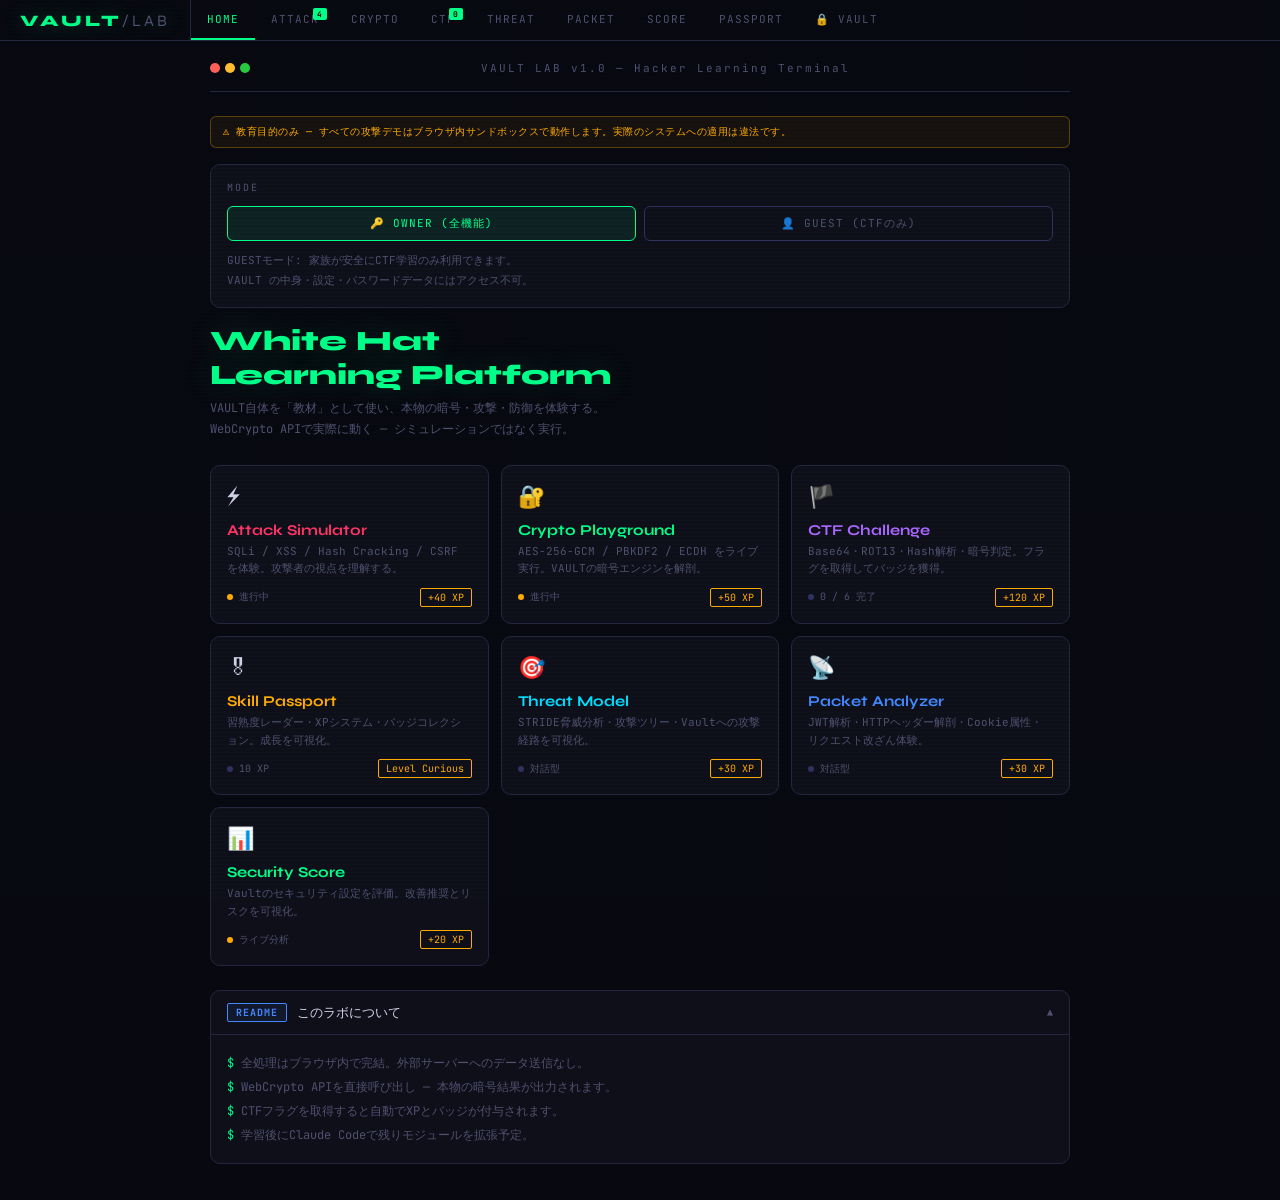
==== lab.html @ e5cbb1d4 "crypto-vault: 金庫(index)と学習(lab)を分離。同期を併合方式に・タイトルのXSS対策・自動ロック・バックアップ Co-Authored-By: Claude Sonnet 5." ====
<!DOCTYPE html>
<html lang="ja">
<head>

<link rel="apple-touch-icon" href="/icons/icon-192.png">
<meta charset="UTF-8">
<meta name="viewport" content="width=device-width,initial-scale=1,user-scalable=no">
<meta name="apple-mobile-web-app-capable" content="yes">
<meta name="apple-mobile-web-app-status-bar-style" content="black-translucent">
<meta name="theme-color" content="#080810">
<link rel="preconnect" href="https://fonts.googleapis.com">
<link href="https://fonts.googleapis.com/css2?family=JetBrains+Mono:wght@300;400;500;700&family=Syne:wght@400;700;800&display=swap" rel="stylesheet">
<title>VAULT LAB（学習）</title>
<style>
/* ── RESET & VARS ── */
:root{
  --bg:#080810;--surface:#0f0f1a;--surface2:#151525;--surface3:#1c1c30;
  --border:#252540;--border2:#303060;
  --green:#00ff88;--green2:#00cc66;--green-dim:rgba(0,255,136,.08);
  --red:#ff3366;--red2:#cc2244;--red-dim:rgba(255,51,102,.08);
  --amber:#ffaa00;--amber-dim:rgba(255,170,0,.08);
  --blue:#4488ff;--blue-dim:rgba(68,136,255,.08);
  --purple:#aa66ff;--purple-dim:rgba(170,102,255,.08);
  --cyan:#00ddff;--cyan-dim:rgba(0,221,255,.08);
  --text:#d0d0e8;--muted:#505070;--dim:#303050;
  --mono:'JetBrains Mono',monospace;--display:'Syne',sans-serif;
  --r:6px;--r2:10px;
}
*{box-sizing:border-box;margin:0;padding:0;-webkit-tap-highlight-color:transparent}
html{scroll-behavior:smooth}
body{background:var(--bg);color:var(--text);font-family:var(--mono);font-size:13px;min-height:100vh;overflow-x:hidden}

/* scanline overlay */
body::after{content:'';position:fixed;inset:0;background:repeating-linear-gradient(0deg,transparent,transparent 3px,rgba(0,255,136,.015) 3px,rgba(0,255,136,.015) 4px);pointer-events:none;z-index:9998}

/* ── NAV ── */
.nav{display:flex;align-items:center;gap:0;padding:0;border-bottom:1px solid var(--border);position:sticky;top:0;background:var(--bg);z-index:100;overflow-x:auto}
.nav-logo{font-family:var(--display);font-size:16px;font-weight:800;color:var(--green);letter-spacing:3px;padding:0 20px;white-space:nowrap;text-shadow:0 0 20px rgba(0,255,136,.3)}
.nav-sep{width:1px;height:40px;background:var(--border);flex-shrink:0}
.nav-tab{padding:12px 16px;font-family:var(--mono);font-size:11px;letter-spacing:1px;color:var(--muted);border:none;background:none;cursor:pointer;white-space:nowrap;border-bottom:2px solid transparent;transition:all .2s;position:relative}
.nav-tab:hover{color:var(--text)}
.nav-tab.active{color:var(--green);border-bottom-color:var(--green)}
.nav-tab .badge{position:absolute;top:8px;right:8px;background:var(--green);color:#000;font-size:8px;padding:1px 4px;border-radius:2px;font-weight:700}

/* ── LAYOUT ── */
.page{display:none;min-height:calc(100vh - 41px);animation:fadeIn .2s ease}
.page.active{display:block}
@keyframes fadeIn{from{opacity:0;transform:translateY(6px)}to{opacity:1;transform:translateY(0)}}
.container{max-width:900px;margin:0 auto;padding:20px}

/* ── TERMINAL HEADER ── */
.term-header{display:flex;align-items:center;gap:10px;margin-bottom:24px;padding-bottom:16px;border-bottom:1px solid var(--border)}
.term-dots{display:flex;gap:5px}.term-dots span{width:10px;height:10px;border-radius:50%}
.term-dots .r{background:#ff5f57}.term-dots .y{background:#febc2e}.term-dots .g{background:#28c840}
.term-title{font-size:11px;color:var(--muted);letter-spacing:2px;flex:1;text-align:center}

/* ── MODULE CARD ── */
.mod-grid{display:grid;grid-template-columns:repeat(auto-fit,minmax(260px,1fr));gap:12px;margin-bottom:24px}
.mod-card{background:var(--surface);border:1px solid var(--border);border-radius:var(--r2);padding:16px;cursor:pointer;transition:all .25s;position:relative;overflow:hidden}
.mod-card::before{content:'';position:absolute;inset:0;opacity:0;transition:opacity .25s}
.mod-card:hover{border-color:var(--border2);transform:translateY(-1px)}
.mod-card:hover::before{opacity:1}
.mod-card.green::before{background:var(--green-dim)}
.mod-card.red::before{background:var(--red-dim)}
.mod-card.amber::before{background:var(--amber-dim)}
.mod-card.blue::before{background:var(--blue-dim)}
.mod-card.purple::before{background:var(--purple-dim)}
.mod-card.cyan::before{background:var(--cyan-dim)}
.mod-card-icon{font-size:22px;margin-bottom:10px}
.mod-card-title{font-family:var(--display);font-size:15px;font-weight:700;margin-bottom:4px}
.mod-card.green .mod-card-title{color:var(--green)}
.mod-card.red .mod-card-title{color:var(--red)}
.mod-card.amber .mod-card-title{color:var(--amber)}
.mod-card.blue .mod-card-title{color:var(--blue)}
.mod-card.purple .mod-card-title{color:var(--purple)}
.mod-card.cyan .mod-card-title{color:var(--cyan)}
.mod-card-sub{font-size:11px;color:var(--muted);line-height:1.6}
.mod-status{display:flex;align-items:center;gap:6px;margin-top:10px;font-size:10px;color:var(--muted)}
.mod-dot{width:6px;height:6px;border-radius:50%;background:var(--border2)}
.mod-dot.done{background:var(--green);box-shadow:0 0 6px var(--green)}
.mod-dot.active{background:var(--amber);animation:blink 1s infinite}
@keyframes blink{0%,100%{opacity:1}50%{opacity:.3}}
.xp-badge{margin-left:auto;font-size:10px;color:var(--amber);border:1px solid var(--amber);padding:2px 7px;border-radius:2px}

/* ── SECTION ── */
.section{background:var(--surface);border:1px solid var(--border);border-radius:var(--r2);margin-bottom:16px;overflow:hidden}
.section-header{padding:12px 16px;border-bottom:1px solid var(--border);display:flex;align-items:center;gap:10px;cursor:pointer;user-select:none}
.section-tag{font-size:10px;padding:2px 8px;border-radius:2px;letter-spacing:1px;font-weight:700}
.tag-attack{background:var(--red-dim);color:var(--red);border:1px solid var(--red)}
.tag-crypto{background:var(--green-dim);color:var(--green);border:1px solid var(--green)}
.tag-ctf{background:var(--purple-dim);color:var(--purple);border:1px solid var(--purple)}
.tag-info{background:var(--blue-dim);color:var(--blue);border:1px solid var(--blue)}
.section-title{font-size:13px;font-weight:500;flex:1}
.section-arrow{color:var(--muted);transition:transform .2s;font-size:10px}
.section-body{padding:16px;display:none}
.section-body.open{display:block}

/* ── INPUTS ── */
.field{margin-bottom:14px}
.field label{display:block;font-size:10px;color:var(--muted);letter-spacing:2px;margin-bottom:6px}
input[type=text],input[type=password],textarea,select{
  width:100%;background:var(--surface2);border:1px solid var(--border);border-radius:var(--r);
  color:var(--text);font-family:var(--mono);font-size:12px;padding:10px 12px;outline:none;
  transition:border-color .2s;-webkit-appearance:none;resize:vertical
}
input:focus,textarea:focus,select:focus{border-color:var(--green)}
input[type=range]{width:100%;-webkit-appearance:none;height:3px;background:var(--border2);border-radius:2px;outline:none;cursor:pointer}
input[type=range]::-webkit-slider-thumb{-webkit-appearance:none;width:14px;height:14px;background:var(--green);border-radius:50%;cursor:pointer;box-shadow:0 0 6px rgba(0,255,136,.4)}

/* ── BUTTONS ── */
.btn{display:inline-flex;align-items:center;gap:7px;padding:9px 16px;border:1px solid;border-radius:var(--r);font-family:var(--mono);font-size:11px;letter-spacing:1px;cursor:pointer;transition:all .2s;white-space:nowrap}
.btn:active{transform:scale(.97)}
.btn-green{background:var(--green-dim);border-color:var(--green);color:var(--green)}
.btn-green:hover{background:var(--green);color:#000}
.btn-red{background:var(--red-dim);border-color:var(--red);color:var(--red)}
.btn-red:hover{background:var(--red);color:#fff}
.btn-amber{background:var(--amber-dim);border-color:var(--amber);color:var(--amber)}
.btn-amber:hover{background:var(--amber);color:#000}
.btn-blue{background:var(--blue-dim);border-color:var(--blue);color:var(--blue)}
.btn-blue:hover{background:var(--blue);color:#fff}
.btn-purple{background:var(--purple-dim);border-color:var(--purple);color:var(--purple)}
.btn-purple:hover{background:var(--purple);color:#fff}
.btn-ghost{background:none;border-color:var(--border2);color:var(--muted)}
.btn-ghost:hover{border-color:var(--text);color:var(--text)}
.btn-row{display:flex;gap:8px;flex-wrap:wrap;margin-top:12px}

/* ── OUTPUT TERMINAL ── */
.term-out{background:var(--bg);border:1px solid var(--border);border-radius:var(--r);padding:14px;font-size:12px;line-height:1.8;min-height:60px;word-break:break-all;white-space:pre-wrap}
.term-out .ok{color:var(--green)}
.term-out .err{color:var(--red)}
.term-out .warn{color:var(--amber)}
.term-out .info{color:var(--blue)}
.term-out .dim{color:var(--muted)}
.term-out .hl{color:var(--cyan)}
.cursor{display:inline-block;width:8px;height:13px;background:var(--green);animation:cur .7s infinite}
@keyframes cur{0%,49%{opacity:1}50%,100%{opacity:0}}

/* ── CODE DISPLAY ── */
.code-block{background:var(--bg);border:1px solid var(--border);border-radius:var(--r);padding:12px;font-size:11px;line-height:1.7;overflow-x:auto;position:relative}
.code-block pre{white-space:pre-wrap;word-break:break-all}
.code-copy{position:absolute;top:8px;right:8px;background:var(--surface2);border:1px solid var(--border);color:var(--muted);font-size:10px;padding:3px 8px;border-radius:3px;cursor:pointer;font-family:var(--mono)}
.code-copy:hover{color:var(--green);border-color:var(--green)}

/* ── COMPARISON ── */
.compare-grid{display:grid;grid-template-columns:1fr 1fr;gap:10px}
.compare-pane{background:var(--bg);border:1px solid var(--border);border-radius:var(--r);padding:12px}
.compare-label{font-size:10px;letter-spacing:2px;margin-bottom:8px;font-weight:700}
.pane-vuln .compare-label{color:var(--red)}
.pane-safe .compare-label{color:var(--green)}

/* ── STRENGTH BARS ── */
.strength-row{display:flex;align-items:center;gap:10px;margin:6px 0}
.strength-name{font-size:10px;color:var(--muted);width:80px;letter-spacing:1px;flex-shrink:0}
.strength-bar-bg{flex:1;height:6px;background:var(--border);border-radius:3px;overflow:hidden}
.strength-bar-fill{height:100%;border-radius:3px;transition:width .5s ease}
.strength-val{font-size:10px;width:50px;text-align:right}

/* ── PROGRESS ── */
.progress-wrap{margin:10px 0}
.progress-bg{height:4px;background:var(--border);border-radius:2px;overflow:hidden}
.progress-fill{height:100%;background:var(--green);border-radius:2px;transition:width .4s ease;box-shadow:0 0 8px rgba(0,255,136,.4)}
.progress-info{display:flex;justify-content:space-between;font-size:10px;color:var(--muted);margin-top:4px}

/* ── FLAG DISPLAY ── */
.flag-box{background:var(--green-dim);border:1px solid var(--green);border-radius:var(--r);padding:12px 16px;margin-top:12px;display:none;animation:flagPop .3s ease}
@keyframes flagPop{from{transform:scale(.95);opacity:0}to{transform:scale(1);opacity:1}}
.flag-box.show{display:flex;align-items:center;gap:10px}
.flag-icon{font-size:20px}
.flag-text{flex:1}
.flag-code{font-size:13px;color:var(--green);font-weight:700;letter-spacing:1px}
.flag-sub{font-size:10px;color:var(--muted);margin-top:2px}
.xp-pop{font-size:12px;color:var(--amber);border:1px solid var(--amber);padding:4px 10px;border-radius:var(--r);white-space:nowrap}

/* ── SKILL PASSPORT ── */
.passport{background:var(--surface);border:1px solid var(--border);border-radius:var(--r2);padding:20px}
.xp-display{display:flex;align-items:center;gap:16px;margin-bottom:20px}
.level-badge{width:56px;height:56px;border-radius:50%;background:var(--surface2);border:2px solid var(--green);display:flex;align-items:center;justify-content:center;font-size:20px;flex-shrink:0;box-shadow:0 0 16px rgba(0,255,136,.2)}
.xp-info{flex:1}
.level-name{font-family:var(--display);font-size:18px;font-weight:700;color:var(--green)}
.xp-num{font-size:11px;color:var(--muted);margin-top:2px}
.radar-container{display:flex;justify-content:center;margin:16px 0}
.badge-grid{display:grid;grid-template-columns:repeat(auto-fill,minmax(70px,1fr));gap:8px;margin-top:16px}
.badge-item{background:var(--surface2);border:1px solid var(--border);border-radius:var(--r);padding:10px 6px;text-align:center;transition:all .2s}
.badge-item.earned{border-color:var(--amber)}
.badge-item.earned:hover{background:var(--amber-dim)}
.badge-icon{font-size:20px;margin-bottom:4px;filter:grayscale(1);transition:filter .2s}
.badge-item.earned .badge-icon{filter:none}
.badge-name{font-size:9px;color:var(--muted);letter-spacing:.5px}
.badge-item.earned .badge-name{color:var(--amber)}

/* ── SLIDER ROW ── */
.slider-row{display:flex;align-items:center;gap:10px;margin:10px 0}
.slider-lbl{font-size:11px;color:var(--muted);white-space:nowrap;width:100px}
.slider-val{font-size:12px;color:var(--green);width:60px;text-align:right}

/* ── SPLIT DEMO ── */
.split-demo{display:grid;grid-template-columns:1fr 1fr;gap:10px;margin:10px 0}
.demo-pane{background:var(--bg);border:1px solid;border-radius:var(--r);padding:14px}
.demo-pane.evil{border-color:var(--red)}
.demo-pane.safe{border-color:var(--green)}
.demo-pane-title{font-size:10px;letter-spacing:2px;margin-bottom:10px;font-weight:700}
.demo-pane.evil .demo-pane-title{color:var(--red)}
.demo-pane.safe .demo-pane-title{color:var(--green)}

/* ── TABS INSIDE PAGE ── */
.inner-tabs{display:flex;gap:4px;margin-bottom:16px;border-bottom:1px solid var(--border);overflow-x:auto}
.inner-tab{padding:8px 14px;font-size:11px;letter-spacing:1px;color:var(--muted);border:none;background:none;cursor:pointer;border-bottom:2px solid transparent;white-space:nowrap}
.inner-tab.active{color:var(--green);border-bottom-color:var(--green)}
.inner-panel{display:none}
.inner-panel.active{display:block;animation:fadeIn .15s ease}

/* ── MISC ── */
.warn-banner{background:rgba(255,170,0,.06);border:1px solid rgba(255,170,0,.3);border-radius:var(--r);padding:8px 12px;font-size:10px;color:var(--amber);letter-spacing:.5px;margin-bottom:16px}
.divider{height:1px;background:var(--border);margin:16px 0}
.mono-val{font-family:var(--mono);font-size:11px;color:var(--cyan);background:var(--surface2);border:1px solid var(--border);padding:4px 8px;border-radius:3px;word-break:break-all;line-height:1.6}
.label-row{display:flex;align-items:baseline;gap:8px;margin:6px 0}
.label-key{font-size:10px;color:var(--muted);width:100px;flex-shrink:0;letter-spacing:1px}
.label-val{flex:1}
@media(max-width:600px){
  .compare-grid,.split-demo{grid-template-columns:1fr}
  .mod-grid{grid-template-columns:1fr}
  .nav-logo{font-size:14px;padding:0 12px}
  .nav-tab{padding:12px 10px;font-size:10px}
}


/* ── BOTTOM NAV (Mobile-first, TASK 2) ── */
:root{
  --nav-h: 56px;
  --bottom-nav-h: calc(56px + env(safe-area-inset-bottom));
}
body { padding-bottom: var(--bottom-nav-h); }

/* Top nav: hidden on mobile, shown on desktop */
.top-nav{
  display:none;
}
@media(min-width:700px){
  .top-nav{
    display:flex;align-items:center;gap:0;padding:0;
    border-bottom:1px solid var(--border);
    position:sticky;top:0;background:var(--bg);z-index:100;overflow-x:auto;
  }
  body { padding-bottom: 0; }
  .bottom-nav { display:none !important; }
}

/* Bottom nav: always visible on mobile */
.bottom-nav{
  position:fixed;bottom:0;left:0;right:0;
  background:var(--surface);
  border-top:1px solid var(--border);
  display:flex;align-items:stretch;
  height:var(--bottom-nav-h);
  padding-bottom:env(safe-area-inset-bottom);
  z-index:200;
  -webkit-backdrop-filter:blur(12px);
  backdrop-filter:blur(12px);
}
.bottom-nav-item{
  flex:1;display:flex;flex-direction:column;align-items:center;
  justify-content:center;gap:2px;
  border:none;background:none;cursor:pointer;
  color:var(--muted);font-family:var(--mono);font-size:8.5px;
  letter-spacing:.5px;padding:6px 2px;
  transition:color .18s;position:relative;
  -webkit-tap-highlight-color:transparent;
  min-width:0;
}
.bottom-nav-item .bni-icon{font-size:18px;line-height:1;transition:transform .18s}
.bottom-nav-item.active{color:var(--green)}
.bottom-nav-item.active .bni-icon{transform:scale(1.15)}
.bottom-nav-item .bni-badge{
  position:absolute;top:4px;right:calc(50% - 14px);
  background:var(--green);color:#000;font-size:7px;font-weight:700;
  padding:1px 3px;border-radius:2px;display:none;
}
.bottom-nav-item .bni-badge.show{display:block}
/* Active indicator bar on top of item */
.bottom-nav-item::before{
  content:'';position:absolute;top:0;left:20%;right:20%;
  height:2px;background:var(--green);border-radius:0 0 2px 2px;
  transform:scaleX(0);transition:transform .18s;
}
.bottom-nav-item.active::before{transform:scaleX(1)}

/* page needs top padding adjustment */
.page{min-height:calc(100vh - var(--bottom-nav-h));}
@media(min-width:700px){
  .page{min-height:calc(100vh - 41px);}
}

/* Swipe hint shimmer on first load */
@keyframes swipeHint{
  0%{transform:translateX(0);opacity:.7}
  50%{transform:translateX(-6px);opacity:1}
  100%{transform:translateX(0);opacity:.7}
}
</style>
</head>

<body>

<!-- TOP NAV (desktop) -->
<nav class="top-nav" id="top-nav">
  <div class="nav-logo">VAULT<span style="color:var(--muted);font-weight:400">/LAB</span></div>
  <div class="nav-sep" style="width:1px;height:40px;background:var(--border);flex-shrink:0"></div>
  <button class="nav-tab active" onclick="gotoPage('home',this)">HOME</button>
  <button class="nav-tab" onclick="gotoPage('attack',this)">ATTACK<span class="badge">4</span></button>
  <button class="nav-tab" onclick="gotoPage('crypto',this)">CRYPTO</button>
  <button class="nav-tab" onclick="gotoPage('ctf',this)">CTF<span class="badge" id="ctf-badge-count-top">0</span></button>
  <button class="nav-tab" onclick="gotoPage('threat',this)">THREAT</button>
  <button class="nav-tab" onclick="gotoPage('packet',this)">PACKET</button>
  <button class="nav-tab" onclick="gotoPage('dashboard',this)">SCORE</button>
  <button class="nav-tab" onclick="gotoPage('passport',this)">PASSPORT</button>
  <button class="nav-tab" onclick="gotoPage('vault',this)">🔒 VAULT</button>
</nav>

<!-- PAGES (all lab pages) -->

<!-- ═══════════ HOME ═══════════ -->
<div class="page active" id="page-home">
<div class="container">
  <div class="term-header"><div class="term-dots"><span class="r"></span><span class="y"></span><span class="g"></span></div><span class="term-title">VAULT LAB v1.0 — Hacker Learning Terminal</span></div>
  <div class="warn-banner">⚠ 教育目的のみ — すべての攻撃デモはブラウザ内サンドボックスで動作します。実際のシステムへの適用は違法です。</div>

  <div style="margin-bottom:24px">
    <div style="font-family:var(--display);font-size:28px;font-weight:800;color:var(--green);margin-bottom:6px;text-shadow:0 0 30px rgba(0,255,136,.2)">White Hat<br>Learning Platform</div>
    <div style="font-size:12px;color:var(--muted);line-height:1.8">VAULT自体を「教材」として使い、本物の暗号・攻撃・防御を体験する。<br>WebCrypto APIで実際に動く — シミュレーションではなく実行。</div>
  </div>

  <div class="mod-grid">
    <div class="mod-card red" onclick="showPage('attack',document.querySelector('[onclick*=attack]'))">
      <div class="mod-card-icon">⚡</div>
      <div class="mod-card-title">Attack Simulator</div>
      <div class="mod-card-sub">SQLi / XSS / Hash Cracking / CSRF を体験。攻撃者の視点を理解する。</div>
      <div class="mod-status"><div class="mod-dot active"></div>進行中 <div class="xp-badge">+40 XP</div></div>
    </div>
    <div class="mod-card green" onclick="showPage('crypto',document.querySelector('[onclick*=crypto]'))">
      <div class="mod-card-icon">🔐</div>
      <div class="mod-card-title">Crypto Playground</div>
      <div class="mod-card-sub">AES-256-GCM / PBKDF2 / ECDH をライブ実行。VAULTの暗号エンジンを解剖。</div>
      <div class="mod-status"><div class="mod-dot active"></div>進行中 <div class="xp-badge">+50 XP</div></div>
    </div>
    <div class="mod-card purple" onclick="showPage('ctf',document.querySelector('[onclick*=ctf]'))">
      <div class="mod-card-icon">🏴</div>
      <div class="mod-card-title">CTF Challenge</div>
      <div class="mod-card-sub">Base64・ROT13・Hash解析・暗号判定。フラグを取得してバッジを獲得。</div>
      <div class="mod-status"><div class="mod-dot"></div><span id="home-ctf-status">0 / 6 完了</span><div class="xp-badge">+120 XP</div></div>
    </div>
    <div class="mod-card amber" onclick="showPage('passport',document.querySelector('[onclick*=passport]'))">
      <div class="mod-card-icon">🎖</div>
      <div class="mod-card-title">Skill Passport</div>
      <div class="mod-card-sub">習熟度レーダー・XPシステム・バッジコレクション。成長を可視化。</div>
      <div class="mod-status"><div class="mod-dot"></div><span id="home-xp">0 XP</span><div class="xp-badge">Level <span id="home-level">1</span></div></div>
    </div>
    <div class="mod-card cyan" onclick="showPage('threat',document.querySelector('[onclick*=threat]'))">
      <div class="mod-card-icon">🎯</div>
      <div class="mod-card-title">Threat Model</div>
      <div class="mod-card-sub">STRIDE脅威分析・攻撃ツリー・Vaultへの攻撃経路を可視化。</div>
      <div class="mod-status"><div class="mod-dot"></div>対話型<div class="xp-badge">+30 XP</div></div>
    </div>
    <div class="mod-card blue" onclick="showPage('packet',document.querySelector('[onclick*=packet]'))">
      <div class="mod-card-icon">📡</div>
      <div class="mod-card-title">Packet Analyzer</div>
      <div class="mod-card-sub">JWT解析・HTTPヘッダー解剖・Cookie属性・リクエスト改ざん体験。</div>
      <div class="mod-status"><div class="mod-dot"></div>対話型<div class="xp-badge">+30 XP</div></div>
    </div>
    <div class="mod-card green" onclick="showPage('dashboard',document.querySelector('[onclick*=dashboard]'))">
      <div class="mod-card-icon">📊</div>
      <div class="mod-card-title">Security Score</div>
      <div class="mod-card-sub">Vaultのセキュリティ設定を評価。改善推奨とリスクを可視化。</div>
      <div class="mod-status"><div class="mod-dot active"></div>ライブ分析<div class="xp-badge">+20 XP</div></div>
    </div>
  </div>

  <div class="section">
    <div class="section-header" onclick="toggleSection(this)">
      <span class="section-tag tag-info">README</span>
      <span class="section-title">このラボについて</span>
      <span class="section-arrow">▼</span>
    </div>
    <div class="section-body open" style="display:block">
      <div style="font-size:12px;color:var(--muted);line-height:2">
        <span style="color:var(--green)">$</span> 全処理はブラウザ内で完結。外部サーバーへのデータ送信なし。<br>
        <span style="color:var(--green)">$</span> WebCrypto APIを直接呼び出し — 本物の暗号結果が出力されます。<br>
        <span style="color:var(--green)">$</span> CTFフラグを取得すると自動でXPとバッジが付与されます。<br>
        <span style="color:var(--green)">$</span> 学習後にClaude Codeで残りモジュールを拡張予定。
      </div>
    </div>
  </div>
</div>
</div>

<!-- ═══════════ ATTACK SIMULATOR ═══════════ -->
<div class="page" id="page-attack">
<div class="container">
  <div class="term-header"><div class="term-dots"><span class="r"></span><span class="y"></span><span class="g"></span></div><span class="term-title">Attack Simulator — 攻撃者の視点を体験する</span></div>
  <div class="warn-banner">⚠ 教育目的のみ。ブラウザ内サンドボックスで動作。実際のシステムへの適用は違法です。</div>

  <div class="inner-tabs">
    <button class="inner-tab active" onclick="switchInner('attack','sqli',this)">① SQLi</button>
    <button class="inner-tab" onclick="switchInner('attack','xss',this)">② XSS</button>
    <button class="inner-tab" onclick="switchInner('attack','hash',this)">③ Hash Crack</button>
    <button class="inner-tab" onclick="switchInner('attack','csrf',this)">④ CSRF</button>
  </div>

  <!-- SQLi -->
  <div class="inner-panel active" id="attack-sqli">
    <div class="section">
      <div class="section-header" onclick="toggleSection(this)">
        <span class="section-tag tag-attack">SQLi</span>
        <span class="section-title">SQL インジェクション体験</span>
        <span class="section-arrow">▼</span>
      </div>
      <div class="section-body open" style="display:block">
        <div style="font-size:11px;color:var(--muted);margin-bottom:14px;line-height:1.8">
          脆弱なログインフォーム。ユーザー名に特殊な文字列を入力するとSQLクエリを操作できます。<br>
          試してみる: <code style="color:var(--red)">admin' --</code> または <code style="color:var(--red)">' OR '1'='1</code>
        </div>
        <div class="compare-grid">
          <div>
            <div class="field"><label>USERNAME</label><input type="text" id="sqli-user" placeholder="admin" oninput="updateSqliQuery()"></div>
            <div class="field"><label>PASSWORD</label><input type="password" id="sqli-pass" placeholder="password" oninput="updateSqliQuery()"></div>
            <div class="btn-row">
              <button class="btn btn-red" onclick="sqliLogin()">→ ログイン試行</button>
              <button class="btn btn-ghost" onclick="sqliReset()">RESET</button>
            </div>
          </div>
          <div>
            <div class="field"><label>生成されるSQLクエリ（リアルタイム）</label>
            <div class="code-block"><pre id="sqli-query-display" style="color:var(--text)">SELECT * FROM users WHERE<br>  username = '<span id="sqli-q-user" style="color:var(--amber)">admin</span>'<br>  AND password = '<span id="sqli-q-pass" style="color:var(--muted)">*****</span>'</pre></div>
            </div>
          </div>
        </div>
        <div class="term-out" id="sqli-out"><span class="dim">// ログイン試行を待っています...</span></div>
        <div id="sqli-flag" class="flag-box">
          <div class="flag-icon">🏴</div>
          <div class="flag-text"><div class="flag-code">FLAG-SQLI-001</div><div class="flag-sub">SQL インジェクション基礎を習得</div></div>
          <div class="xp-pop">+20 XP</div>
        </div>
        <div class="divider"></div>
        <div style="font-size:11px;color:var(--muted);margin-bottom:10px">⬇ 防御版: プリペアドステートメント</div>
        <div class="code-block">
          <pre><span style="color:var(--blue)">// ❌ 脆弱なコード</span>
query = <span style="color:var(--red)">"SELECT * FROM users WHERE username = '" + input + "'"</span>

<span style="color:var(--green)">// ✅ 安全なコード (プリペアドステートメント)</span>
stmt = db.prepare(<span style="color:var(--green)">"SELECT * FROM users WHERE username = ?"</span>)
stmt.execute([input])  <span style="color:var(--muted)">// inputはデータとして扱われる</span></pre>
          <button class="code-copy" onclick="copyCode(this)">COPY</button>
        </div>
      </div>
    </div>
  </div>

  <!-- XSS -->
  <div class="inner-panel" id="attack-xss">
    <div class="section">
      <div class="section-header" onclick="toggleSection(this)">
        <span class="section-tag tag-attack">XSS</span>
        <span class="section-title">クロスサイトスクリプティング体験</span>
        <span class="section-arrow">▼</span>
      </div>
      <div class="section-body open" style="display:block">
        <div style="font-size:11px;color:var(--muted);margin-bottom:14px;line-height:1.8">
          コメント欄にHTMLタグやJavaScriptを入力してみましょう。<br>
          試してみる: <code style="color:var(--red)">&lt;script&gt;alert('XSS')&lt;/script&gt;</code> または <code style="color:var(--red)">&lt;img src=x onerror="alert(1)"&gt;</code>
        </div>
        <div class="compare-grid">
          <div class="compare-pane pane-vuln">
            <div class="compare-label">❌ 脆弱 (innerHTML)</div>
            <textarea id="xss-input" rows="3" placeholder="コメントを入力..." oninput="updateXss()" style="margin-bottom:8px"></textarea>
            <div style="font-size:10px;color:var(--muted);margin-bottom:6px">レンダリング結果:</div>
            <div id="xss-vuln-out" style="background:var(--bg);border:1px solid var(--red);border-radius:var(--r);padding:10px;min-height:40px;font-size:12px"></div>
          </div>
          <div class="compare-pane pane-safe">
            <div class="compare-label">✅ 安全 (textContent)</div>
            <div style="height:80px;display:flex;align-items:center;justify-content:center;color:var(--muted);font-size:11px">← 同じ入力を使用</div>
            <div style="font-size:10px;color:var(--muted);margin-bottom:6px">レンダリング結果:</div>
            <div id="xss-safe-out" style="background:var(--bg);border:1px solid var(--green);border-radius:var(--r);padding:10px;min-height:40px;font-size:12px;word-break:break-all"></div>
          </div>
        </div>
        <div class="term-out" id="xss-out" style="margin-top:12px"><span class="dim">// 入力を待っています...</span></div>
        <div id="xss-flag" class="flag-box">
          <div class="flag-icon">🏴</div>
          <div class="flag-text"><div class="flag-code">FLAG-XSS-001</div><div class="flag-sub">XSS攻撃と防御の違いを理解</div></div>
          <div class="xp-pop">+20 XP</div>
        </div>
        <div class="divider"></div>
        <div class="code-block">
          <pre><span style="color:var(--red)">// ❌ 脆弱: ユーザー入力をそのままHTMLに挿入</span>
element.innerHTML = userInput

<span style="color:var(--green)">// ✅ 安全: テキストとして扱う</span>
element.textContent = userInput

<span style="color:var(--green)">// ✅ または DOMPurify でサニタイズ</span>
element.innerHTML = DOMPurify.sanitize(userInput)</pre>
          <button class="code-copy" onclick="copyCode(this)">COPY</button>
        </div>
      </div>
    </div>
  </div>

  <!-- Hash Crack -->
  <div class="inner-panel" id="attack-hash">
    <div class="section">
      <div class="section-header" onclick="toggleSection(this)">
        <span class="section-tag tag-attack">HASH</span>
        <span class="section-title">パスワードハッシュ強度比較</span>
        <span class="section-arrow">▼</span>
      </div>
      <div class="section-body open" style="display:block">
        <div style="font-size:11px;color:var(--muted);margin-bottom:14px;line-height:1.8">
          同じパスワードを異なるアルゴリズムでハッシュ化。攻撃者が解析するのにかかる時間を比較します。
        </div>
        <div class="field"><label>テスト用パスワード</label><input type="text" id="hash-pw" value="password123" oninput="hashAll()"></div>
        <div id="hash-results">
          <div class="strength-row"><div class="strength-name">MD5</div><div class="strength-bar-bg"><div class="strength-bar-fill" id="bar-md5" style="width:2%;background:var(--red)"></div></div><div class="strength-val" id="time-md5" style="color:var(--red)">即座</div></div>
          <div class="strength-row"><div class="strength-name">SHA-1</div><div class="strength-bar-bg"><div class="strength-bar-fill" id="bar-sha1" style="width:4%;background:var(--red)"></div></div><div class="strength-val" id="time-sha1" style="color:var(--red)">即座</div></div>
          <div class="strength-row"><div class="strength-name">SHA-256</div><div class="strength-bar-bg"><div class="strength-bar-fill" id="bar-sha256" style="width:8%;background:var(--amber)"></div></div><div class="strength-val" id="time-sha256" style="color:var(--amber)">数秒</div></div>
          <div class="strength-row"><div class="strength-name">PBKDF2×1K</div><div class="strength-bar-bg"><div class="strength-bar-fill" id="bar-pbkdf2low" style="width:25%;background:var(--amber)"></div></div><div class="strength-val" id="time-pbkdf2low" style="color:var(--amber)">分</div></div>
          <div class="strength-row"><div class="strength-name">PBKDF2×200K</div><div class="strength-bar-bg"><div class="strength-bar-fill" id="bar-pbkdf2" style="width:85%;background:var(--green)"></div></div><div class="strength-val" id="time-pbkdf2" style="color:var(--green)">年単位</div></div>
        </div>
        <div class="btn-row"><button class="btn btn-amber" onclick="hashAll()">▶ ハッシュを生成・計測</button></div>
        <div class="term-out" id="hash-out" style="margin-top:12px"><span class="dim">// 「ハッシュを生成」をクリック...</span></div>
        <div id="hash-flag" class="flag-box">
          <div class="flag-icon">🏴</div>
          <div class="flag-text"><div class="flag-code">FLAG-HASH-001</div><div class="flag-sub">ハッシュアルゴリズムの強度を理解</div></div>
          <div class="xp-pop">+20 XP</div>
        </div>
      </div>
    </div>
  </div>

  <!-- CSRF -->
  <div class="inner-panel" id="attack-csrf">
    <div class="section">
      <div class="section-header" onclick="toggleSection(this)">
        <span class="section-tag tag-attack">CSRF</span>
        <span class="section-title">クロスサイトリクエストフォージェリ</span>
        <span class="section-arrow">▼</span>
      </div>
      <div class="section-body open" style="display:block">
        <div style="font-size:11px;color:var(--muted);margin-bottom:14px;line-height:1.8">
          CSRFトークンなし: 悪意あるサイトからのリクエストがそのまま処理される。<br>
          CSRFトークンあり: 正規のリクエストのみを受け付ける。
        </div>
        <div style="display:flex;align-items:center;gap:10px;margin-bottom:14px;flex-wrap:wrap">
          <span style="font-size:11px;color:var(--muted)">CSRFトークン保護:</span>
          <div style="display:flex;gap:8px">
            <button class="btn btn-ghost" id="csrf-toggle-off" onclick="setCsrf(false)" style="border-color:var(--red);color:var(--red)">❌ OFF</button>
            <button class="btn btn-ghost" id="csrf-toggle-on" onclick="setCsrf(true)">✅ ON</button>
          </div>
          <div id="csrf-token-display" style="font-size:10px;color:var(--muted)"></div>
        </div>
        <div class="split-demo">
          <div class="demo-pane safe">
            <div class="demo-pane-title">✅ 正規サイト (vault.app)</div>
            <div style="font-size:11px;color:var(--muted);margin-bottom:10px">ログイン済みユーザーとして送金リクエスト</div>
            <input type="text" id="csrf-amount" value="1000" style="margin-bottom:8px">
            <button class="btn btn-green" onclick="csrfLegit()" style="width:100%">送金 ¥<span id="csrf-amt-label">1000</span></button>
          </div>
          <div class="demo-pane evil">
            <div class="demo-pane-title">⚡ 攻撃者サイト (evil.com)</div>
            <div style="font-size:11px;color:var(--muted);margin-bottom:10px">あなたを騙して送金させようとする</div>
            <div class="code-block" style="margin-bottom:8px"><pre style="font-size:10px">&lt;form action="vault.app/transfer"
      method="POST"&gt;
  &lt;input name="amount" value="99999"&gt;
  &lt;!-- 自動送信スクリプト --&gt;
&lt;/form&gt;</pre></div>
            <button class="btn btn-red" onclick="csrfAttack()" style="width:100%">攻撃を実行</button>
          </div>
        </div>
        <div class="term-out" id="csrf-out" style="margin-top:12px"><span class="dim">// アクションを待っています...</span></div>
        <div id="csrf-flag" class="flag-box">
          <div class="flag-icon">🏴</div>
          <div class="flag-text"><div class="flag-code">FLAG-CSRF-001</div><div class="flag-sub">CSRF攻撃と防御メカニズムを理解</div></div>
          <div class="xp-pop">+20 XP</div>
        </div>
      </div>
    </div>
  </div>

</div><!-- /container -->
</div><!-- /page-attack -->

<!-- ═══════════ CRYPTO PLAYGROUND ═══════════ -->
<div class="page" id="page-crypto">
<div class="container">
  <div class="term-header"><div class="term-dots"><span class="r"></span><span class="y"></span><span class="g"></span></div><span class="term-title">Crypto Playground — WebCrypto API ライブ実行</span></div>

  <div class="inner-tabs">
    <button class="inner-tab active" onclick="switchInner('crypto','aes',this)">AES-256-GCM</button>
    <button class="inner-tab" onclick="switchInner('crypto','pbkdf2',this)">PBKDF2</button>
    <button class="inner-tab" onclick="switchInner('crypto','ecdh',this)">ECDH</button>
    <button class="inner-tab" onclick="switchInner('crypto','random',this)">乱数品質</button>
    <button class="inner-tab" onclick="switchInner('crypto','lab',this)">暗号ラボ</button>
  </div>

  <!-- AES -->
  <div class="inner-panel active" id="crypto-aes">
    <div class="section">
      <div class="section-header" onclick="toggleSection(this)">
        <span class="section-tag tag-crypto">AES-256-GCM</span>
        <span class="section-title">暗号化・復号をライブ実行</span>
        <span class="section-arrow">▼</span>
      </div>
      <div class="section-body open" style="display:block">
        <div style="font-size:11px;color:var(--muted);margin-bottom:14px;line-height:1.8">
          VAULTがパスワードデータを保護するのと同じアルゴリズム。ブラウザ内で実際に暗号化が走ります。
        </div>
        <div class="field"><label>平文テキスト</label><input type="text" id="aes-plain" value="my-secret-password-123"></div>
        <div class="field"><label>暗号化キー (パスワード)</label><input type="text" id="aes-key" value="my-master-password"></div>
        <div class="btn-row">
          <button class="btn btn-green" onclick="aesEncrypt()">🔒 暗号化</button>
          <button class="btn btn-blue" onclick="aesDecrypt()">🔓 復号</button>
          <button class="btn btn-red" onclick="aesTamper()">⚡ 改ざん攻撃</button>
        </div>
        <div style="margin-top:14px">
          <div class="label-row"><div class="label-key">SALT (16B)</div><div class="label-val mono-val" id="aes-salt">—</div></div>
          <div class="label-row"><div class="label-key">IV (12B)</div><div class="label-val mono-val" id="aes-iv">—</div></div>
          <div class="label-row"><div class="label-key">CIPHERTEXT</div><div class="label-val mono-val" id="aes-ct">—</div></div>
          <div class="label-row"><div class="label-key">AUTH TAG</div><div class="label-val mono-val" id="aes-tag">—</div></div>
        </div>
        <div class="term-out" id="aes-out" style="margin-top:12px"><span class="dim">// 「暗号化」をクリックして実行...</span></div>
      </div>
    </div>
    <div class="section">
      <div class="section-header" onclick="toggleSection(this)">
        <span class="section-tag tag-info">原理</span>
        <span class="section-title">なぜ改ざんが検知できるのか</span>
        <span class="section-arrow">▼</span>
      </div>
      <div class="section-body open" style="display:block">
        <div style="font-size:12px;color:var(--muted);line-height:2">
          <span style="color:var(--green)">GCM</span> (Galois/Counter Mode) は暗号化と同時に<span style="color:var(--cyan)">認証タグ</span>を生成します。<br>
          暗号文の1ビットでも変わると、タグが一致しなくなり復号が失敗します。<br>
          これにより<span style="color:var(--green)">機密性</span>と<span style="color:var(--green)">完全性</span>を同時に保証します。
        </div>
        <div style="display:grid;grid-template-columns:repeat(3,1fr);gap:8px;margin-top:12px">
          <div style="background:var(--bg);border:1px solid var(--border);border-radius:var(--r);padding:10px;text-align:center">
            <div style="font-size:18px;margin-bottom:4px">🔑</div>
            <div style="font-size:10px;color:var(--green);font-weight:700">Key</div>
            <div style="font-size:9px;color:var(--muted);margin-top:2px">PBKDF2で<br>マスターPWから生成</div>
          </div>
          <div style="background:var(--bg);border:1px solid var(--border);border-radius:var(--r);padding:10px;text-align:center">
            <div style="font-size:18px;margin-bottom:4px">🎲</div>
            <div style="font-size:10px;color:var(--cyan);font-weight:700">IV (nonce)</div>
            <div style="font-size:9px;color:var(--muted);margin-top:2px">毎回ランダム<br>再利用禁止</div>
          </div>
          <div style="background:var(--bg);border:1px solid var(--border);border-radius:var(--r);padding:10px;text-align:center">
            <div style="font-size:18px;margin-bottom:4px">🏷</div>
            <div style="font-size:10px;color:var(--amber);font-weight:700">Auth Tag</div>
            <div style="font-size:9px;color:var(--muted);margin-top:2px">改ざん検知<br>128bit</div>
          </div>
        </div>
      </div>
    </div>
  </div>

  <!-- PBKDF2 -->
  <div class="inner-panel" id="crypto-pbkdf2">
    <div class="section">
      <div class="section-header" onclick="toggleSection(this)">
        <span class="section-tag tag-crypto">PBKDF2</span>
        <span class="section-title">鍵導出関数 — 反復回数と処理時間</span>
        <span class="section-arrow">▼</span>
      </div>
      <div class="section-body open" style="display:block">
        <div style="font-size:11px;color:var(--muted);margin-bottom:14px;line-height:1.8">
          反復回数を増やすと処理時間が線形に増加。ブルートフォース攻撃のコストも同様に増加します。
        </div>
        <div class="field"><label>パスワード</label><input type="text" id="pbkdf2-pw" value="my-password"></div>
        <div class="slider-row">
          <div class="slider-lbl">反復回数</div>
          <input type="range" id="pbkdf2-iter" min="1000" max="500000" step="1000" value="200000" oninput="updatePbkdf2Slider()">
          <div class="slider-val" id="pbkdf2-iter-val">200,000</div>
        </div>
        <div class="btn-row"><button class="btn btn-green" onclick="runPbkdf2()">▶ 実行して計測</button></div>
        <div class="term-out" id="pbkdf2-out" style="margin-top:12px"><span class="dim">// 反復回数を選択して実行...</span></div>
        <div class="divider"></div>
        <div style="font-size:11px;color:var(--muted);margin-bottom:10px">攻撃者のGPU（RTX 4090換算）での解析時間推定</div>
        <div id="gpu-estimate" style="font-size:12px;line-height:2;color:var(--muted)">// 実行後に表示</div>
      </div>
    </div>
  </div>

  <!-- ECDH -->
  <div class="inner-panel" id="crypto-ecdh">
    <div class="section">
      <div class="section-header" onclick="toggleSection(this)">
        <span class="section-tag tag-crypto">ECDH</span>
        <span class="section-title">楕円曲線ディフィーヘルマン鍵交換</span>
        <span class="section-arrow">▼</span>
      </div>
      <div class="section-body open" style="display:block">
        <div style="font-size:11px;color:var(--muted);margin-bottom:14px;line-height:1.8">
          アリスとボブがそれぞれ鍵ペアを生成し、公開鍵を交換するだけで同じ共有秘密を得られます。
        </div>
        <div class="split-demo">
          <div class="demo-pane safe" style="border-color:var(--blue)">
            <div class="demo-pane-title" style="color:var(--blue)">👩 ALICE</div>
            <div class="label-row"><div class="label-key" style="width:70px">公開鍵</div><div class="mono-val" id="alice-pub" style="font-size:9px">未生成</div></div>
            <div class="label-row"><div class="label-key" style="width:70px">共有秘密</div><div class="mono-val" id="alice-shared" style="font-size:9px;color:var(--green)">—</div></div>
          </div>
          <div class="demo-pane evil" style="border-color:var(--purple)">
            <div class="demo-pane-title" style="color:var(--purple)">👨 BOB</div>
            <div class="label-row"><div class="label-key" style="width:70px">公開鍵</div><div class="mono-val" id="bob-pub" style="font-size:9px">未生成</div></div>
            <div class="label-row"><div class="label-key" style="width:70px">共有秘密</div><div class="mono-val" id="bob-shared" style="font-size:9px;color:var(--green)">—</div></div>
          </div>
        </div>
        <div class="btn-row">
          <button class="btn btn-blue" onclick="generateEcdh()">① 鍵ペア生成</button>
          <button class="btn btn-purple" onclick="deriveEcdh()">② 共有秘密を導出</button>
        </div>
        <div class="term-out" id="ecdh-out" style="margin-top:12px"><span class="dim">// 「鍵ペア生成」から開始...</span></div>
      </div>
    </div>
  </div>

  <!-- RANDOM -->
  <div class="inner-panel" id="crypto-random">
    <div class="section">
      <div class="section-header" onclick="toggleSection(this)">
        <span class="section-tag tag-crypto">RNG</span>
        <span class="section-title">乱数品質 — Math.random() vs crypto.getRandomValues()</span>
        <span class="section-arrow">▼</span>
      </div>
      <div class="section-body open" style="display:block">
        <div style="font-size:11px;color:var(--muted);margin-bottom:14px;line-height:1.8">
          Math.random()は予測可能な疑似乱数。パスワード生成には絶対に使ってはいけません。
        </div>
        <div class="btn-row"><button class="btn btn-green" onclick="rngTest()">▶ 1000個生成して比較</button></div>
        <div class="compare-grid" style="margin-top:14px">
          <div class="compare-pane pane-vuln">
            <div class="compare-label">❌ Math.random()</div>
            <canvas id="canvas-bad" width="200" height="150" style="width:100%;height:auto;background:var(--bg);border-radius:3px"></canvas>
            <div style="font-size:10px;color:var(--muted);margin-top:6px" id="rng-bad-score">分布スコア: —</div>
          </div>
          <div class="compare-pane pane-safe">
            <div class="compare-label">✅ crypto.getRandomValues()</div>
            <canvas id="canvas-good" width="200" height="150" style="width:100%;height:auto;background:var(--bg);border-radius:3px"></canvas>
            <div style="font-size:10px;color:var(--muted);margin-top:6px" id="rng-good-score">分布スコア: —</div>
          </div>
        </div>
        <div class="term-out" id="rng-out" style="margin-top:12px"><span class="dim">// ボタンをクリックして比較...</span></div>
      </div>
    </div>
  </div>

  <!-- 暗号ラボ -->
  <div class="inner-panel" id="crypto-lab">
    <div class="section">
      <div class="section-header" onclick="toggleSection(this)">
        <span class="section-tag tag-crypto">暗号ラボ</span>
        <span class="section-title">遊んで学ぶ暗号の仕組み — 5つのミニゲーム</span>
        <span class="section-arrow">▼</span>
      </div>
      <div class="section-body open" style="display:block">
        <div style="font-size:11px;color:var(--muted);margin-bottom:14px;line-height:1.8">
          上のAES/PBKDF2/ECDH/乱数品質が「実際に動くAPI」を見るデモなら、こちらは「なぜそう動くのか」を手を動かして体で理解するための別ページ集です。
        </div>
        <div style="display:grid;grid-template-columns:repeat(auto-fill,minmax(150px,1fr));gap:8px">
          <a href="crypto-vault-games/caesar.html" style="background:var(--bg);border:1px solid var(--border);border-radius:var(--r);padding:10px;text-align:center;text-decoration:none;color:inherit;display:block">
            <div style="font-size:18px;margin-bottom:4px">🔤</div>
            <div style="font-size:10px;color:var(--green);font-weight:700">シーザー暗号</div>
            <div style="font-size:9px;color:var(--muted);margin-top:2px">スライドで解読</div>
          </a>
          <a href="crypto-vault-games/xor.html" style="background:var(--bg);border:1px solid var(--border);border-radius:var(--r);padding:10px;text-align:center;text-decoration:none;color:inherit;display:block">
            <div style="font-size:18px;margin-bottom:4px">⊕</div>
            <div style="font-size:10px;color:var(--cyan);font-weight:700">XOR暗号</div>
            <div style="font-size:9px;color:var(--muted);margin-top:2px">ビットの可視化</div>
          </a>
          <a href="crypto-vault-games/rsa-lock.html" style="background:var(--bg);border:1px solid var(--border);border-radius:var(--r);padding:10px;text-align:center;text-decoration:none;color:inherit;display:block">
            <div style="font-size:18px;margin-bottom:4px">🔒</div>
            <div style="font-size:10px;color:var(--blue);font-weight:700">南京錠パズル</div>
            <div style="font-size:9px;color:var(--muted);margin-top:2px">公開鍵暗号の直感</div>
          </a>
          <a href="crypto-vault-games/hash-avalanche.html" style="background:var(--bg);border:1px solid var(--border);border-radius:var(--r);padding:10px;text-align:center;text-decoration:none;color:inherit;display:block">
            <div style="font-size:18px;margin-bottom:4px">🏔</div>
            <div style="font-size:10px;color:var(--amber);font-weight:700">なだれ効果</div>
            <div style="font-size:9px;color:var(--muted);margin-top:2px">ハッシュ関数</div>
          </a>
          <a href="crypto-vault-games/bruteforce.html" style="background:var(--bg);border:1px solid var(--border);border-radius:var(--r);padding:10px;text-align:center;text-decoration:none;color:inherit;display:block">
            <div style="font-size:18px;margin-bottom:4px">🎯</div>
            <div style="font-size:10px;color:var(--purple);font-weight:700">総当たり攻撃</div>
            <div style="font-size:9px;color:var(--muted);margin-top:2px">文字数と時間</div>
          </a>
        </div>
        <div class="btn-row" style="margin-top:14px">
          <a class="btn btn-green" href="crypto-vault-games/hub.html" style="text-decoration:none;display:inline-block">▶ 暗号ラボを開く</a>
        </div>
      </div>
    </div>
  </div>

</div>
</div>

<!-- ═══════════ CTF ═══════════ -->
<div class="page" id="page-ctf">
<div class="container">
  <div class="term-header"><div class="term-dots"><span class="r"></span><span class="y"></span><span class="g"></span></div><span class="term-title">CTF Challenge — フラグを取得してバッジを獲得</span></div>

  <div style="display:flex;align-items:center;gap:12px;margin-bottom:20px;flex-wrap:wrap">
    <div style="font-size:12px;color:var(--muted)">進捗:</div>
    <div class="progress-wrap" style="flex:1;min-width:200px;margin:0">
      <div class="progress-bg"><div class="progress-fill" id="ctf-progress-fill" style="width:0%"></div></div>
      <div class="progress-info"><span id="ctf-progress-text">0 / 6 クリア</span><span id="ctf-total-xp">0 XP</span></div>
    </div>
  </div>

  <!-- C1: Base64 -->
  <div class="section" id="ctf-s1">
    <div class="section-header" onclick="toggleSection(this)">
      <span class="section-tag tag-ctf">BEGINNER #1</span>
      <span class="section-title">Base64 デコード</span>
      <span class="section-arrow">▼</span>
      <span id="ctf-s1-done" style="font-size:10px;color:var(--green);display:none">✓ DONE</span>
    </div>
    <div class="section-body open" style="display:block">
      <div style="font-size:11px;color:var(--muted);margin-bottom:14px;line-height:1.8">
        以下のBase64文字列をデコードしてフラグを見つけてください。<br>
        ヒント: <code style="color:var(--cyan)">atob()</code> または <code style="color:var(--cyan)">Buffer.from(str, 'base64').toString()</code>
      </div>
      <div class="mono-val" style="margin-bottom:12px;font-size:13px">RkxBRy1CNjRERUMtMDAx</div>
      <div class="btn-row" style="margin-bottom:12px">
        <button class="btn btn-purple" onclick="ctfReveal('c1')">🔍 ブラウザコンソールで実行</button>
        <button class="btn btn-ghost" onclick="ctfHint('c1')">? ヒント</button>
      </div>
      <div class="code-block" id="ctf-c1-hint" style="display:none"><pre>// ブラウザのConsoleで試してみよう:
atob("RkxBRy1CNjRERUMtMDAx")</pre></div>
      <div class="field" style="margin-top:10px"><label>フラグを入力 (FLAG-XXXXXX-001 形式)</label>
        <div style="display:flex;gap:8px"><input type="text" id="ctf-c1-input" placeholder="FLAG-..."><button class="btn btn-purple" onclick="ctfSubmit('c1','FLAG-B64DEC-001')">SUBMIT</button></div>
      </div>
      <div class="term-out" id="ctf-c1-out"><span class="dim">// フラグを入力してSUBMIT...</span></div>
      <div id="ctf-c1-flag" class="flag-box">
        <div class="flag-icon">🏴</div>
        <div class="flag-text"><div class="flag-code">FLAG-B64DEC-001</div><div class="flag-sub">Base64エンコーディングをマスター</div></div>
        <div class="xp-pop">+15 XP</div>
      </div>
    </div>
  </div>

  <!-- C2: ROT13 -->
  <div class="section" id="ctf-s2">
    <div class="section-header" onclick="toggleSection(this)">
      <span class="section-tag tag-ctf">BEGINNER #2</span>
      <span class="section-title">ROT13 解読</span>
      <span class="section-arrow">▼</span>
      <span id="ctf-s2-done" style="font-size:10px;color:var(--green);display:none">✓ DONE</span>
    </div>
    <div class="section-body" style="display:none">
      <div style="font-size:11px;color:var(--muted);margin-bottom:14px;line-height:1.8">
        以下のROT13エンコードされた文字列を解読してください。
      </div>
      <div class="mono-val" style="margin-bottom:12px;font-size:13px">SYNt-EBG13-002</div>
      <div class="field">
        <label>ROT13デコーダー (入力するとライブ変換)</label>
        <input type="text" id="rot13-input" placeholder="文字列を入力..." oninput="liveRot13()">
        <div class="mono-val" id="rot13-output" style="margin-top:6px;color:var(--cyan)">—</div>
      </div>
      <div class="field" style="margin-top:10px"><label>フラグを入力</label>
        <div style="display:flex;gap:8px"><input type="text" id="ctf-c2-input" placeholder="FLAG-..."><button class="btn btn-purple" onclick="ctfSubmit('c2','FLAG-ROT13-002')">SUBMIT</button></div>
      </div>
      <div class="term-out" id="ctf-c2-out"><span class="dim">// ROT13を解読してフラグを入力...</span></div>
      <div id="ctf-c2-flag" class="flag-box">
        <div class="flag-icon">🏴</div>
        <div class="flag-text"><div class="flag-code">FLAG-ROT13-002</div><div class="flag-sub">古典暗号の弱点を理解</div></div>
        <div class="xp-pop">+15 XP</div>
      </div>
    </div>
  </div>

  <!-- C3: Hash識別 -->
  <div class="section" id="ctf-s3">
    <div class="section-header" onclick="toggleSection(this)">
      <span class="section-tag tag-ctf">INTERMEDIATE #3</span>
      <span class="section-title">ハッシュアルゴリズム識別</span>
      <span class="section-arrow">▼</span>
      <span id="ctf-s3-done" style="font-size:10px;color:var(--green);display:none">✓ DONE</span>
    </div>
    <div class="section-body" style="display:none">
      <div style="font-size:11px;color:var(--muted);margin-bottom:14px;line-height:1.8">
        以下のハッシュ値のアルゴリズムを特定してください。長さとフォーマットがヒントです。
      </div>
      <div id="hash-quiz-display" style="margin-bottom:14px"></div>
      <button class="btn btn-amber" onclick="generateHashQuiz()" style="margin-bottom:14px">🎲 新しい問題を生成</button>
      <div class="field"><label>アルゴリズムを選択</label>
        <select id="hash-quiz-answer">
          <option value="">-- 選択 --</option>
          <option value="MD5">MD5 (128bit / 32文字)</option>
          <option value="SHA-1">SHA-1 (160bit / 40文字)</option>
          <option value="SHA-256">SHA-256 (256bit / 64文字)</option>
          <option value="SHA-512">SHA-512 (512bit / 128文字)</option>
        </select>
      </div>
      <div class="btn-row"><button class="btn btn-purple" onclick="checkHashQuiz()">回答する</button></div>
      <div class="term-out" id="ctf-c3-out"><span class="dim">// 問題を生成して回答...</span></div>
      <div id="ctf-c3-flag" class="flag-box">
        <div class="flag-icon">🏴</div>
        <div class="flag-text"><div class="flag-code">FLAG-HASH-ID-003</div><div class="flag-sub">ハッシュアルゴリズム識別をマスター</div></div>
        <div class="xp-pop">+20 XP</div>
      </div>
    </div>
  </div>

  <!-- C4: JWT -->
  <div class="section" id="ctf-s4">
    <div class="section-header" onclick="toggleSection(this)">
      <span class="section-tag tag-ctf">INTERMEDIATE #4</span>
      <span class="section-title">JWT トークン解析</span>
      <span class="section-arrow">▼</span>
      <span id="ctf-s4-done" style="font-size:10px;color:var(--green);display:none">✓ DONE</span>
    </div>
    <div class="section-body" style="display:none">
      <div style="font-size:11px;color:var(--muted);margin-bottom:14px;line-height:1.8">
        以下のJWTトークンを解析し、隠されたフラグを見つけてください。
      </div>
      <div class="mono-val" style="margin-bottom:12px;font-size:11px;word-break:break-all" id="jwt-token-display"></div>
      <div class="btn-row" style="margin-bottom:12px">
        <button class="btn btn-amber" onclick="decodeJwt()">🔍 JWTをデコード</button>
        <button class="btn btn-red" onclick="jwtNoneAttack()">⚡ alg:none 攻撃</button>
      </div>
      <div id="jwt-decoded" style="display:none;margin-bottom:12px">
        <div class="label-row"><div class="label-key">HEADER</div><div class="mono-val" id="jwt-header-out" style="font-size:11px"></div></div>
        <div class="label-row"><div class="label-key">PAYLOAD</div><div class="mono-val" id="jwt-payload-out" style="font-size:11px;color:var(--cyan)"></div></div>
        <div class="label-row"><div class="label-key">SIGNATURE</div><div class="mono-val" id="jwt-sig-out" style="font-size:11px;color:var(--muted)"></div></div>
      </div>
      <div class="term-out" id="ctf-c4-out"><span class="dim">// JWTをデコードしてフラグを探す...</span></div>
      <div class="field" style="margin-top:10px"><label>フラグを入力</label>
        <div style="display:flex;gap:8px"><input type="text" id="ctf-c4-input" placeholder="FLAG-..."><button class="btn btn-purple" onclick="ctfSubmit('c4','FLAG-JWT-DEC-004')">SUBMIT</button></div>
      </div>
      <div id="ctf-c4-flag" class="flag-box">
        <div class="flag-icon">🏴</div>
        <div class="flag-text"><div class="flag-code">FLAG-JWT-DEC-004</div><div class="flag-sub">JWT構造と脆弱性を理解</div></div>
        <div class="xp-pop">+25 XP</div>
      </div>
    </div>
  </div>

  <!-- C5: AES解析 -->
  <div class="section" id="ctf-s5">
    <div class="section-header" onclick="toggleSection(this)">
      <span class="section-tag tag-ctf">EXPERT #5</span>
      <span class="section-title">暗号文の雪崩効果を観察</span>
      <span class="section-arrow">▼</span>
      <span id="ctf-s5-done" style="font-size:10px;color:var(--green);display:none">✓ DONE</span>
    </div>
    <div class="section-body" style="display:none">
      <div style="font-size:11px;color:var(--muted);margin-bottom:14px;line-height:1.8">
        平文の1文字を変えると暗号文がどれほど変化するか（雪崩効果）を観察してください。<br>
        2つの暗号文のビット差異率が50%以上ならフラグが取得できます。
      </div>
      <div class="compare-grid">
        <div class="field"><label>平文A</label><input type="text" id="avalanche-a" value="Hello World!" oninput="avalancheTest()"></div>
        <div class="field"><label>平文B (1文字だけ変える)</label><input type="text" id="avalanche-b" value="Hello World?" oninput="avalancheTest()"></div>
      </div>
      <div class="btn-row"><button class="btn btn-green" onclick="avalancheTest()">▶ 暗号化して比較</button></div>
      <div style="margin-top:14px">
        <div class="label-row"><div class="label-key">暗号文A</div><div class="mono-val" id="aval-ct-a" style="font-size:10px">—</div></div>
        <div class="label-row"><div class="label-key">暗号文B</div><div class="mono-val" id="aval-ct-b" style="font-size:10px">—</div></div>
        <div class="label-row"><div class="label-key">ビット差異</div><div class="mono-val" id="aval-diff" style="font-size:13px;color:var(--amber)">—</div></div>
      </div>
      <div class="term-out" id="ctf-c5-out"><span class="dim">// 平文を入力して比較実行...</span></div>
      <div id="ctf-c5-flag" class="flag-box">
        <div class="flag-icon">🏴</div>
        <div class="flag-text"><div class="flag-code">FLAG-AVALANCHE-005</div><div class="flag-sub">雪崩効果と暗号強度の関係を理解</div></div>
        <div class="xp-pop">+25 XP</div>
      </div>
    </div>
  </div>

  <!-- C6: HIBP k-Anonymity -->
  <div class="section" id="ctf-s6">
    <div class="section-header" onclick="toggleSection(this)">
      <span class="section-tag tag-ctf">EXPERT #6</span>
      <span class="section-title">k-Anonymity の実装を理解する</span>
      <span class="section-arrow">▼</span>
      <span id="ctf-s6-done" style="font-size:10px;color:var(--green);display:none">✓ DONE</span>
    </div>
    <div class="section-body" style="display:none">
      <div style="font-size:11px;color:var(--muted);margin-bottom:14px;line-height:1.8">
        HIBP (Have I Been Pwned) はパスワードの先頭5文字のSHA-1ハッシュだけを送信します。<br>
        サーバーは全体のハッシュを知らない — これが k-Anonymity です。<br>
        以下の実装を完成させ、プライバシーを守りながら漏洩チェックしてください。
      </div>
      <div class="field"><label>チェックするパスワード</label><input type="text" id="hibp-pw" value="password123"></div>
      <div class="btn-row"><button class="btn btn-green" onclick="hibpDemo()">▶ k-Anonymityデモ実行</button></div>
      <div style="margin-top:12px">
        <div class="label-row"><div class="label-key">SHA-1 全体</div><div class="mono-val" id="hibp-full-hash" style="font-size:10px">—</div></div>
        <div class="label-row"><div class="label-key">送信する部分</div><div class="mono-val" id="hibp-prefix" style="font-size:13px;color:var(--red)">—</div></div>
        <div class="label-row"><div class="label-key">端末内で照合</div><div class="mono-val" id="hibp-suffix" style="font-size:13px;color:var(--green)">—</div></div>
      </div>
      <div class="term-out" id="ctf-c6-out"><span class="dim">// デモを実行してk-Anonymityを体験...</span></div>
      <div id="ctf-c6-flag" class="flag-box">
        <div class="flag-icon">🏴</div>
        <div class="flag-text"><div class="flag-code">FLAG-KANON-006</div><div class="flag-sub">プライバシー保護プロトコルを理解</div></div>
        <div class="xp-pop">+20 XP</div>
      </div>
    </div>
  </div>

</div>
</div>

<!-- ═══════════ THREAT MODEL ═══════════ -->
<div class="page" id="page-threat">
<div class="container">
  <div class="term-header"><div class="term-dots"><span class="r"></span><span class="y"></span><span class="g"></span></div><span class="term-title">Threat Model — Vaultへの攻撃経路を可視化</span></div>
  <div class="warn-banner">⚠ 教育目的。実際のVaultはこれらの脅威に対して対策済みです。</div>

  <div class="inner-tabs">
    <button class="inner-tab active" onclick="switchInner('threat','stride',this)">STRIDE分析</button>
    <button class="inner-tab" onclick="switchInner('threat','tree',this)">攻撃ツリー</button>
    <button class="inner-tab" onclick="switchInner('threat','checker',this)">設定チェック</button>
  </div>

  <!-- STRIDE -->
  <div class="inner-panel active" id="threat-stride">
    <div class="section">
      <div class="section-header" onclick="toggleSection(this)">
        <span class="section-tag" style="background:var(--cyan-dim);color:var(--cyan);border:1px solid var(--cyan)">STRIDE</span>
        <span class="section-title">脅威カテゴリ別リスク分析</span>
        <span class="section-arrow">▼</span>
      </div>
      <div class="section-body open" style="display:block">
        <div style="font-size:11px;color:var(--muted);margin-bottom:16px;line-height:1.8">
          MicrosoftのSTRIDEモデルでVaultの各コンポーネントを分析。<br>各カードをクリックすると詳細と対策が表示されます。
        </div>
        <div id="stride-grid" style="display:grid;grid-template-columns:repeat(auto-fit,minmax(200px,1fr));gap:10px;margin-bottom:16px"></div>
        <div id="stride-detail" class="term-out"><span class="dim">// 上のカードをクリックして詳細を表示...</span></div>
      </div>
    </div>
  </div>

  <!-- ATTACK TREE -->
  <div class="inner-panel" id="threat-tree">
    <div class="section">
      <div class="section-header" onclick="toggleSection(this)">
        <span class="section-tag" style="background:var(--red-dim);color:var(--red);border:1px solid var(--red)">TREE</span>
        <span class="section-title">攻撃ツリー — マスターパスワード奪取経路</span>
        <span class="section-arrow">▼</span>
      </div>
      <div class="section-body open" style="display:block">
        <div style="font-size:11px;color:var(--muted);margin-bottom:14px;line-height:1.8">
          攻撃者がVaultのマスターパスワードを入手しようとする場合の経路ツリー。<br>ノードをクリックすると対策と難易度が表示されます。
        </div>
        <div style="overflow-x:auto">
          <svg id="attack-tree-svg" width="800" height="440" viewBox="0 0 800 440" style="min-width:600px;width:100%;height:auto;font-family:var(--mono)"></svg>
        </div>
        <div id="tree-detail" class="term-out" style="margin-top:12px"><span class="dim">// ノードをクリックして攻撃手法の詳細を確認...</span></div>
      </div>
    </div>
  </div>

  <!-- CHECKER -->
  <div class="inner-panel" id="threat-checker">
    <div class="section">
      <div class="section-header" onclick="toggleSection(this)">
        <span class="section-tag" style="background:var(--green-dim);color:var(--green);border:1px solid var(--green)">CHECK</span>
        <span class="section-title">セキュリティ設定チェッカー</span>
        <span class="section-arrow">▼</span>
      </div>
      <div class="section-body open" style="display:block">
        <div style="font-size:11px;color:var(--muted);margin-bottom:16px;line-height:1.8">
          各設定をON/OFFすることで、防御できる攻撃ベクターが変化します。
        </div>
        <div id="checker-settings" style="margin-bottom:16px"></div>
        <div style="font-size:10px;color:var(--muted);letter-spacing:2px;margin-bottom:10px">防御されている攻撃ベクター</div>
        <div id="checker-vectors"></div>
        <div id="checker-score-row" style="margin-top:14px;padding:12px;background:var(--bg);border:1px solid var(--border);border-radius:var(--r);display:flex;align-items:center;gap:14px">
          <div style="font-size:32px;font-weight:700;font-family:var(--display)" id="checker-score-num">0</div>
          <div>
            <div style="font-size:11px;color:var(--muted)">セキュリティスコア</div>
            <div style="font-size:10px" id="checker-score-label">設定を調整してください</div>
          </div>
          <div style="margin-left:auto">
            <div class="progress-wrap" style="width:120px;margin:0">
              <div class="progress-bg"><div class="progress-fill" id="checker-score-bar" style="width:0%"></div></div>
            </div>
          </div>
        </div>
      </div>
    </div>
  </div>

</div>
</div>

<!-- ═══════════ PACKET ANALYZER ═══════════ -->
<div class="page" id="page-packet">
<div class="container">
  <div class="term-header"><div class="term-dots"><span class="r"></span><span class="y"></span><span class="g"></span></div><span class="term-title">Packet Analyzer — HTTPリクエストを解剖する</span></div>

  <div class="inner-tabs">
    <button class="inner-tab active" onclick="switchInner('packet','jwt',this)">JWT解析</button>
    <button class="inner-tab" onclick="switchInner('packet','headers',this)">HTTPヘッダー</button>
    <button class="inner-tab" onclick="switchInner('packet','cookie',this)">Cookie解析</button>
    <button class="inner-tab" onclick="switchInner('packet','request',this)">リクエスト改ざん</button>
  </div>

  <!-- JWT -->
  <div class="inner-panel active" id="packet-jwt">
    <div class="section">
      <div class="section-header" onclick="toggleSection(this)">
        <span class="section-tag tag-info">JWT</span>
        <span class="section-title">JWTトークン完全解析 + 脆弱性デモ</span>
        <span class="section-arrow">▼</span>
      </div>
      <div class="section-body open" style="display:block">
        <div style="font-size:11px;color:var(--muted);margin-bottom:14px">JWTをペーストまたはサンプルを使用</div>
        <div class="field">
          <label>JWT TOKEN</label>
          <textarea id="pa-jwt-input" rows="3" placeholder="eyJhbGciOiJIUzI1NiIsInR5cCI6IkpXVCJ9..."></textarea>
        </div>
        <div class="btn-row">
          <button class="btn btn-blue" onclick="paJwtDecode()">🔍 デコード</button>
          <button class="btn btn-ghost" onclick="paJwtLoadSample()">サンプルを読込</button>
          <button class="btn btn-red" onclick="paJwtNoneAtk()">⚡ alg:none攻撃</button>
          <button class="btn btn-amber" onclick="paJwtExpCheck()">⏰ 期限チェック</button>
        </div>
        <div id="pa-jwt-parts" style="display:none;margin-top:14px">
          <div style="display:grid;grid-template-columns:1fr 1fr 1fr;gap:8px;margin-bottom:10px">
            <div>
              <div style="font-size:9px;letter-spacing:2px;color:var(--red);margin-bottom:4px">HEADER</div>
              <div class="mono-val" id="pa-jwt-h" style="font-size:10px;min-height:50px"></div>
            </div>
            <div>
              <div style="font-size:9px;letter-spacing:2px;color:var(--cyan);margin-bottom:4px">PAYLOAD</div>
              <div class="mono-val" id="pa-jwt-p" style="font-size:10px;min-height:50px;color:var(--cyan)"></div>
            </div>
            <div>
              <div style="font-size:9px;letter-spacing:2px;color:var(--muted);margin-bottom:4px">SIGNATURE</div>
              <div class="mono-val" id="pa-jwt-s" style="font-size:10px;min-height:50px;color:var(--muted)"></div>
            </div>
          </div>
          <div id="pa-jwt-claims" style="margin-bottom:10px"></div>
        </div>
        <div class="term-out" id="pa-jwt-out"><span class="dim">// JWTを入力してデコード...</span></div>
        <div class="divider"></div>
        <div style="font-size:11px;color:var(--muted);line-height:2">
          <span style="color:var(--amber)">⚠ JWTは暗号化されていない</span> — Base64エンコードのみ。<br>
          誰でもペイロードを読める。秘密情報はペイロードに入れてはいけない。<br>
          <span style="color:var(--green)">保護されているのは改ざん検知のみ</span>（正しい署名鍵があれば）。
        </div>
      </div>
    </div>
  </div>

  <!-- HEADERS -->
  <div class="inner-panel" id="packet-headers">
    <div class="section">
      <div class="section-header" onclick="toggleSection(this)">
        <span class="section-tag tag-info">HEADERS</span>
        <span class="section-title">セキュリティHTTPヘッダー解析</span>
        <span class="section-arrow">▼</span>
      </div>
      <div class="section-body open" style="display:block">
        <div style="font-size:11px;color:var(--muted);margin-bottom:14px;line-height:1.8">
          セキュリティ関連HTTPヘッダーの役割と、設定漏れによる攻撃リスクを確認します。
        </div>
        <div id="headers-grid" style="margin-bottom:14px"></div>
        <div class="field">
          <label>カスタムヘッダーを解析</label>
          <textarea id="pa-headers-input" rows="5" placeholder="Content-Security-Policy: default-src 'self'
X-Frame-Options: DENY
Strict-Transport-Security: max-age=31536000
X-Content-Type-Options: nosniff"></textarea>
        </div>
        <div class="btn-row">
          <button class="btn btn-blue" onclick="analyzeHeaders()">🔍 解析</button>
          <button class="btn btn-ghost" onclick="paHeadersSample()">サンプル（安全）</button>
          <button class="btn btn-red" onclick="paHeadersVulnSample()">サンプル（危険）</button>
        </div>
        <div class="term-out" id="pa-headers-out" style="margin-top:12px"><span class="dim">// ヘッダーを入力して解析...</span></div>
      </div>
    </div>
  </div>

  <!-- COOKIE -->
  <div class="inner-panel" id="packet-cookie">
    <div class="section">
      <div class="section-header" onclick="toggleSection(this)">
        <span class="section-tag tag-info">COOKIE</span>
        <span class="section-title">Cookie属性セキュリティマトリクス</span>
        <span class="section-arrow">▼</span>
      </div>
      <div class="section-body open" style="display:block">
        <div style="font-size:11px;color:var(--muted);margin-bottom:16px;line-height:1.8">
          Cookie属性のON/OFFが防ぐ攻撃・通す攻撃を対話的に確認します。
        </div>
        <div style="display:flex;gap:12px;flex-wrap:wrap;margin-bottom:16px" id="cookie-flags"></div>
        <div id="cookie-matrix-table" style="overflow-x:auto"></div>
        <div class="term-out" id="pa-cookie-out" style="margin-top:12px"><span class="dim">// フラグを切り替えて攻撃への影響を確認...</span></div>
      </div>
    </div>
  </div>

  <!-- REQUEST TAMPERING -->
  <div class="inner-panel" id="packet-request">
    <div class="section">
      <div class="section-header" onclick="toggleSection(this)">
        <span class="section-tag tag-info">TAMPER</span>
        <span class="section-title">HTTPリクエスト改ざん体験</span>
        <span class="section-arrow">▼</span>
      </div>
      <div class="section-body open" style="display:block">
        <div style="font-size:11px;color:var(--muted);margin-bottom:14px;line-height:1.8">
          擬似的なAPIリクエストを編集して、サーバーがどう反応するか体験します。
        </div>
        <div class="compare-grid">
          <div>
            <div class="field"><label>METHOD</label>
              <select id="tamper-method"><option>GET</option><option selected>POST</option><option>PUT</option><option>DELETE</option></select>
            </div>
            <div class="field"><label>ENDPOINT</label>
              <input type="text" id="tamper-endpoint" value="/api/vault/entries">
            </div>
            <div class="field"><label>AUTHORIZATION HEADER</label>
              <input type="text" id="tamper-auth" value="Bearer eyJhbGciOiJIUzI1NiJ9...">
            </div>
            <div class="field"><label>REQUEST BODY (JSON)</label>
              <textarea id="tamper-body" rows="5">{"action": "read", "userId": "user-001", "role": "user"}</textarea>
            </div>
          </div>
          <div>
            <div style="font-size:10px;color:var(--muted);letter-spacing:2px;margin-bottom:8px">ATTACK VECTORS DETECTED</div>
            <div id="tamper-vectors" style="font-size:12px;line-height:2;color:var(--muted)">リクエストを解析中...</div>
            <div style="font-size:10px;color:var(--muted);letter-spacing:2px;margin:10px 0 6px">SERVER RESPONSE (simulated)</div>
            <div class="term-out" id="tamper-response" style="font-size:11px"><span class="dim">→ 送信ボタンで擬似レスポンスを表示</span></div>
          </div>
        </div>
        <div class="btn-row">
          <button class="btn btn-red" onclick="tamperSend()">→ 改ざんリクエスト送信</button>
          <button class="btn btn-ghost" onclick="tamperReset()">RESET</button>
          <button class="btn btn-amber" onclick="tamperPrivEsc()">⚡ 権限昇格を試みる</button>
        </div>
      </div>
    </div>
  </div>

</div>
</div>

<!-- ═══════════ SECURITY DASHBOARD ═══════════ -->
<div class="page" id="page-dashboard">
<div class="container">
  <div class="term-header"><div class="term-dots"><span class="r"></span><span class="y"></span><span class="g"></span></div><span class="term-title">Security Score — リアルタイムセキュリティ評価</span></div>

  <div style="display:grid;grid-template-columns:repeat(auto-fit,minmax(140px,1fr));gap:10px;margin-bottom:20px" id="score-cards"></div>

  <div class="section">
    <div class="section-header" onclick="toggleSection(this)">
      <span class="section-tag tag-crypto">SCORE</span>
      <span class="section-title">セキュリティスコア詳細</span>
      <span class="section-arrow">▼</span>
    </div>
    <div class="section-body open" style="display:block">
      <div style="display:flex;align-items:center;gap:20px;margin-bottom:20px;flex-wrap:wrap">
        <div style="position:relative;width:120px;height:120px;flex-shrink:0">
          <svg width="120" height="120" viewBox="0 0 120 120">
            <circle cx="60" cy="60" r="52" fill="none" stroke="var(--border)" stroke-width="8"/>
            <circle id="score-ring" cx="60" cy="60" r="52" fill="none" stroke="var(--green)" stroke-width="8"
              stroke-dasharray="326.7" stroke-dashoffset="326.7" stroke-linecap="round"
              transform="rotate(-90 60 60)" style="transition:stroke-dashoffset 1s ease"/>
            <text x="60" y="56" text-anchor="middle" fill="var(--text)" font-size="28" font-family="var(--display)" font-weight="700" id="score-number">0</text>
            <text x="60" y="72" text-anchor="middle" fill="var(--muted)" font-size="10" font-family="var(--mono)">/100</text>
          </svg>
        </div>
        <div style="flex:1">
          <div id="score-checklist" style="font-size:12px;line-height:2.2"></div>
        </div>
      </div>
      <div style="font-size:10px;color:var(--muted);letter-spacing:2px;margin-bottom:10px">改善推奨 (優先順位順)</div>
      <div id="score-recommendations"></div>
    </div>
  </div>

  <div class="section">
    <div class="section-header" onclick="toggleSection(this)">
      <span class="section-tag tag-info">HISTORY</span>
      <span class="section-title">30日間のセキュリティスコア推移</span>
      <span class="section-arrow">▼</span>
    </div>
    <div class="section-body open" style="display:block">
      <canvas id="score-chart" width="800" height="180" style="width:100%;height:auto"></canvas>
      <div id="score-events" style="margin-top:12px;font-size:12px;line-height:2"></div>
    </div>
  </div>

  <div class="section">
    <div class="section-header" onclick="toggleSection(this)">
      <span class="section-tag tag-crypto">COACH</span>
      <span class="section-title">Security Coach — リアルタイムパスワード強度分析</span>
      <span class="section-arrow">▼</span>
    </div>
    <div class="section-body open" style="display:block">
      <div class="field"><label>パスワードを入力（実際のPWは使わない）</label>
        <input type="text" id="coach-pw" placeholder="テスト用パスワード..." oninput="coachAnalyze()" autocomplete="off">
      </div>
      <div id="coach-strength-bars" style="margin:12px 0"></div>
      <div id="coach-analysis" class="term-out"><span class="dim">// パスワードを入力して解析...</span></div>
      <div id="coach-hibp-result" style="margin-top:10px;font-size:12px"></div>
      <div class="btn-row"><button class="btn btn-green" onclick="coachHibpCheck()">🔍 漏洩データベースで確認 (HIBP)</button></div>
    </div>
  </div>

  <!-- TASK 4: Security Timeline -->
  <div class="section" id="timeline-section">
    <div class="section-header" onclick="toggleSection(this)">
      <span class="section-tag tag-info">TIMELINE</span>
      <span class="section-title">Security Timeline — セキュリティアクション履歴</span>
      <span class="section-arrow">▼</span>
    </div>
    <div class="section-body open" style="display:block">
      <div style="display:flex;align-items:center;gap:10px;margin-bottom:14px;flex-wrap:wrap">
        <div style="font-size:11px;color:var(--muted)">期間:</div>
        <div style="display:flex;gap:4px">
          <button class="btn btn-ghost" style="padding:4px 10px;font-size:10px" onclick="tlFilter(7,this)">7日</button>
          <button class="btn btn-ghost" style="padding:4px 10px;font-size:10px;border-color:var(--green);color:var(--green)" onclick="tlFilter(30,this)" id="tl-active-filter">30日</button>
          <button class="btn btn-ghost" style="padding:4px 10px;font-size:10px" onclick="tlFilter(90,this)">90日</button>
          <button class="btn btn-ghost" style="padding:4px 10px;font-size:10px" onclick="tlFilter(0,this)">全期間</button>
        </div>
        <button class="btn btn-green" style="padding:4px 12px;font-size:10px;margin-left:auto" onclick="tlAddEvent()">＋ イベント追加</button>
      </div>
      <div id="timeline-list" style="position:relative;padding-left:20px"></div>
      <div id="timeline-empty" style="display:none;text-align:center;padding:30px;font-size:12px;color:var(--muted)">
        イベントがありません。セキュリティアクションを記録しましょう。
      </div>
      <!-- Add event form -->
      <div id="tl-add-form" style="display:none;margin-top:14px;background:var(--bg);border:1px solid var(--border);border-radius:var(--r);padding:14px">
        <div style="font-size:10px;color:var(--muted);letter-spacing:2px;margin-bottom:10px">NEW EVENT</div>
        <div style="display:grid;grid-template-columns:1fr 1fr;gap:8px;margin-bottom:8px">
          <div class="field" style="margin:0"><label>タイプ</label>
            <select id="tl-type">
              <option value="security_up">🟢 セキュリティ向上</option>
              <option value="warning">🟡 警告・注意</option>
              <option value="breach">🔴 漏洩・インシデント</option>
              <option value="config">🔵 設定変更</option>
              <option value="lab">🟣 LAB完了</option>
            </select>
          </div>
          <div class="field" style="margin:0"><label>スコア変化</label>
            <input type="number" id="tl-score-delta" value="5" min="-50" max="50">
          </div>
        </div>
        <div class="field" style="margin-bottom:8px"><label>説明</label>
          <input type="text" id="tl-desc" placeholder="生体認証を登録、パスワードを変更、など">
        </div>
        <div class="btn-row">
          <button class="btn btn-green" onclick="tlSaveEvent()">保存</button>
          <button class="btn btn-ghost" onclick="document.getElementById('tl-add-form').style.display='none'">キャンセル</button>
        </div>
      </div>
    </div>
  </div>

</div>
</div>

<!-- ═══════════ PASSPORT ═══════════ -->
<div class="page" id="page-passport">
<div class="container">
  <div class="term-header"><div class="term-dots"><span class="r"></span><span class="y"></span><span class="g"></span></div><span class="term-title">Skill Passport — あなたのホワイトハッカースキル</span></div>

  <div class="passport">
    <div class="xp-display">
      <div class="level-badge" id="pp-level-icon">🔰</div>
      <div class="xp-info">
        <div class="level-name" id="pp-level-name">Curious</div>
        <div class="xp-num" id="pp-xp-detail">0 XP — 次のレベルまで 200 XP</div>
        <div class="progress-wrap" style="margin-top:6px">
          <div class="progress-bg"><div class="progress-fill" id="pp-xp-bar" style="width:0%"></div></div>
        </div>
      </div>
    </div>

    <div class="radar-container">
      <svg id="radar-svg" width="280" height="260" viewBox="0 0 280 260">
        <g transform="translate(140,130)">
          <polygon id="radar-bg-5" points="" fill="none" stroke="rgba(255,255,255,.05)" stroke-width="0.5"/>
          <polygon id="radar-bg-4" points="" fill="none" stroke="rgba(255,255,255,.05)" stroke-width="0.5"/>
          <polygon id="radar-bg-3" points="" fill="none" stroke="rgba(255,255,255,.05)" stroke-width="0.5"/>
          <polygon id="radar-bg-2" points="" fill="none" stroke="rgba(255,255,255,.05)" stroke-width="0.5"/>
          <polygon id="radar-bg-1" points="" fill="none" stroke="rgba(255,255,255,.05)" stroke-width="0.5"/>
          <line id="rl0" x1="0" y1="0" x2="0" y2="-90" stroke="rgba(255,255,255,.08)" stroke-width="0.5"/>
          <line id="rl1" x1="0" y1="0" stroke="rgba(255,255,255,.08)" stroke-width="0.5"/>
          <line id="rl2" x1="0" y1="0" stroke="rgba(255,255,255,.08)" stroke-width="0.5"/>
          <line id="rl3" x1="0" y1="0" stroke="rgba(255,255,255,.08)" stroke-width="0.5"/>
          <line id="rl4" x1="0" y1="0" stroke="rgba(255,255,255,.08)" stroke-width="0.5"/>
          <polygon id="radar-fill" points="" fill="rgba(0,255,136,.12)" stroke="var(--green)" stroke-width="1.5"/>
          <text id="rt0" fill="var(--muted)" font-size="10" text-anchor="middle" dy="-95">暗号</text>
          <text id="rt1" fill="var(--muted)" font-size="10" text-anchor="start" dx="4">Web攻撃</text>
          <text id="rt2" fill="var(--muted)" font-size="10" text-anchor="start" dx="4">ツール</text>
          <text id="rt3" fill="var(--muted)" font-size="10" text-anchor="end" dx="-4">脅威分析</text>
          <text id="rt4" fill="var(--muted)" font-size="10" text-anchor="end" dx="-4">認証</text>
        </g>
      </svg>
    </div>

    <div style="font-size:10px;color:var(--muted);letter-spacing:2px;margin-bottom:10px">BADGES</div>
    <div class="badge-grid" id="badge-grid"></div>
  </div>

  <div style="margin-top:20px">
    <div style="font-size:10px;color:var(--muted);letter-spacing:2px;margin-bottom:12px">NEXT STEPS — 次に学ぶべきこと</div>
    <div id="roadmap-items"></div>
  </div>
</div>
</div>

<!-- ═══════════ VAULT (実用金庫) ═══════════ -->
<div class="page" id="page-vault">
<div class="container">
  <div class="term-header"><div class="term-dots"><span class="r"></span><span class="y"></span><span class="g"></span></div><span class="term-title">Vault — 実際に使える暗号金庫</span></div>
  <div class="warn-banner">🔒 ここは学習デモではなく、実際にパスワードやメモを暗号化して保存する本物の金庫です。マスターパスワードはどこにも保存されません — 忘れると復元できません。</div>

  <div id="vault-locked-area">
    <div class="section" style="margin-bottom:12px">
      <div class="section-body open" style="display:block">
        <label style="font-size:11px;color:var(--muted);display:block;margin-bottom:6px">クラウド同期 エンドポイント（端末をまたいで使う場合のみ）</label>
        <input type="text" id="vault-sync-endpoint" placeholder="https://sync-worker.xxxx.workers.dev" style="width:100%;padding:10px;background:var(--bg);border:1px solid var(--border);border-radius:8px;color:var(--text);font-family:var(--mono);margin-bottom:10px">
        <label style="font-size:11px;color:var(--muted);display:block;margin-bottom:6px">クラウド同期 トークン</label>
        <input type="password" id="vault-sync-token" placeholder="同期トークン" style="width:100%;padding:10px;background:var(--bg);border:1px solid var(--border);border-radius:8px;color:var(--text);font-family:var(--mono);margin-bottom:10px">
        <button class="btn btn-ghost" onclick="saveVaultSyncConfig()" style="width:100%;justify-content:center">同期設定を保存</button>
        <div id="vault-sync-msg" style="margin-top:8px;font-size:11px;color:var(--muted)"></div>
      </div>
    </div>
    <div class="section">
      <div class="section-body open" style="display:block">
        <label style="font-size:11px;color:var(--muted);display:block;margin-bottom:6px">マスターパスワード</label>
        <input type="password" id="vault-master-pw" placeholder="マスターパスワードを入力" style="width:100%;padding:10px;background:var(--bg);border:1px solid var(--border);border-radius:8px;color:var(--text);font-family:var(--mono);margin-bottom:10px">
        <button class="btn btn-green" onclick="unlockVault()" style="width:100%;justify-content:center">🔓 アンロック</button>
        <div id="vault-unlock-msg" style="margin-top:10px;font-size:12px"></div>
      </div>
    </div>
  </div>

  <div id="vault-unlocked-area" style="display:none">
    <div style="display:flex;justify-content:flex-end;margin-bottom:12px">
      <button class="btn btn-ghost" onclick="lockVault()">🔒 ロック</button>
    </div>

    <div class="section">
      <div class="section-body open" style="display:block">
        <label style="font-size:11px;color:var(--muted);display:block;margin-bottom:6px">タイトル</label>
        <input type="text" id="vault-item-title" placeholder="例: quick-refのWi-Fiパスワード" style="width:100%;padding:10px;background:var(--bg);border:1px solid var(--border);border-radius:8px;color:var(--text);margin-bottom:10px">
        <label style="font-size:11px;color:var(--muted);display:block;margin-bottom:6px">秘密の値</label>
        <textarea id="vault-item-secret" placeholder="パスワードやメモの中身" style="width:100%;min-height:70px;padding:10px;background:var(--bg);border:1px solid var(--border);border-radius:8px;color:var(--text);font-family:var(--mono);margin-bottom:10px"></textarea>
        <button class="btn btn-green" onclick="addVaultItem()" style="width:100%;justify-content:center">＋ 暗号化して保存</button>
      </div>
    </div>

    <div style="margin-top:16px" id="vault-item-list"></div>
  </div>
</div>
</div>

<!-- ═══════════ SCRIPT ═══════════ -->


<!-- BOTTOM NAV (mobile, TASK 2) -->
<nav class="bottom-nav" id="bottom-nav" aria-label="メインナビゲーション">
  <button class="bottom-nav-item active" data-page="home" onclick="gotoPage('home',this)">
    <span class="bni-icon">🏠</span><span>HOME</span>
  </button>
  <button class="bottom-nav-item" data-page="attack" onclick="gotoPage('attack',this)">
    <span class="bni-icon">⚡</span><span>ATTACK</span>
    <span class="bni-badge" id="ctf-badge-count">0</span>
  </button>
  <button class="bottom-nav-item" data-page="crypto" onclick="gotoPage('crypto',this)">
    <span class="bni-icon">🔐</span><span>CRYPTO</span>
  </button>
  <button class="bottom-nav-item" data-page="ctf" onclick="gotoPage('ctf',this)">
    <span class="bni-icon">🏴</span><span>CTF</span>
    <span class="bni-badge" id="ctf-badge-count-bot">0</span>
  </button>
  <button class="bottom-nav-item" data-page="threat" onclick="gotoPage('threat',this)">
    <span class="bni-icon">🎯</span><span>THREAT</span>
  </button>
  <button class="bottom-nav-item" data-page="packet" onclick="gotoPage('packet',this)">
    <span class="bni-icon">📡</span><span>PACKET</span>
  </button>
  <button class="bottom-nav-item" data-page="dashboard" onclick="gotoPage('dashboard',this)">
    <span class="bni-icon">📊</span><span>SCORE</span>
  </button>
  <button class="bottom-nav-item" data-page="passport" onclick="gotoPage('passport',this)">
    <span class="bni-icon">🎖</span><span>PASS</span>
  </button>
  <button class="bottom-nav-item" data-page="vault" onclick="gotoPage('vault',this)">
    <span class="bni-icon">🔒</span><span>VAULT</span>
  </button>
</nav>

<script>
// ── UNIFIED NAV (replaces showPage, syncs top+bottom) ──────────────
function gotoPage(id, el) {
  if (id === 'vault') { location.href = './'; return; }  // 実用金庫は専用ページ（index.html）に分離
  // Hide all pages
  document.querySelectorAll('.page').forEach(p => p.classList.remove('active'));
  // Show target
  const pg = document.getElementById('page-' + id);
  if (pg) pg.classList.add('active');

  // Sync TOP nav
  document.querySelectorAll('.top-nav .nav-tab').forEach(t => t.classList.remove('active'));
  const topBtn = document.querySelector(`.top-nav .nav-tab[onclick*="'${id}'"]`);
  if (topBtn) topBtn.classList.add('active');

  // Sync BOTTOM nav
  document.querySelectorAll('.bottom-nav-item').forEach(t => t.classList.remove('active'));
  const botBtn = document.querySelector(`.bottom-nav-item[data-page="${id}"]`);
  if (botBtn) botBtn.classList.add('active');

  // Module callbacks
  if (id === 'passport') updatePassport();
  if (id === 'dashboard') initDashboard();
  if (id === 'vault') pullVaultFromCloud();

  // Scroll to top smoothly
  window.scrollTo({top: 0, behavior: 'smooth'});
}

// Keep old showPage working (called from onclick in pages)
function showPage(id, el) { gotoPage(id, el); }

// ── CTF BADGE COUNT SYNC ───────────────────────────────────────────
function updateCtfBadge() {
  const done = Object.keys(state.flags).filter(k => k.startsWith('c')).length;
  ['ctf-badge-count','ctf-badge-count-top','ctf-badge-count-bot'].forEach(id => {
    const el = document.getElementById(id);
    if (el) {
      el.textContent = done;
      if (el.classList.contains('bni-badge')) {
        el.classList.toggle('show', done > 0);
      }
    }
  });
}

// ── TOUCH SWIPE (left/right between pages, TASK 2) ────────────────
(function(){
  const ORDER = ['home','attack','crypto','ctf','threat','packet','dashboard','passport'];
  let startX = 0, startY = 0, moved = false;
  document.addEventListener('touchstart', e => {
    startX = e.touches[0].clientX;
    startY = e.touches[0].clientY;
    moved = false;
  }, {passive:true});
  document.addEventListener('touchend', e => {
    if (moved) return;
    const dx = e.changedTouches[0].clientX - startX;
    const dy = e.changedTouches[0].clientY - startY;
    if (Math.abs(dx) < 60 || Math.abs(dy) > Math.abs(dx) * 0.8) return;
    const cur = document.querySelector('.page.active');
    if (!cur) return;
    const curId = cur.id.replace('page-','');
    const idx = ORDER.indexOf(curId);
    if (idx < 0) return;
    if (dx < 0 && idx < ORDER.length - 1) gotoPage(ORDER[idx + 1]);
    if (dx > 0 && idx > 0) gotoPage(ORDER[idx - 1]);
  }, {passive:true});
  document.addEventListener('touchmove', e => {
    const dx = Math.abs(e.touches[0].clientX - startX);
    const dy = Math.abs(e.touches[0].clientY - startY);
    if (dx > 10 && dx > dy) moved = false; // allow swipe detection
  }, {passive:true});
})();

// ═══════════════════════════════════════════
// CTF EXPERT 3問追加 (TASK 3)
// ═══════════════════════════════════════════

// Expert #7: タイミング攻撃
async function timingAttackDemo() {
  const out = document.getElementById('timing-out');
  const canvas = document.getElementById('timing-canvas');
  if (!out || !canvas) return;
  out.innerHTML = '<span class="dim">計測中 (各比較 × 20回)...</span>';

  const SECRET = 'vault-secret-key';
  const GUESSES = [
    { label: '完全一致', val: 'vault-secret-key' },
    { label: '1文字違い', val: 'vault-secret-kex' },
    { label: '先頭一致', val: 'vault-xxxxxxxxxxxxx' },
    { label: '全不一致', val: 'AAAAAAAAAAAAAAAA' },
  ];

  // Unsafe compare: short-circuits on first mismatch
  function unsafeCompare(a, b) {
    if (a.length !== b.length) return false;
    for (let i = 0; i < a.length; i++) {
      if (a[i] !== b[i]) return false; // ← early exit = timing leak
    }
    return true;
  }

  // Safe compare: always checks all bytes
  function safeCompare(a, b) {
    if (a.length !== b.length) return false;
    let diff = 0;
    for (let i = 0; i < a.length; i++) diff |= a.charCodeAt(i) ^ b.charCodeAt(i);
    return diff === 0;
  }

  const RUNS = 50;
  const results = [];
  for (const g of GUESSES) {
    let unsafeTotal = 0, safeTotal = 0;
    for (let r = 0; r < RUNS; r++) {
      let t0 = performance.now();
      for (let j = 0; j < 10000; j++) unsafeCompare(SECRET, g.val);
      unsafeTotal += performance.now() - t0;
      t0 = performance.now();
      for (let j = 0; j < 10000; j++) safeCompare(SECRET, g.val);
      safeTotal += performance.now() - t0;
    }
    results.push({
      label: g.label,
      unsafe: (unsafeTotal / RUNS).toFixed(2),
      safe: (safeTotal / RUNS).toFixed(2),
    });
    await new Promise(r => setTimeout(r, 0));
  }

  // Draw bar chart
  const ctx = canvas.getContext('2d');
  const W = canvas.width, H = canvas.height, pad = 50;
  ctx.clearRect(0, 0, W, H);
  const maxVal = Math.max(...results.map(r => parseFloat(r.unsafe))) * 1.3;
  const bw = (W - pad * 2) / (results.length * 2 + results.length - 1);
  results.forEach((r, i) => {
    const x0 = pad + i * (bw * 3);
    const uh = (parseFloat(r.unsafe) / maxVal) * (H - pad - 20);
    const sh = (parseFloat(r.safe) / maxVal) * (H - pad - 20);
    // Unsafe bar
    ctx.fillStyle = 'rgba(255,51,102,0.7)';
    ctx.fillRect(x0, H - pad - uh, bw, uh);
    // Safe bar
    ctx.fillStyle = 'rgba(0,255,136,0.7)';
    ctx.fillRect(x0 + bw + 2, H - pad - sh, bw, sh);
    // Label
    ctx.fillStyle = 'rgba(180,180,200,0.8)';
    ctx.font = '9px JetBrains Mono';
    ctx.textAlign = 'center';
    ctx.fillText(r.label, x0 + bw, H - pad + 12);
    ctx.fillStyle = 'rgba(255,51,102,0.9)';
    ctx.fillText(r.unsafe + 'ms', x0 + bw / 2, H - pad - uh - 3);
    ctx.fillStyle = 'rgba(0,255,136,0.9)';
    ctx.fillText(r.safe + 'ms', x0 + bw * 1.5 + 2, H - pad - sh - 3);
  });
  // Legend
  ctx.fillStyle = 'rgba(255,51,102,0.8)'; ctx.fillRect(W - 120, 8, 10, 10);
  ctx.fillStyle = 'rgba(180,180,200,0.7)'; ctx.font = '9px JetBrains Mono';
  ctx.textAlign = 'left'; ctx.fillText('unsafe compare', W - 106, 17);
  ctx.fillStyle = 'rgba(0,255,136,0.8)'; ctx.fillRect(W - 120, 22, 10, 10);
  ctx.fillStyle = 'rgba(180,180,200,0.7)';
  ctx.fillText('safe compare', W - 106, 31);

  const leaked = (parseFloat(results[0].unsafe) - parseFloat(results[3].unsafe)).toFixed(2);
  out.innerHTML = `<span class="ok">✓ 計測完了</span>
<span class="dim">unsafe compare: 一致文字数が増えると処理時間が長くなる</span>
<span class="dim">safe compare:   常に全文字チェック → 時間差なし</span>
<span class="${Math.abs(parseFloat(leaked)) > 0.1 ? 'err' : 'warn'}">タイミング差: 約${Math.abs(leaked)}ms → ${Math.abs(parseFloat(leaked)) > 0.1 ? '情報漏洩あり!' : '誤差範囲'}</span>
<span class="ok">対策: safe compare (XOR全文字) で時間差を消す</span>`;

  showFlag('ctf-c7-flag');
  grantFlag('c7', 30, 'crypto');
  const doneEl = document.getElementById('ctf-s7-done');
  if (doneEl) doneEl.style.display = '';
  // unlock next
  const s8 = document.querySelector('#ctf-s8 .section-body');
  if (s8) setTimeout(() => { s8.style.display = 'block'; }, 700);
}

// Expert #8: Padding Oracle 概念デモ
async function paddingOracleDemo() {
  const out = document.getElementById('oracle-out');
  const vis = document.getElementById('oracle-vis');
  if (!out || !vis) return;

  const blocks = [
    { label: 'IV', bytes: Array.from({length:8}, () => Math.floor(Math.random()*256)), color: 'var(--blue)' },
    { label: 'Block 1', bytes: Array.from({length:8}, () => Math.floor(Math.random()*256)), color: 'var(--amber)' },
    { label: 'Block 2', bytes: Array.from({length:8}, () => Math.floor(Math.random()*256)), color: 'var(--purple)' },
  ];

  vis.innerHTML = blocks.map((b, bi) => `
    <div style="margin-bottom:12px">
      <div style="font-size:9px;color:${b.color};letter-spacing:2px;margin-bottom:4px">${b.label}</div>
      <div style="display:flex;gap:2px;flex-wrap:wrap">
        ${b.bytes.map((byte, i) => `
          <div id="ob${bi}-${i}" style="width:28px;height:28px;background:var(--surface2);border:1px solid var(--border);
            border-radius:3px;display:flex;align-items:center;justify-content:center;
            font-size:9px;color:var(--muted);cursor:pointer;transition:all .3s;font-family:var(--mono)"
            title="Byte ${i}: 0x${byte.toString(16).padStart(2,'0')}"
            onclick="oracleFlipByte(${bi},${i})"
          >${byte.toString(16).padStart(2,'0')}</div>`).join('')}
      </div>
    </div>`).join('');

  out.innerHTML = `<span class="ok">CBC暗号文を生成しました</span>
<span class="dim">各ブロックのバイトをクリックして改ざんしてみてください</span>
<span class="warn">CBC: 前のブロックの暗号文が次のブロックの復号に影響する</span>
<span class="dim">→ Padding Oracle: サーバーの「padding error」応答を使って1バイトずつ復号</span>
<span class="hl">Block 2の最後のバイトを改ざん → padding errorで情報が漏れる</span>`;

  grantFlag('c8oracle', 5, 'crypto');
}

let oracleFlipCount = 0;
function oracleFlipByte(bi, i) {
  const el = document.getElementById(`ob${bi}-${i}`);
  if (!el) return;
  const old = parseInt(el.textContent, 16);
  const newVal = (old ^ 0xff) & 0xff;
  el.textContent = newVal.toString(16).padStart(2, '0');
  el.style.background = 'rgba(255,51,102,0.2)';
  el.style.borderColor = 'var(--red)';
  el.style.color = 'var(--red)';
  oracleFlipCount++;
  const out = document.getElementById('oracle-out');
  if (out) {
    const isLastByte = (bi === 2 && i === 7);
    out.innerHTML = `<span class="err">⚡ Byte [${bi}][${i}] を改ざん: 0x${old.toString(16).padStart(2,'0')} → 0x${newVal.toString(16).padStart(2,'0')}</span>
<span class="dim">サーバーへ改ざん済み暗号文を送信...</span>
<span class="${isLastByte ? 'err' : 'warn'}">${isLastByte ? 'Padding Error! → サーバーが応答を変えた → 情報漏洩' : '復号に影響あり (garbled plaintext)'}</span>
<span class="ok">攻撃者はこのエラー差分を使って1バイトずつ平文を復元できる</span>`;
    if (oracleFlipCount >= 3 && !state.flags['c8']) {
      showFlag('ctf-c8-flag');
      grantFlag('c8', 30, 'crypto');
      const doneEl = document.getElementById('ctf-s8-done');
      if (doneEl) doneEl.style.display = '';
      const s9 = document.querySelector('#ctf-s9 .section-body');
      if (s9) setTimeout(() => { s9.style.display = 'block'; }, 700);
    }
  }
}

// Expert #9: ステガノグラフィー
function stegoInit() {
  const canvas = document.getElementById('stego-canvas');
  if (!canvas) return;
  const ctx = canvas.getContext('2d');
  const W = canvas.width, H = canvas.height;
  // Draw a gradient "innocent" image
  const grad = ctx.createLinearGradient(0, 0, W, H);
  grad.addColorStop(0, '#1a1a2e'); grad.addColorStop(0.5, '#16213e'); grad.addColorStop(1, '#0f3460');
  ctx.fillStyle = grad; ctx.fillRect(0, 0, W, H);
  // Add some noise-like pixels
  for (let i = 0; i < 500; i++) {
    ctx.fillStyle = `rgba(${Math.random()*100+100},${Math.random()*50},${Math.random()*150+100},0.3)`;
    ctx.fillRect(Math.random()*W, Math.random()*H, 2, 2);
  }
  // Stars
  for (let i = 0; i < 80; i++) {
    ctx.fillStyle = `rgba(255,255,255,${Math.random()*0.6+0.1})`;
    ctx.fillRect(Math.random()*W, Math.random()*H, 1, 1);
  }
}

function stegoHide() {
  const canvas = document.getElementById('stego-canvas');
  const msg = document.getElementById('stego-msg').value || 'FLAG-STEGO-009';
  const out = document.getElementById('stego-out');
  if (!canvas) return;
  const ctx = canvas.getContext('2d');
  const imgData = ctx.getImageData(0, 0, canvas.width, canvas.height);
  const data = imgData.data;

  // Encode message as bits into LSB of red channel
  const binary = (msg + '\0').split('').map(c =>
    c.charCodeAt(0).toString(2).padStart(8, '0')).join('');

  let bitIdx = 0;
  for (let i = 0; i < data.length && bitIdx < binary.length; i += 4) {
    data[i] = (data[i] & 0xFE) | parseInt(binary[bitIdx++]);
  }
  ctx.putImageData(imgData, 0, 0);
  out.innerHTML = `<span class="ok">✓ "${msg}" を画像のLSBに隠しました</span>
<span class="dim">変化したピクセル数: ${binary.length}px (人間の目では判別不能)</span>
<span class="dim">各ピクセルの赤チャンネルの最下位ビットに1文字ずつ埋め込み</span>
<span class="hl">→ 「抽出」ボタンでフラグを取り出してみてください</span>`;
}

function stegoExtract() {
  const canvas = document.getElementById('stego-canvas');
  const out = document.getElementById('stego-out');
  if (!canvas) return;
  const ctx = canvas.getContext('2d');
  const imgData = ctx.getImageData(0, 0, canvas.width, canvas.height);
  const data = imgData.data;

  let bits = '';
  let result = '';
  for (let i = 0; i < data.length; i += 4) {
    bits += (data[i] & 1).toString();
    if (bits.length === 8) {
      const charCode = parseInt(bits, 2);
      if (charCode === 0) break;
      result += String.fromCharCode(charCode);
      bits = '';
    }
  }

  if (result) {
    out.innerHTML = `<span class="ok">✓ 抽出成功!</span>
<span class="hl">隠されたメッセージ: "${result}"</span>
<span class="dim">LSBステガノグラフィー: 画像に見た目の変化なし → 検出困難</span>
<span class="dim">対策: ステガノグラフィー検出ツール (stegdetect 等) を使用</span>`;
    if (result.includes('FLAG-STEGO-009') || result.length > 5) {
      showFlag('ctf-c9-flag');
      grantFlag('c9', 30, 'crypto');
      const doneEl = document.getElementById('ctf-s9-done');
      if (doneEl) doneEl.style.display = '';
    }
  } else {
    out.innerHTML = '<span class="warn">メッセージが見つかりません。先に「隠す」を実行してください</span>';
  }
}

// ── STATE ──────────────────────────────────────
const state={xp:0,flags:{},skills:{crypto:0,webAttack:0,tools:0,threat:0,auth:0}};
// Persist state in localStorage
function saveState(){try{localStorage.setItem('vaultlab_state',JSON.stringify(state));}catch(e){}}
function loadState(){try{const s=localStorage.getItem('vaultlab_state');if(s){const d=JSON.parse(s);Object.assign(state.flags,d.flags||{});Object.assign(state.skills,d.skills||{});state.xp=d.xp||0;}}catch(e){}}

const LEVELS=[{name:'Curious',icon:'🔰',min:0},{name:'Analyst',icon:'🔍',min:200},{name:'Pentester',icon:'⚡',min:500},{name:'Expert',icon:'🎯',min:1000},{name:'Elite',icon:'💀',min:2000}];
const BADGES=[
  {id:'sqli',icon:'💉',name:'SQL Injector',xpReq:'sqli'},
  {id:'xss',icon:'🕸',name:'XSS Hunter',xpReq:'xss'},
  {id:'hash',icon:'#️⃣',name:'Hash Cracker',xpReq:'hash'},
  {id:'csrf',icon:'🎭',name:'CSRF Pro',xpReq:'csrf'},
  {id:'b64',icon:'📦',name:'Base64',xpReq:'c1'},
  {id:'rot',icon:'🔄',name:'ROT13',xpReq:'c2'},
  {id:'hashid',icon:'🔎',name:'Hash Spotter',xpReq:'c3'},
  {id:'jwt',icon:'🎟',name:'JWT Ninja',xpReq:'c4'},
  {id:'aval',icon:'🌊',name:'Avalanche',xpReq:'c5'},
  {id:'kanon',icon:'🕶',name:'k-Anon',xpReq:'c6'},
  {id:'crypto',icon:'🔐',name:'Crypto Lab',xpReq:'aes'},
  {id:'ecdh',icon:'🤝',name:'ECDH',xpReq:'ecdh'},
  {id:'stride',icon:'🎯',name:'STRIDE',xpReq:'stride'},
  {id:'tree',icon:'🌲',name:'Attack Tree',xpReq:'tree'},
  {id:'pjwt',icon:'📡',name:'Packet JWT',xpReq:'pjwt'},
  {id:'dashboard',icon:'📊',name:'Security Score',xpReq:'dashboard'},
];

// ── NAV ──────────────────────────────────────
function showPage(id,el){
  document.querySelectorAll('.page').forEach(p=>p.classList.remove('active'));
  document.querySelectorAll('.nav-tab').forEach(t=>t.classList.remove('active'));
  document.getElementById('page-'+id).classList.add('active');
  if(el) el.classList.add('active');
  if(id==='passport') updatePassport();
  if(id==='dashboard') initDashboard();
}
function switchInner(page,id,el){
  const pfx=page+'-';
  document.querySelectorAll('#page-'+page+' .inner-panel').forEach(p=>p.classList.remove('active'));
  document.querySelectorAll('#page-'+page+' .inner-tab').forEach(t=>t.classList.remove('active'));
  document.getElementById(pfx+id).classList.add('active');
  if(el) el.classList.add('active');
}
function toggleSection(header){
  const body=header.nextElementSibling;
  const arr=header.querySelector('.section-arrow');
  const open=body.style.display==='block';
  body.style.display=open?'none':'block';
  if(arr) arr.style.transform=open?'':'rotate(180deg)';
}

// ── UTILS ──────────────────────────────────────
const buf2hex=b=>Array.from(new Uint8Array(b)).map(x=>x.toString(16).padStart(2,'0')).join('');
const hex2buf=h=>new Uint8Array(h.match(/.{2}/g).map(b=>parseInt(b,16)));
const str2buf=s=>new TextEncoder().encode(s);
const buf2str=b=>new TextDecoder().decode(b);
function sleep(ms){return new Promise(r=>setTimeout(r,ms))}
function addXp(amount,skillKey){
  state.xp+=amount;
  if(skillKey&&state.skills[skillKey]!==undefined)state.skills[skillKey]=Math.min(100,state.skills[skillKey]+amount*2);
  document.getElementById('home-xp').textContent=state.xp+' XP';
  const lv=getCurrentLevel();
  document.getElementById('home-level').textContent=lv.name.split(' ')[0];
  updateCtfBadge();
}
function getCurrentLevel(){
  for(let i=LEVELS.length-1;i>=0;i--){if(state.xp>=LEVELS[i].min)return LEVELS[i];}
  return LEVELS[0];
}
function _baseGrantFlag(id,xp,skillKey){
  if(state.flags[id]) return;
  state.flags[id]=true;
  addXp(xp,skillKey);
  updateCtfProgress();
  updatePassport();
  saveState();
  // Auto-unlock next CTF section
  const ctfOrder=['c1','c2','c3','c4','c5','c6'];
  const idx=ctfOrder.indexOf(id);
  if(idx>=0&&idx<ctfOrder.length-1){
    const nextId=ctfOrder[idx+1];
    const nextBody=document.querySelector('#ctf-s'+(idx+2)+' .section-body');
    if(nextBody&&nextBody.style.display==='none'){
      setTimeout(()=>{
        nextBody.style.display='block';
        const arr=nextBody.previousElementSibling&&nextBody.previousElementSibling.querySelector('.section-arrow');
        if(arr)arr.style.transform='rotate(180deg)';
      },600);
    }
  }
}
function showFlag(id){document.getElementById(id).classList.add('show')}
function updateCtfProgress(){
  const ctf=['c1','c2','c3','c4','c5','c6'];
  const done=ctf.filter(id=>state.flags[id]).length;
  document.getElementById('ctf-progress-fill').style.width=(done/6*100)+'%';
  document.getElementById('ctf-progress-text').textContent=done+' / 6 クリア';
  document.getElementById('ctf-total-xp').textContent=state.xp+' XP';
  document.getElementById('home-ctf-status').textContent=done+' / 6 完了';
  updateCtfBadge();
}
function updateCtfBadge(){
  const done=Object.keys(state.flags).filter(k=>k.startsWith('c')).length;
  document.getElementById('ctf-badge-count').textContent=done;
}

// ── COPY CODE ──────────────────────────────────
function copyCode(btn){
  const pre=btn.parentElement.querySelector('pre');
  navigator.clipboard.writeText(pre.textContent).then(()=>{
    btn.textContent='✓';setTimeout(()=>btn.textContent='COPY',2000);
  });
}

// ══════════════════════════════════════════════
// ATTACK SIMULATOR
// ══════════════════════════════════════════════

// ── SQLi ──────────────────────────────────────
function updateSqliQuery(){
  const u=document.getElementById('sqli-user').value||'';
  const p=document.getElementById('sqli-pass').value||'';
  document.getElementById('sqli-q-user').textContent=u;
  document.getElementById('sqli-q-pass').textContent=p?'*'.repeat(p.length):'';
  const isAttack=u.includes("'");
  document.getElementById('sqli-q-user').style.color=isAttack?'var(--red)':'var(--amber)';
}
function sqliLogin(){
  const u=document.getElementById('sqli-user').value;
  const p=document.getElementById('sqli-pass').value;
  const out=document.getElementById('sqli-out');
  const query=`SELECT * FROM users WHERE username = '${u}' AND password = '${p}'`;
  const isInjection=u.includes("'--")||u.includes("OR '1'='1")||u.toLowerCase().includes("' or '1'='1")||u.includes("'OR")||p.includes("'");
  const isAdmin=u==='admin'&&p==='secret123';
  setTimeout(()=>{
    if(isInjection){
      out.innerHTML=`<span class="err">⚡ SQLインジェクション検出!</span>\n<span class="warn">実行クエリ: ${escHtml(query)}</span>\n\n<span class="ok">✓ ログイン成功 (admin権限で侵入)</span>\n<span class="dim">→ ' -- でパスワードチェックをコメントアウト</span>\n<span class="dim">→ OR '1'='1 で条件を常にTRUEに</span>`;
      showFlag('sqli-flag');
      grantFlag('sqli',20,'webAttack');
      document.getElementById('ctf-s1-done');
    }else if(isAdmin){
      out.innerHTML=`<span class="ok">✓ 正常ログイン成功</span>\n<span class="dim">クエリ: ${escHtml(query)}</span>`;
    }else{
      out.innerHTML=`<span class="err">✗ ログイン失敗</span>\n<span class="dim">クエリ: ${escHtml(query)}</span>\n<span class="dim">→ ' OR '1'='1 などを試してみてください</span>`;
    }
  },400);
}
function sqliReset(){
  document.getElementById('sqli-user').value='';
  document.getElementById('sqli-pass').value='';
  document.getElementById('sqli-out').innerHTML='<span class="dim">// リセット完了</span>';
  updateSqliQuery();
}
function escHtml(s){return s.replace(/&/g,'&amp;').replace(/</g,'&lt;').replace(/>/g,'&gt;').replace(/"/g,'&quot;')}

// ── XSS ──────────────────────────────────────
let xssTriggered=false;
function updateXss(){
  const v=document.getElementById('xss-input').value;
  const vOut=document.getElementById('xss-vuln-out');
  const sOut=document.getElementById('xss-safe-out');
  const tOut=document.getElementById('xss-out');
  sOut.textContent=v;
  const hasScript=/<script/i.test(v)||/onerror=/i.test(v)||/javascript:/i.test(v)||/onload=/i.test(v);
  if(hasScript){
    vOut.innerHTML='<div style="background:rgba(255,51,102,.15);border:1px solid var(--red);border-radius:4px;padding:8px;font-size:11px;color:var(--red)">🚨 スクリプトが実行されました！<br><span style="font-size:10px;color:var(--muted)">実際のブラウザではアラートや情報漏洩が発生します</span></div>';
    tOut.innerHTML=`<span class="err">⚡ XSS 攻撃成功!</span>\n<span class="warn">入力: ${escHtml(v)}</span>\n<span class="dim">→ innerHTML で直接レンダリング → スクリプト実行</span>\n<span class="ok">→ textContent なら: "${escHtml(v)}" と文字列表示されるだけ</span>`;
    if(!xssTriggered){xssTriggered=true;showFlag('xss-flag');grantFlag('xss',20,'webAttack');}
  }else{
    vOut.innerHTML=v||'<span style="color:var(--muted);font-size:11px">ここに表示されます...</span>';
    tOut.innerHTML='<span class="dim">// &lt;script&gt; や onerror= を含む入力を試してみてください</span>';
  }
}

// ── HASH ──────────────────────────────────────
let hashDone=false;
async function sha1(str){
  const buf=await crypto.subtle.digest('SHA-1',str2buf(str));
  return buf2hex(buf);
}
async function sha256(str){
  const buf=await crypto.subtle.digest('SHA-256',str2buf(str));
  return buf2hex(buf);
}
async function hashAll(){
  const pw=document.getElementById('hash-pw').value||'password123';
  const out=document.getElementById('hash-out');
  out.innerHTML='<span class="dim">計測中...</span>';
  const h256=await sha256(pw);
  const h1=await sha1(pw);
  // PBKDF2 実際に計測
  const salt=crypto.getRandomValues(new Uint8Array(16));
  const km=await crypto.subtle.importKey('raw',str2buf(pw),'PBKDF2',false,['deriveKey']);
  const t0=performance.now();
  await crypto.subtle.deriveKey({name:'PBKDF2',salt,iterations:200000,hash:'SHA-256'},km,{name:'AES-GCM',length:256},false,['encrypt']);
  const t1=performance.now();
  const real200k=((t1-t0)/1000).toFixed(2);
  const t2=performance.now();
  await crypto.subtle.deriveKey({name:'PBKDF2',salt,iterations:1000,hash:'SHA-256'},km,{name:'AES-GCM',length:256},false,['encrypt']);
  const t3=performance.now();
  const real1k=((t3-t2)*1000).toFixed(1);
  const pwLen=pw.length;
  const charset=(/[A-Z]/.test(pw)?26:0)+(/[a-z]/.test(pw)?26:0)+(/[0-9]/.test(pw)?10:0)+(/[^a-zA-Z0-9]/.test(pw)?32:0);
  const entropy=Math.pow(charset||62,pwLen);
  const md5Seconds=entropy/1e10;
  const sha256Seconds=entropy/1e9;
  const formatTime=s=>{if(s<60)return s.toFixed(1)+'秒';if(s<3600)return(s/60).toFixed(1)+'分';if(s<86400)return(s/3600).toFixed(1)+'時間';if(s<31536000)return(s/86400).toFixed(1)+'日';return(s/31536000).toFixed(0)+'年以上'};
  out.innerHTML=`<span class="hl">SHA-256:</span> <span class="ok">${h256}</span>
<span class="hl">SHA-1  :</span> <span class="warn">${h1}</span>

<span class="dim">── GPU (RTX 4090) ブルートフォース推定 ──</span>
MD5     : 10B hash/s  → <span class="err">${formatTime(md5Seconds)}</span>
SHA-256 : 1B hash/s   → <span class="warn">${formatTime(sha256Seconds)}</span>
PBKDF2×1K : 実測 ${real1k}μs → RTX4090換算 <span class="warn">数分〜数時間</span>
PBKDF2×200K: 実測 <span class="ok">${real200k}秒</span> → RTX4090換算 <span class="ok">年単位</span>`;
  if(!hashDone){hashDone=true;showFlag('hash-flag');grantFlag('hash',20,'crypto');}
}

// ── CSRF ──────────────────────────────────────
let csrfEnabled=false;
let csrfToken='';
function setCsrf(on){
  csrfEnabled=on;
  csrfToken=on?buf2hex(crypto.getRandomValues(new Uint8Array(8))):'';
  document.getElementById('csrf-toggle-off').style.borderColor=on?'var(--border2)':'var(--red)';
  document.getElementById('csrf-toggle-off').style.color=on?'var(--muted)':'var(--red)';
  document.getElementById('csrf-toggle-on').style.borderColor=on?'var(--green)':'var(--border2)';
  document.getElementById('csrf-toggle-on').style.color=on?'var(--green)':'var(--muted)';
  document.getElementById('csrf-token-display').textContent=on?'Token: '+csrfToken:'保護なし';
  document.getElementById('csrf-amount').addEventListener('input',()=>{document.getElementById('csrf-amt-label').textContent=document.getElementById('csrf-amount').value});
}
function csrfLegit(){
  const out=document.getElementById('csrf-out');
  const amt=document.getElementById('csrf-amount').value;
  const t=csrfEnabled?`\n<span class="dim">CSRFトークン: ${csrfToken} → ✓ 検証成功</span>`:'';
  out.innerHTML=`<span class="ok">✓ 送金成功 ¥${amt}</span>${t}\n<span class="dim">正規リクエスト: vault.app/transfer から送信</span>`;
}
let csrfAttackDone=false;
function csrfAttack(){
  const out=document.getElementById('csrf-out');
  if(csrfEnabled){
    out.innerHTML=`<span class="ok">✓ 攻撃を防御!</span>\n<span class="dim">evil.com からのリクエスト → CSRFトークン不一致</span>\n<span class="dim">期待: ${csrfToken} / 受信: (なし)</span>\n<span class="ok">→ 送金リクエストを拒否しました</span>`;
    if(!csrfAttackDone){csrfAttackDone=true;showFlag('csrf-flag');grantFlag('csrf',20,'webAttack');}
  }else{
    out.innerHTML=`<span class="err">⚡ CSRF攻撃成功!</span>\n<span class="warn">evil.com → vault.app/transfer?amount=99999</span>\n<span class="dim">→ Cookieが自動送信されたため認証を通過</span>\n<span class="dim">→ CSRFトークンONで防御できます</span>`;
  }
}

// ══════════════════════════════════════════════
// CRYPTO PLAYGROUND
// ══════════════════════════════════════════════

// ── AES ──────────────────────────────────────
let aesBlob=null;
async function deriveAesKey(pw,salt){
  const km=await crypto.subtle.importKey('raw',str2buf(pw),'PBKDF2',false,['deriveKey']);
  return crypto.subtle.deriveKey({name:'PBKDF2',salt,iterations:200000,hash:'SHA-256'},km,{name:'AES-GCM',length:256},true,['encrypt','decrypt']);
}
async function aesEncrypt(){
  const plain=document.getElementById('aes-plain').value;
  const pw=document.getElementById('aes-key').value;
  const out=document.getElementById('aes-out');
  out.innerHTML='<span class="dim">暗号化中...</span>';
  try{
    const salt=crypto.getRandomValues(new Uint8Array(16));
    const iv=crypto.getRandomValues(new Uint8Array(12));
    const key=await deriveAesKey(pw,salt);
    const ct=await crypto.subtle.encrypt({name:'AES-GCM',iv},key,str2buf(plain));
    const ctArr=new Uint8Array(ct);
    const data=ctArr.slice(0,-16);
    const tag=ctArr.slice(-16);
    aesBlob={salt,iv,ct:ctArr,key,plain};
    document.getElementById('aes-salt').textContent=buf2hex(salt);
    document.getElementById('aes-iv').textContent=buf2hex(iv);
    document.getElementById('aes-ct').textContent=buf2hex(data);
    document.getElementById('aes-tag').textContent=buf2hex(tag);
    out.innerHTML=`<span class="ok">✓ 暗号化完了</span>\n<span class="dim">平文 "${plain}" → ${ctArr.length}バイトの暗号文</span>\n<span class="dim">同じ平文でも毎回異なる暗号文になります（IVがランダム）</span>`;
    grantFlag('aes',10,'crypto');
  }catch(e){out.innerHTML=`<span class="err">エラー: ${e.message}</span>`;}
}
async function aesDecrypt(){
  if(!aesBlob){document.getElementById('aes-out').innerHTML='<span class="warn">先に暗号化してください</span>';return;}
  const out=document.getElementById('aes-out');
  try{
    const pt=await crypto.subtle.decrypt({name:'AES-GCM',iv:aesBlob.iv},aesBlob.key,aesBlob.ct);
    out.innerHTML=`<span class="ok">✓ 復号成功</span>\n<span class="hl">復元された平文: "${buf2str(pt)}"</span>\n<span class="dim">→ 認証タグが一致したため復号できました</span>`;
  }catch(e){out.innerHTML=`<span class="err">✗ 復号失敗 — ${e.message}</span>`;}
}
async function aesTamper(){
  if(!aesBlob){document.getElementById('aes-out').innerHTML='<span class="warn">先に暗号化してください</span>';return;}
  const out=document.getElementById('aes-out');
  const tampered=new Uint8Array(aesBlob.ct);
  tampered[0]^=0xff;
  try{
    await crypto.subtle.decrypt({name:'AES-GCM',iv:aesBlob.iv},aesBlob.key,tampered);
    out.innerHTML='<span class="warn">復号成功（予期しない）</span>';
  }catch(e){
    out.innerHTML=`<span class="err">✗ 改ざん検知! 復号失敗</span>\n<span class="ok">→ GCM認証タグが不一致を検出</span>\n<span class="dim">→ 暗号文の1バイトを反転しただけで復号不可能に</span>\n<span class="dim">→ これが「認証付き暗号化」の力</span>`;
  }
}

// ══════════════════════════════════════════════
// REAL VAULT (実用金庫) — quick-refの保護メモ等を暗号化保存
// ══════════════════════════════════════════════
const REALVAULT_ITEMS_KEY = 'cryptovault_real_items';
const REALVAULT_SALT_KEY  = 'cryptovault_real_salt';
let vaultKey = null; // 復号済みCryptoKey（メモリ上のみ、保存しない）

function getVaultSalt() {
  let saltHex = localStorage.getItem(REALVAULT_SALT_KEY);
  if (!saltHex) {
    const salt = crypto.getRandomValues(new Uint8Array(16));
    saltHex = buf2hex(salt);
    localStorage.setItem(REALVAULT_SALT_KEY, saltHex);
  }
  return hex2buf(saltHex);
}

function loadVaultItems() {
  try { return JSON.parse(localStorage.getItem(REALVAULT_ITEMS_KEY) || '[]'); }
  catch (e) { return []; }
}
function saveVaultItems(items) {
  localStorage.setItem(REALVAULT_ITEMS_KEY, JSON.stringify(items));
}

async function unlockVault() {
  const pw = document.getElementById('vault-master-pw').value;
  const msg = document.getElementById('vault-unlock-msg');
  if (!pw) { msg.innerHTML = '<span class="warn">パスワードを入力してください</span>'; return; }
  try {
    const salt = getVaultSalt();
    const key = await deriveAesKey(pw, salt);
    const items = loadVaultItems();
    if (items.length > 0) {
      await crypto.subtle.decrypt({ name: 'AES-GCM', iv: hex2buf(items[0].iv) }, key, hex2buf(items[0].ct));
    }
    vaultKey = key;
    document.getElementById('vault-master-pw').value = '';
    document.getElementById('vault-locked-area').style.display = 'none';
    document.getElementById('vault-unlocked-area').style.display = 'block';
    renderVaultList();
  } catch (e) {
    msg.innerHTML = '<span class="err">✗ パスワードが違うか、データが壊れています</span>';
  }
}

function lockVault() {
  vaultKey = null;
  document.getElementById('vault-locked-area').style.display = 'block';
  document.getElementById('vault-unlocked-area').style.display = 'none';
  document.getElementById('vault-unlock-msg').innerHTML = '';
}

async function addVaultItem() {
  if (!vaultKey) return;
  const title = document.getElementById('vault-item-title').value.trim();
  const secret = document.getElementById('vault-item-secret').value;
  if (!title || !secret) return;
  const iv = crypto.getRandomValues(new Uint8Array(12));
  const ct = await crypto.subtle.encrypt({ name: 'AES-GCM', iv }, vaultKey, str2buf(secret));
  const items = loadVaultItems();
  items.push({ id: Date.now().toString(36) + Math.random().toString(36).slice(2, 6), title, iv: buf2hex(iv), ct: buf2hex(new Uint8Array(ct)), createdAt: Date.now() });
  saveVaultItems(items);
  void pushVaultToCloud();
  document.getElementById('vault-item-title').value = '';
  document.getElementById('vault-item-secret').value = '';
  renderVaultList();
  if (typeof grantFlag === 'function') grantFlag('vault-first-item', 15, 'tools');
}

async function revealVaultItem(id) {
  if (!vaultKey) return;
  const items = loadVaultItems();
  const item = items.find(i => i.id === id);
  if (!item) return;
  try {
    const pt = await crypto.subtle.decrypt({ name: 'AES-GCM', iv: hex2buf(item.iv) }, vaultKey, hex2buf(item.ct));
    const val = buf2str(pt);
    const box = document.getElementById('vault-secret-' + id);
    if (box) {
      box.textContent = val;
      box.style.display = 'block';
    }
  } catch (e) {
    alert('復号に失敗しました');
  }
}

function deleteVaultItem(id) {
  if (!confirm('このアイテムを削除しますか？')) return;
  const items = loadVaultItems().filter(i => i.id !== id);
  saveVaultItems(items);
  void pushVaultToCloud();
  renderVaultList();
}

// ── VAULT クラウド同期 ──────────────────────────
const VAULT_SYNC_ENDPOINT_KEY = 'cryptovault_sync_endpoint';
const VAULT_SYNC_TOKEN_KEY    = 'cryptovault_sync_token';

function getVaultSyncConfig() {
  return {
    endpoint: (localStorage.getItem(VAULT_SYNC_ENDPOINT_KEY) || '').trim().replace(/\/$/, ''),
    token: (localStorage.getItem(VAULT_SYNC_TOKEN_KEY) || '').trim(),
  };
}

function saveVaultSyncConfig() {
  const endpoint = document.getElementById('vault-sync-endpoint').value.trim().replace(/\/$/, '');
  const token = document.getElementById('vault-sync-token').value.trim();
  localStorage.setItem(VAULT_SYNC_ENDPOINT_KEY, endpoint);
  localStorage.setItem(VAULT_SYNC_TOKEN_KEY, token);
  const msg = document.getElementById('vault-sync-msg');
  if (msg) msg.textContent = '保存しました';
}

function loadVaultSyncInputs() {
  const epInput = document.getElementById('vault-sync-endpoint');
  const tkInput = document.getElementById('vault-sync-token');
  if (epInput) epInput.value = localStorage.getItem(VAULT_SYNC_ENDPOINT_KEY) || '';
  if (tkInput) tkInput.value = localStorage.getItem(VAULT_SYNC_TOKEN_KEY) || '';
}

async function pushVaultToCloud() {
  const { endpoint, token } = getVaultSyncConfig();
  if (!endpoint || !token) return;
  try {
    const payload = {
      salt: localStorage.getItem(REALVAULT_SALT_KEY) || '',
      items: loadVaultItems(),
      updatedAt: Date.now(),
    };
    await fetch(`${endpoint}/sync/crypto-vault-items`, {
      method: 'PUT',
      headers: { 'Content-Type': 'application/json', Authorization: `Bearer ${token}` },
      body: JSON.stringify({ data: payload }),
    });
  } catch (e) {
    console.error('vault cloud push failed', e);
  }
}

async function pullVaultFromCloud() {
  loadVaultSyncInputs();
  const { endpoint, token } = getVaultSyncConfig();
  if (!endpoint || !token) return;
  // 既にこの端末でVaultを使ったことがある（ソルト済み）場合は、
  // 誤って別のパスワード履歴で上書きしないよう、ここでは自動上書きしない。
  const localSalt = localStorage.getItem(REALVAULT_SALT_KEY);
  if (localSalt) return;
  try {
    const res = await fetch(`${endpoint}/sync/crypto-vault-items`, {
      headers: { Authorization: `Bearer ${token}` },
    });
    if (!res.ok) return;
    const remote = await res.json();
    if (remote && remote.data && remote.data.salt) {
      localStorage.setItem(REALVAULT_SALT_KEY, remote.data.salt);
      saveVaultItems(remote.data.items || []);
      const msg = document.getElementById('vault-unlock-msg');
      if (msg) msg.innerHTML = '<span class="ok">クラウドから設定を取得しました。同じマスターパスワードでアンロックしてください</span>';
    }
  } catch (e) {
    console.error('vault cloud pull failed', e);
  }
}

function renderVaultList() {
  const list = document.getElementById('vault-item-list');
  if (!list) return;
  const items = loadVaultItems();
  if (!items.length) {
    list.innerHTML = '<div style="text-align:center;color:var(--muted);font-size:12px;padding:20px">まだ何も保存されていません</div>';
    return;
  }
  list.innerHTML = items.slice().reverse().map(item => `
    <div class="section" style="margin-bottom:10px">
      <div class="section-body open" style="display:block">
        <div style="display:flex;justify-content:space-between;align-items:center;gap:8px">
          <div style="font-weight:600">${item.title}</div>
          <div style="display:flex;gap:6px">
            <button class="btn btn-ghost" onclick="revealVaultItem('${item.id}')" style="padding:6px 10px;font-size:11px">👁 表示</button>
            <button class="btn btn-ghost" onclick="deleteVaultItem('${item.id}')" style="padding:6px 10px;font-size:11px;color:var(--red)">削除</button>
          </div>
        </div>
        <div id="vault-secret-${item.id}" style="display:none;margin-top:10px;padding:10px;background:var(--bg);border-radius:8px;font-family:var(--mono);font-size:12px;word-break:break-all"></div>
      </div>
    </div>
  `).join('');
}

// ── PBKDF2 ──────────────────────────────────
function updatePbkdf2Slider(){
  const v=parseInt(document.getElementById('pbkdf2-iter').value);
  document.getElementById('pbkdf2-iter-val').textContent=v.toLocaleString();
}
async function runPbkdf2(){
  const pw=document.getElementById('pbkdf2-pw').value||'test';
  const iter=parseInt(document.getElementById('pbkdf2-iter').value);
  const out=document.getElementById('pbkdf2-out');
  out.innerHTML='<span class="dim">実行中...</span>';
  const salt=crypto.getRandomValues(new Uint8Array(16));
  const km=await crypto.subtle.importKey('raw',str2buf(pw),'PBKDF2',false,['deriveKey']);
  const t0=performance.now();
  const key=await crypto.subtle.deriveKey({name:'PBKDF2',salt,iterations:iter,hash:'SHA-256'},km,{name:'AES-GCM',length:256},true,['encrypt']);
  const t1=performance.now();
  const elapsed=(t1-t0).toFixed(1);
  const keyHex=buf2hex(await crypto.subtle.exportKey('raw',key));
  // GPU推定 (RTX4090: 約10億 PBKDF2-SHA256/秒 at iter=1)
  const gpuRate=1e9;
  const gpuTime=iter*1000/gpuRate;
  const gpuTimeStr=gpuTime<1?gpuTime.toFixed(3)+'ms':gpuTime<60?gpuTime.toFixed(1)+'秒':gpuTime<3600?(gpuTime/60).toFixed(1)+'分':(gpuTime/3600).toFixed(1)+'時間';
  out.innerHTML=`<span class="ok">✓ 導出完了</span>
<span class="hl">導出鍵:</span> ${keyHex.slice(0,32)}...
<span class="dim">反復回数: ${iter.toLocaleString()} 回</span>
<span class="hl">実測時間: ${elapsed}ms</span> (このデバイス)
<span class="warn">攻撃者GPU推定: ${gpuTimeStr}/試行</span>`;
  document.getElementById('gpu-estimate').innerHTML=
    `<span style="color:var(--muted)">反復×${iter.toLocaleString()} の場合:</span>
<span style="color:var(--red)">RTX4090: 約${gpuTimeStr}/試行</span> → 辞書攻撃 (1M語): <span style="color:var(--amber)">${(gpuTime*1e6/3600).toFixed(1)}時間</span>
<span style="color:var(--green)">→ PBKDF2×200K + 強いパスワードで実質的に解読不可能</span>`;
}

// ── ECDH ──────────────────────────────────────
let alicePair=null,bobPair=null;
async function generateEcdh(){
  const out=document.getElementById('ecdh-out');
  out.innerHTML='<span class="dim">鍵ペア生成中...</span>';
  alicePair=await crypto.subtle.generateKey({name:'ECDH',namedCurve:'P-256'},true,['deriveKey']);
  bobPair=await crypto.subtle.generateKey({name:'ECDH',namedCurve:'P-256'},true,['deriveKey']);
  const aPub=buf2hex(await crypto.subtle.exportKey('raw',alicePair.publicKey));
  const bPub=buf2hex(await crypto.subtle.exportKey('raw',bobPair.publicKey));
  document.getElementById('alice-pub').textContent=aPub.slice(0,40)+'...';
  document.getElementById('bob-pub').textContent=bPub.slice(0,40)+'...';
  out.innerHTML=`<span class="ok">✓ 鍵ペア生成完了</span>
<span class="dim">Alice公開鍵: ${aPub.slice(0,32)}...</span>
<span class="dim">Bob公開鍵:   ${bPub.slice(0,32)}...</span>
<span class="dim">→ 公開鍵はネットワークで交換できます（盗聴されても安全）</span>
<span class="warn">→ 次: 「共有秘密を導出」をクリック</span>`;
}
async function deriveEcdh(){
  if(!alicePair||!bobPair){document.getElementById('ecdh-out').innerHTML='<span class="warn">先に「鍵ペア生成」してください</span>';return;}
  const out=document.getElementById('ecdh-out');
  const aShared=await crypto.subtle.deriveKey({name:'ECDH',public:bobPair.publicKey},alicePair.privateKey,{name:'AES-GCM',length:256},true,['encrypt']);
  const bShared=await crypto.subtle.deriveKey({name:'ECDH',public:alicePair.publicKey},bobPair.privateKey,{name:'AES-GCM',length:256},true,['encrypt']);
  const aKey=buf2hex(await crypto.subtle.exportKey('raw',aShared));
  const bKey=buf2hex(await crypto.subtle.exportKey('raw',bShared));
  document.getElementById('alice-shared').textContent=aKey.slice(0,32)+'...';
  document.getElementById('bob-shared').textContent=bKey.slice(0,32)+'...';
  const match=aKey===bKey;
  out.innerHTML=`<span class="${match?'ok':'err'}">${match?'✓ 共有秘密が一致!':'✗ 不一致'}
</span><span class="hl">Alice導出: ${aKey.slice(0,32)}...</span>
<span class="hl">Bob導出:   ${bKey.slice(0,32)}...</span>
<span class="${match?'ok':'err'}">${match?'2つの秘密鍵と相手の公開鍵だけで同じ値を得られた':'エラー'}</span>
<span class="dim">→ 通信経路には秘密鍵を流していない</span>
<span class="dim">→ 傍受者は公開鍵しか知らないため共有秘密を計算できない</span>`;
  if(match){grantFlag('ecdh',10,'crypto');}
}

// ── RNG ──────────────────────────────────────
function rngTest(){
  const n=1000;
  const badArr=[],goodArr=[];
  for(let i=0;i<n;i++){badArr.push(Math.random());};
  const rndBuf=new Uint8Array(n);
  crypto.getRandomValues(rndBuf);
  for(let i=0;i<n;i++){goodArr.push(rndBuf[i]/255);}
  drawDots('canvas-bad',badArr,'#ff3366');
  drawDots('canvas-good',goodArr,'#00ff88');
  const badScore=chiScore(badArr);
  const goodScore=chiScore(goodArr);
  document.getElementById('rng-bad-score').textContent=`χ²スコア: ${badScore.toFixed(1)} (低いほど均一)`;
  document.getElementById('rng-good-score').textContent=`χ²スコア: ${goodScore.toFixed(1)} (低いほど均一)`;
  document.getElementById('rng-out').innerHTML=`<span class="err">Math.random():</span> χ²=${badScore.toFixed(1)} — 予測可能なパターンあり
<span class="ok">crypto.getRandomValues():</span> χ²=${goodScore.toFixed(1)} — より均一な分布
<span class="dim">→ パスワード生成には必ず crypto.getRandomValues() を使用</span>`;
}
function chiScore(arr){
  const bins=new Array(10).fill(0);
  arr.forEach(v=>bins[Math.min(9,Math.floor(v*10))]++);
  const exp=arr.length/10;
  return bins.reduce((s,o)=>s+(o-exp)**2/exp,0);
}
function drawDots(id,arr,color){
  const c=document.getElementById(id);
  const ctx=c.getContext('2d');
  ctx.clearRect(0,0,200,150);
  ctx.fillStyle='rgba('+hexToRgb(color)+',0.5)';
  for(let i=0;i<Math.min(arr.length,500);i++){
    const x=arr[i]*198+1;
    const y=arr[(i+1)%arr.length]*148+1;
    ctx.fillRect(x,y,1.5,1.5);
  }
}
function hexToRgb(hex){const r=parseInt(hex.slice(1,3),16),g=parseInt(hex.slice(3,5),16),b=parseInt(hex.slice(5,7),16);return`${r},${g},${b}`;}

// ══════════════════════════════════════════════
// CTF CHALLENGES
// ══════════════════════════════════════════════
function ctfReveal(id){
  const m={'c1':'atob("RkxBRy1CNjRERUMtMDAx") // → FLAG-B64DEC-001'};
  document.getElementById('ctf-'+id+'-hint').style.display='block';
}
function ctfHint(id){document.getElementById('ctf-'+id+'-hint').style.display='block';}
function ctfSubmit(id,correct){
  const inp=document.getElementById('ctf-'+id+'-input').value.trim().toUpperCase();
  const out=document.getElementById('ctf-'+id+'-out');
  const xpMap={'c1':15,'c2':15,'c3':20,'c4':25,'c5':25,'c6':20};
  if(inp===correct.toUpperCase()){
    out.innerHTML=`<span class="ok">✓ CORRECT! フラグ認証成功</span>`;
    showFlag('ctf-'+id+'-flag');
    grantFlag(id,xpMap[id]||15,'tools');
    document.getElementById('ctf-s'+id.slice(1)+'-done').style.display='';
  }else{
    out.innerHTML=`<span class="err">✗ 不正解。もう一度試してください。</span>\n<span class="dim">入力: ${inp}</span>`;
  }
}

// ROT13
function liveRot13(){
  const v=document.getElementById('rot13-input').value;
  document.getElementById('rot13-output').textContent=v.replace(/[a-zA-Z]/g,c=>{const b=c<='Z'?65:97;return String.fromCharCode((c.charCodeAt(0)-b+13)%26+b)});
}

// Hash Quiz
let quizAlg='',quizHash='';
const quizWords=['hello','password','vault','hacker','crypto','security','admin','letmein'];
async function generateHashQuiz(){
  const word=quizWords[Math.floor(Math.random()*quizWords.length)];
  const algs=['SHA-1','SHA-256','SHA-512'];
  quizAlg=algs[Math.floor(Math.random()*algs.length)];
  const webAlg=quizAlg==='SHA-1'?'SHA-1':quizAlg==='SHA-256'?'SHA-256':'SHA-512';
  const buf=await crypto.subtle.digest(webAlg,str2buf(word));
  quizHash=buf2hex(buf);
  // mix in MD5-length fake sometimes
  const showMd5=Math.random()<0.25;
  if(showMd5){quizAlg='MD5';quizHash=quizHash.slice(0,32);}
  document.getElementById('hash-quiz-display').innerHTML=
    `<div class="mono-val" style="font-size:11px;word-break:break-all">${quizHash}</div>
    <div style="font-size:10px;color:var(--muted);margin-top:4px">文字数: ${quizHash.length} / ビット数: ${quizHash.length*4}</div>`;
  document.getElementById('ctf-c3-out').innerHTML='<span class="dim">// アルゴリズムを選択して回答...</span>';
}
let hashQuizScore=0;
function checkHashQuiz(){
  const ans=document.getElementById('hash-quiz-answer').value;
  const out=document.getElementById('ctf-c3-out');
  if(!quizHash){out.innerHTML='<span class="warn">先に問題を生成してください</span>';return;}
  if(ans===quizAlg){
    hashQuizScore++;
    out.innerHTML=`<span class="ok">✓ 正解! ${quizAlg} (${quizHash.length}文字 = ${quizHash.length*4}bit)</span>`;
    if(hashQuizScore>=2&&!state.flags['c3']){
      showFlag('ctf-c3-flag');grantFlag('c3',20,'tools');
      document.getElementById('ctf-s3-done').style.display='';
    }
  }else{
    out.innerHTML=`<span class="err">✗ 不正解。長さを数えてみてください:</span>\n<span class="dim">MD5:32文字 / SHA-1:40文字 / SHA-256:64文字 / SHA-512:128文字</span>`;
  }
}

// JWT
function initJwt(){
  const header={alg:'HS256',typ:'JWT'};
  const payload={sub:'vault-user',role:'admin',flag:'FLAG-JWT-DEC-004',iat:Math.floor(Date.now()/1000)};
  const h=btoa(JSON.stringify(header)).replace(/=/g,'');
  const p=btoa(JSON.stringify(payload)).replace(/=/g,'');
  const sig='SflKxwRJSMeKKF2QT4fwpMeJf36POk6yJV_adQssw5c';
  document.getElementById('jwt-token-display').textContent=h+'.'+p+'.'+sig;
}
function decodeJwt(){
  const token=document.getElementById('jwt-token-display').textContent;
  const parts=token.split('.');
  try{
    const h=JSON.parse(atob(parts[0]+'=='));
    const p=JSON.parse(atob(parts[1]+'=='));
    document.getElementById('jwt-header-out').textContent=JSON.stringify(h,null,2);
    document.getElementById('jwt-payload-out').textContent=JSON.stringify(p,null,2);
    document.getElementById('jwt-sig-out').textContent=parts[2];
    document.getElementById('jwt-decoded').style.display='block';
    document.getElementById('ctf-c4-out').innerHTML=`<span class="ok">✓ デコード成功</span>\n<span class="hl">Payload内にフラグが含まれています</span>\n<span class="dim">→ JWTはBase64エンコードされているだけで暗号化されていない</span>\n<span class="dim">→ 誰でも内容を読める（だからこそ署名が重要）</span>`;
  }catch(e){document.getElementById('ctf-c4-out').innerHTML=`<span class="err">デコード失敗: ${e.message}</span>`;}
}
function jwtNoneAttack(){
  const out=document.getElementById('ctf-c4-out');
  const h=btoa(JSON.stringify({alg:'none',typ:'JWT'})).replace(/=/g,'');
  const p=btoa(JSON.stringify({sub:'vault-user',role:'superadmin',iat:Date.now()})).replace(/=/g,'');
  out.innerHTML=`<span class="err">⚡ alg:none 攻撃</span>\n<span class="warn">改ざんトークン: ${h}.${p}.</span>\n<span class="dim">→ 署名なしで任意のペイロードを持てる</span>\n<span class="dim">→ 脆弱なサーバーはこのトークンを受け入れてしまう</span>\n<span class="ok">→ 対策: alg=none を明示的に拒否する</span>`;
}

// Avalanche
const AVALANCHE_KEY='avalanche-fixed-key-for-demo';
async function avalancheTest(){
  const a=document.getElementById('avalanche-a').value;
  const b=document.getElementById('avalanche-b').value;
  if(!a||!b)return;
  const out=document.getElementById('ctf-c5-out');
  try{
    const salt=new Uint8Array(16);
    const iv=new Uint8Array(12);
    const km=await crypto.subtle.importKey('raw',str2buf(AVALANCHE_KEY),'PBKDF2',false,['deriveKey']);
    const key=await crypto.subtle.deriveKey({name:'PBKDF2',salt,iterations:1000,hash:'SHA-256'},km,{name:'AES-GCM',length:256},false,['encrypt']);
    const ctA=new Uint8Array(await crypto.subtle.encrypt({name:'AES-GCM',iv},key,str2buf(a)));
    const ctB=new Uint8Array(await crypto.subtle.encrypt({name:'AES-GCM',iv},key,str2buf(b)));
    const hexA=buf2hex(ctA);const hexB=buf2hex(ctB);
    document.getElementById('aval-ct-a').textContent=hexA;
    document.getElementById('aval-ct-b').textContent=hexB;
    let diffBits=0;
    const minLen=Math.min(ctA.length,ctB.length);
    for(let i=0;i<minLen;i++){let x=ctA[i]^ctB[i];while(x){diffBits+=x&1;x>>=1;}}
    const totalBits=minLen*8;
    const pct=(diffBits/totalBits*100).toFixed(1);
    document.getElementById('aval-diff').textContent=pct+'% のビットが異なる';
    document.getElementById('aval-diff').style.color=parseFloat(pct)>=40?'var(--green)':'var(--amber)';
    out.innerHTML=`<span class="hl">平文A: "${a}" → ${ctA.length}バイト</span>
<span class="hl">平文B: "${b}" → ${ctB.length}バイト</span>
<span class="${parseFloat(pct)>=40?'ok':'warn'}">ビット差異: ${diffBits}/${totalBits}ビット = ${pct}%</span>
${parseFloat(pct)>=40?'<span class="ok">→ 雪崩効果を確認! 暗号は変化を増幅させる</span>':'<span class="warn">→ もっと異なる文字列を試してみてください</span>'}`;
    if(parseFloat(pct)>=40&&!state.flags['c5']){
      showFlag('ctf-c5-flag');grantFlag('c5',25,'crypto');
      document.getElementById('ctf-s5-done').style.display='';
    }
  }catch(e){out.innerHTML=`<span class="err">エラー: ${e.message}</span>`;}
}

// HIBP k-Anonymity
async function hibpDemo(){
  const pw=document.getElementById('hibp-pw').value;
  const out=document.getElementById('ctf-c6-out');
  out.innerHTML='<span class="dim">SHA-1計算中...</span>';
  const hash=buf2hex(await crypto.subtle.digest('SHA-1',str2buf(pw))).toUpperCase();
  const prefix=hash.slice(0,5);
  const suffix=hash.slice(5);
  document.getElementById('hibp-full-hash').textContent=hash;
  document.getElementById('hibp-prefix').textContent=prefix+' ← ここだけ送信';
  document.getElementById('hibp-suffix').textContent=suffix+' ← 端末内で照合';
  out.innerHTML=`<span class="ok">✓ k-Anonymityデモ完了</span>
<span class="hl">SHA-1: ${hash}</span>
<span class="err">送信部分: ${prefix}</span> (先頭5文字のみ)
<span class="ok">端末照合: ${suffix}</span> (サーバーは知らない)
<span class="dim">→ サーバーはあなたのパスワードを特定できない</span>
<span class="dim">→ 約1000件のハッシュリストが返り、端末で残り35文字を照合</span>`;
  showFlag('ctf-c6-flag');grantFlag('c6',20,'crypto');
  document.getElementById('ctf-s6-done').style.display='';
}

// ══════════════════════════════════════════════
// PASSPORT
// ══════════════════════════════════════════════
function updatePassport(){
  const lv=getCurrentLevel();
  const nextLv=LEVELS[Math.min(LEVELS.length-1,LEVELS.indexOf(lv)+1)];
  document.getElementById('pp-level-icon').textContent=lv.icon;
  document.getElementById('pp-level-name').textContent=lv.name;
  const nextXp=nextLv.min-lv.min;
  const curXp=state.xp-lv.min;
  const pct=Math.min(100,(curXp/nextXp*100));
  document.getElementById('pp-xp-detail').textContent=state.xp+' XP — 次のレベルまで '+(nextLv.min-state.xp)+' XP';
  document.getElementById('pp-xp-bar').style.width=pct+'%';
  drawRadar();
  renderBadges();
  renderRoadmap();
}
function drawRadar(){
  const skills=[state.skills.crypto,state.skills.webAttack,state.skills.tools,state.skills.threat,state.skills.auth];
  const maxR=90,n=5;
  const angles=Array.from({length:n},(_,i)=>i*2*Math.PI/n-Math.PI/2);
  const pt=(r,i)=>{const a=angles[i];return[r*Math.cos(a),r*Math.sin(a)]};
  [5,4,3,2,1].forEach((s,idx)=>{
    const pts=angles.map((_,i)=>pt(maxR*s/5,i).join(',')).join(' ');
    document.getElementById('radar-bg-'+(5-idx)).setAttribute('points',pts);
  });
  angles.forEach((_,i)=>{
    const [x,y]=pt(maxR,i);
    const el=document.getElementById('rl'+i);
    if(el){el.setAttribute('x2',x);el.setAttribute('y2',y);}
  });
  // labels
  const lblOffset=[[0,-100],[95,-28],[78,60],[-78,60],[-95,-28]];
  lblOffset.forEach(([dx,dy],i)=>{const el=document.getElementById('rt'+i);if(el){el.setAttribute('x',dx);el.setAttribute('y',dy);}});
  const fillPts=skills.map((s,i)=>{const r=maxR*(Math.min(100,s)/100);return pt(r,i).join(',')}).join(' ');
  document.getElementById('radar-fill').setAttribute('points',fillPts);
}
function renderBadges(){
  const grid=document.getElementById('badge-grid');
  grid.innerHTML=BADGES.map(b=>{
    const earned=!!state.flags[b.xpReq];
    return`<div class="badge-item${earned?' earned':''}">
      <div class="badge-icon">${b.icon}</div>
      <div class="badge-name">${b.name}</div>
    </div>`;
  }).join('');
}
function renderRoadmap(){
  const items=[];
  if(!state.flags['sqli']||!state.flags['xss']){items.push({text:'Attack Simulator を完了する',link:'https://owasp.org/www-project-top-ten/',label:'OWASP Top 10'});}
  if(state.xp>=50){items.push({text:'TryHackMe で実践演習',link:'https://tryhackme.com',label:'TryHackMe'});}
  if(state.xp>=200){items.push({text:'HackTheBox で本格CTF',link:'https://www.hackthebox.com',label:'HackTheBox'});}
  items.push({text:'WebCrypto API リファレンス',link:'https://developer.mozilla.org/en-US/docs/Web/API/Web_Crypto_API',label:'MDN'});
  document.getElementById('roadmap-items').innerHTML=items.map(item=>
    `<div style="display:flex;align-items:center;gap:10px;padding:10px 0;border-bottom:1px solid var(--border)">
      <div style="color:var(--green);font-size:12px">→</div>
      <div style="flex:1;font-size:12px">${item.text}</div>
      <a href="${item.link}" target="_blank" style="font-size:10px;color:var(--blue);border:1px solid var(--blue);padding:2px 8px;border-radius:3px;text-decoration:none">${item.label}</a>
    </div>`).join('');
}

// ══════════════════════════════════════════════
// THREAT MODEL
// ══════════════════════════════════════════════
const STRIDE_DATA=[
  {id:'S',label:'Spoofing',color:'var(--red)',icon:'🎭',
   desc:'なりすまし攻撃',
   risks:[{comp:'WebAuthn認証',risk:'デバイス盗難後に生体認証をバイパス',severity:'HIGH',mitigation:'ピン+生体の2要素化'}],
   vault:'WebAuthn + マスターPWの2段階で防御'},
  {id:'T',label:'Tampering',color:'var(--amber)',icon:'✂️',
   desc:'データ改ざん',
   risks:[{comp:'IndexedDB暗号文',risk:'暗号文バイトを直接書き換え',severity:'MED',mitigation:'GCM認証タグで改ざんを検知'}],
   vault:'AES-256-GCM の認証タグが改ざんを検知'},
  {id:'R',label:'Repudiation',color:'var(--muted)',icon:'🙈',
   desc:'否認',
   risks:[{comp:'共有ログ',risk:'Workerのアクセスログが不完全',severity:'LOW',mitigation:'viewCount + userAgent記録'}],
   vault:'share-workerがviewCountとタイムスタンプを記録'},
  {id:'I',label:'Info Disclosure',color:'var(--cyan)',icon:'💧',
   desc:'情報漏洩',
   risks:[{comp:'メモリ',risk:'ページ離脱後もメモリに平文が残存',severity:'HIGH',mitigation:'ロック時にmasterPwを明示的にnullに'}],
   vault:'lockVault()でmasterPw=nullを実行'},
  {id:'D',label:'Denial of Service',color:'var(--blue)',icon:'🚫',
   desc:'サービス妨害',
   risks:[{comp:'KV Worker',risk:'レート制限なしでShare APIを大量呼出し',severity:'MED',mitigation:'Cloudflare Rate Limiting を有効化'}],
   vault:'Cloudflare Workers標準のDDoS保護あり'},
  {id:'E',label:'Elevation of Priv',color:'var(--purple)',icon:'⬆️',
   desc:'権限昇格',
   risks:[{comp:'ゲストモード',risk:'ゲストPINからマスターPWへのアクセス試行',severity:'HIGH',mitigation:'ゲストモードではマスターPWをメモリに持たない'}],
   vault:'ゲストモードはvaultをread-onlyでレンダリングのみ'},
];

function initStride(){
  const grid=document.getElementById('stride-grid');
  if(!grid)return;
  grid.innerHTML=STRIDE_DATA.map(s=>`
    <div onclick="showStrideDetail('${s.id}')" style="background:var(--bg);border:1px solid var(--border);border-radius:var(--r);padding:14px;cursor:pointer;transition:all .2s"
      onmouseover="this.style.borderColor='${s.color}'" onmouseout="this.style.borderColor='var(--border)'">
      <div style="font-size:20px;margin-bottom:6px">${s.icon}</div>
      <div style="font-size:16px;font-weight:700;color:${s.color};font-family:var(--display)">${s.id}</div>
      <div style="font-size:11px;color:var(--text);margin:2px 0">${s.label}</div>
      <div style="font-size:10px;color:var(--muted)">${s.desc}</div>
    </div>`).join('');
}
function showStrideDetail(id){
  const d=STRIDE_DATA.find(s=>s.id===id);
  if(!d)return;
  const out=document.getElementById('stride-detail');
  const sev=d.risks[0].severity;
  const sevColor=sev==='HIGH'?'var(--red)':sev==='MED'?'var(--amber)':'var(--muted)';
  out.innerHTML=`<span style="color:${d.color};font-size:14px">${d.icon} ${d.label} (${d.id})</span>
<span class="dim">━━━━━━━━━━━━━━━━━━━━━━━━━━</span>
<span class="warn">対象コンポーネント:</span> ${d.risks[0].comp}
<span class="err">リスク:</span> ${d.risks[0].risk}
<span style="color:${sevColor}">深刻度:</span> ${sev}
<span class="ok">対策:</span> ${d.risks[0].mitigation}
<span class="dim">───────────────────────────</span>
<span class="ok">Vaultの現在の防御:</span> ${d.vault}`;
  grantFlag('stride',5,'threat');
}

// Attack Tree
const TREE_NODES=[
  {id:'root',x:380,y:20,w:200,label:'🎯 マスターPW奪取',color:'var(--red)',diff:'GOAL'},
  {id:'bf',x:80,y:120,w:160,label:'💥 ブルートフォース',color:'var(--amber)',diff:'HARD'},
  {id:'phish',x:280,y:120,w:160,label:'🎣 フィッシング',color:'var(--amber)',diff:'MED'},
  {id:'device',x:480,y:120,w:160,label:'📱 デバイス盗難',color:'var(--red)',diff:'MED'},
  {id:'malware',x:660,y:120,w:160,label:'🦠 マルウェア',color:'var(--red)',diff:'HARD'},
  {id:'pbkdf2',x:40,y:240,w:140,label:'PBKDF2×200K',color:'var(--green)',diff:'BLOCKED'},
  {id:'dict',x:200,y:240,w:140,label:'辞書攻撃',color:'var(--amber)',diff:'PARTIAL'},
  {id:'clone',x:260,y:240,w:140,label:'偽サイト作成',color:'var(--amber)',diff:'MED'},
  {id:'social',x:420,y:240,w:140,label:'ソーシャルエンジ',color:'var(--amber)',diff:'MED'},
  {id:'bioweak',x:440,y:240,w:140,label:'生体認証弱点',color:'var(--amber)',diff:'LOW'},
  {id:'lock',x:600,y:240,w:140,label:'画面ロック解除',color:'var(--amber)',diff:'MED'},
  {id:'keylog',x:630,y:240,w:140,label:'キーロガー',color:'var(--red)',diff:'HARD'},
  {id:'mem',x:770,y:240,w:140,label:'メモリダンプ',color:'var(--red)',diff:'HARD'},
];
const TREE_EDGES=[['root','bf'],['root','phish'],['root','device'],['root','malware'],['bf','pbkdf2'],['bf','dict'],['phish','clone'],['phish','social'],['device','bioweak'],['device','lock'],['malware','keylog'],['malware','mem']];
const TREE_DETAILS={
  root:{text:'攻撃目標: マスターパスワードを知る、またはそれと等価な権限を得る',defense:'多層防御で全経路を塞ぐ'},
  bf:{text:'オフライン辞書攻撃またはオンラインブルートフォース\n→ PBKDF2×200K で1試行0.3秒以上かかる',defense:'PBKDF2で実質的にブロック済み'},
  pbkdf2:{text:'PBKDF2×200,000回でブルートフォースを著しく遅延\nRTX4090でも辞書攻撃に数年以上必要',defense:'✅ 実装済み — 強力な防御'},
  dict:{text:'よく使われるパスワードリスト(10億語)での攻撃\n→ 弱いPWを使っていると突破される可能性',defense:'強力なマスターPW + HIBP漏洩チェックで防御'},
  phish:{text:'偽のVaultサイトや偽メールでPWを入力させる\n→ URL確認がない場合に成功することがある',defense:'ブックマークでのみアクセス、URLを常に確認'},
  clone:{text:'デザインを完全にコピーした偽サイト\n→ PWA化でhttpsドメインに固定することで軽減',defense:'PWA + 固定ドメインで軽減'},
  social:{text:'電話やメールでPWを聞き出す手口\n→ 人的な要素なので技術的防御が難しい',defense:'PW共有は絶対にしない、正規サポートは聞かない'},
  device:{text:'物理的なデバイスへのアクセス\n→ 画面ロックがあれば時間を稼げる',defense:'デバイスロック + 自動ロック設定'},
  bioweak:{text:'指紋センサーのスプーフィングや強制認証\n→ 高度な攻撃、一般ユーザーリスクは低い',defense:'PINバックアップ + 自動ロック短縮'},
  lock:{text:'ピン/パスコード推測でデバイスアンロック\n→ 長いPINと試行回数制限が有効',defense:'6桁以上のPIN + 試行回数制限'},
  malware:{text:'キーロガーやスクリーンキャプチャマルウェア\n→ 感染したデバイスは全てのPWが危険',defense:'OSの最新化、信頼できるアプリのみ導入'},
  keylog:{text:'キー入力を全て記録\n→ マスターPW入力時に捕捉される',defense:'生体認証でPW入力を最小化'},
  mem:{text:'RAM内の平文パスワードをダンプ\n→ lockVault()でmasterPw=nullにして軽減',defense:'ロック時のメモリクリア実装済み'},
};
function initAttackTree(){
  const svg=document.getElementById('attack-tree-svg');
  if(!svg)return;
  let html='';
  TREE_EDGES.forEach(([from,to])=>{
    const f=TREE_NODES.find(n=>n.id===from),t=TREE_NODES.find(n=>n.id===to);
    if(f&&t){
      const fx=f.x+f.w/2,fy=f.y+30,tx=t.x+t.w/2,ty=t.y;
      html+=`<path d="M${fx},${fy} C${fx},${(fy+ty)/2} ${tx},${(fy+ty)/2} ${tx},${ty}" fill="none" stroke="var(--border2)" stroke-width="1.5"/>`;
    }
  });
  TREE_NODES.forEach(n=>{
    const diffColor=n.diff==='BLOCKED'?'var(--green)':n.diff==='HARD'?'var(--amber)':n.diff==='MED'?'var(--red)':n.diff==='PARTIAL'?'var(--amber)':'var(--muted)';
    html+=`<g onclick="showTreeDetail('${n.id}')" style="cursor:pointer">
      <rect x="${n.x}" y="${n.y}" width="${n.w}" height="56" rx="4" fill="var(--surface2)" stroke="${n.color}" stroke-width="1.5"/>
      <text x="${n.x+n.w/2}" y="${n.y+20}" text-anchor="middle" fill="${n.color}" font-size="10" font-weight="500">${n.label}</text>
      <rect x="${n.x+n.w-46}" y="${n.y+30}" width="42" height="16" rx="2" fill="${diffColor}" opacity="0.15"/>
      <text x="${n.x+n.w-25}" y="${n.y+42}" text-anchor="middle" fill="${diffColor}" font-size="9">${n.diff}</text>
    </g>`;
  });
  svg.innerHTML=html;
}
function showTreeDetail(id){
  const d=TREE_DETAILS[id];
  if(!d)return;
  const n=TREE_NODES.find(x=>x.id===id);
  const out=document.getElementById('tree-detail');
  out.innerHTML=`<span style="color:${n.color}">${n.label}</span>\n<span class="dim">━━━━━━━━━━━━━━━━━━━━━━━━</span>\n<span class="warn">${d.text}</span>\n<span class="ok">防御策: ${d.defense}</span>`;
  grantFlag('tree',5,'threat');
}

// Checker
const CHECKER_SETTINGS=[
  {id:'masterPw',label:'強力なマスターPW (12文字以上)',defaultOn:true,points:20,vectors:['辞書攻撃','ブルートフォース']},
  {id:'biometric',label:'生体認証 (Face ID / Touch ID)',defaultOn:true,points:15,vectors:['画面盗み見','ショルダーサーフィン']},
  {id:'autoLock',label:'自動ロック (5分以内)',defaultOn:false,points:15,vectors:['デバイス盗難後アクセス','席を外した際の不正アクセス']},
  {id:'hibp',label:'定期的なHIBPチェック (週1回)',defaultOn:false,points:10,vectors:['漏洩PW再利用攻撃']},
  {id:'backup',label:'暗号化バックアップ',defaultOn:false,points:10,vectors:['ランサムウェアによるデータ消失']},
  {id:'shareWorker',label:'Share Worker CORS設定',defaultOn:false,points:10,vectors:['第三者からのShare API呼び出し']},
  {id:'guestPin',label:'ゲストPIN設定',defaultOn:false,points:10,vectors:['家族による誤操作・不正閲覧']},
  {id:'pwStrong',label:'全エントリに強力なPW (16文字+)',defaultOn:false,points:10,vectors:['個別サービスのクレデンシャルスタッフィング']},
];
const checkerState={};
function initChecker(){
  const cont=document.getElementById('checker-settings');
  if(!cont)return;
  CHECKER_SETTINGS.forEach(s=>{checkerState[s.id]=s.defaultOn;});
  renderChecker();
}
function renderChecker(){
  const cont=document.getElementById('checker-settings');
  const vecCont=document.getElementById('checker-vectors');
  if(!cont||!vecCont)return;
  cont.innerHTML=CHECKER_SETTINGS.map(s=>`
    <div style="display:flex;align-items:center;gap:10px;padding:8px 0;border-bottom:1px solid var(--border)">
      <div class="toggle${checkerState[s.id]?' on':''}" onclick="toggleChecker('${s.id}')" style="flex-shrink:0"></div>
      <div style="flex:1;font-size:12px">${s.label}</div>
      <div style="font-size:10px;color:var(--amber)">+${s.points}pt</div>
    </div>`).join('');
  const blocked=new Set();
  let score=0;
  CHECKER_SETTINGS.forEach(s=>{if(checkerState[s.id]){score+=s.points;s.vectors.forEach(v=>blocked.add(v));}});
  const allVectors=[...new Set(CHECKER_SETTINGS.flatMap(s=>s.vectors))];
  vecCont.innerHTML=allVectors.map(v=>{
    const isBlocked=blocked.has(v);
    return`<div style="display:flex;align-items:center;gap:8px;padding:5px 0;font-size:11px">
      <span style="color:${isBlocked?'var(--green)':'var(--red)'}">${isBlocked?'✓':'✗'}</span>
      <span style="color:${isBlocked?'var(--text)':'var(--muted)'}">${v}</span>
      <span style="margin-left:auto;font-size:9px;color:${isBlocked?'var(--green)':'var(--red)'}">${isBlocked?'BLOCKED':'EXPOSED'}</span>
    </div>`;
  }).join('');
  const pct=Math.min(100,score);
  const col=pct>=80?'var(--green)':pct>=50?'var(--amber)':'var(--red)';
  document.getElementById('checker-score-num').textContent=pct;
  document.getElementById('checker-score-num').style.color=col;
  document.getElementById('checker-score-bar').style.width=pct+'%';
  document.getElementById('checker-score-bar').style.background=col;
  document.getElementById('checker-score-label').textContent=pct>=80?'優秀 — 本格的な防御':pct>=50?'良好 — 改善の余地あり':'要改善 — 重大なリスクあり';
  document.getElementById('checker-score-label').style.color=col;
}
function toggleChecker(id){checkerState[id]=!checkerState[id];renderChecker();grantFlag('checker',5,'threat');}

// ══════════════════════════════════════════════
// PACKET ANALYZER
// ══════════════════════════════════════════════

// JWT
function paJwtLoadSample(){
  const h=btoa(JSON.stringify({alg:'HS256',typ:'JWT'}));
  const p=btoa(JSON.stringify({sub:'vault-user-001',role:'admin',iat:1716000000,exp:1716086400,flag:'FLAG-JWT-PA-007'}));
  document.getElementById('pa-jwt-input').value=h+'.'+p+'.SflKxwRJSMeKKF2QT4fwpMeJf36POk6yJV_adQssw5c';
}
function paJwtDecode(){
  const token=document.getElementById('pa-jwt-input').value.trim();
  const out=document.getElementById('pa-jwt-out');
  if(!token){out.innerHTML='<span class="warn">JWTを入力してください</span>';return;}
  const parts=token.split('.');
  if(parts.length!==3){out.innerHTML='<span class="err">無効なJWT形式 (header.payload.signature の3部分が必要)</span>';return;}
  try{
    const safeDecode=s=>{s=s.replace(/-/g,'+').replace(/_/g,'/');while(s.length%4)s+='=';return JSON.parse(atob(s))};
    const h=safeDecode(parts[0]),p=safeDecode(parts[1]);
    document.getElementById('pa-jwt-h').textContent=JSON.stringify(h,null,2);
    document.getElementById('pa-jwt-p').textContent=JSON.stringify(p,null,2);
    document.getElementById('pa-jwt-s').textContent=parts[2].slice(0,20)+'... (検証には秘密鍵が必要)';
    document.getElementById('pa-jwt-parts').style.display='block';
    const now=Math.floor(Date.now()/1000);
    const claims=[];
    if(p.exp){const expired=p.exp<now;claims.push(`<span style="color:${expired?'var(--red)':'var(--green)'}">${expired?'⚠ 期限切れ':'✓ 有効期限内'}: ${new Date(p.exp*1000).toLocaleString('ja-JP')}</span>`);}
    if(p.iat){claims.push(`<span class="dim">発行日時: ${new Date(p.iat*1000).toLocaleString('ja-JP')}</span>`);}
    if(p.flag){claims.push(`<span class="ok">🏴 フラグ発見: ${p.flag}</span>`);}
    document.getElementById('pa-jwt-claims').innerHTML=claims.join('<br>');
    out.innerHTML=`<span class="ok">✓ デコード成功</span>\n<span class="dim">alg: ${h.alg} — JWTはBase64のみ（暗号化なし）</span>`;
    grantFlag('pjwt',15,'tools');
  }catch(e){out.innerHTML=`<span class="err">デコード失敗: ${e.message}</span>`;}
}
function paJwtNoneAtk(){
  const h=btoa(JSON.stringify({alg:'none',typ:'JWT'})).replace(/=/g,'');
  const p=btoa(JSON.stringify({sub:'attacker',role:'superadmin',iat:Date.now()})).replace(/=/g,'');
  const token=h+'.'+p+'.';
  document.getElementById('pa-jwt-input').value=token;
  document.getElementById('pa-jwt-out').innerHTML=`<span class="err">⚡ alg:none 攻撃トークン生成</span>\n<span class="warn">alg を none にすることで署名検証をスキップさせる</span>\n<span class="dim">${token.slice(0,80)}...</span>\n<span class="ok">対策: サーバー側で alg=none を明示的に拒否する</span>`;
}
function paJwtExpCheck(){
  const token=document.getElementById('pa-jwt-input').value.trim();
  if(!token){document.getElementById('pa-jwt-out').innerHTML='<span class="warn">JWTを入力してください</span>';return;}
  try{
    const parts=token.split('.');
    const p=JSON.parse(atob(parts[1].replace(/-/g,'+').replace(/_/g,'/')+'=='));
    const now=Math.floor(Date.now()/1000);
    const out=document.getElementById('pa-jwt-out');
    if(p.exp){
      const diff=p.exp-now;
      out.innerHTML=diff<0?`<span class="err">✗ 期限切れ: ${Math.abs(diff)}秒前に失効</span>\n<span class="dim">→ リフレッシュトークンが必要</span>`:
        `<span class="ok">✓ 有効期限内: 残り${diff}秒 (${(diff/3600).toFixed(1)}時間)</span>`;
    }else{out.innerHTML='<span class="warn">exp クレームなし — 無期限トークン（危険）</span>';}
  }catch(e){document.getElementById('pa-jwt-out').innerHTML=`<span class="err">${e.message}</span>`;}
}

// Headers
const SECURITY_HEADERS=[
  {name:'Content-Security-Policy',short:'CSP',color:'var(--green)',risk:'HIGH',prevents:'XSS、コード挿入',example:"default-src 'self'; script-src 'self'"},
  {name:'Strict-Transport-Security',short:'HSTS',color:'var(--green)',risk:'HIGH',prevents:'HTTPダウングレード、MitM攻撃',example:'max-age=31536000; includeSubDomains'},
  {name:'X-Frame-Options',short:'XFO',color:'var(--amber)',risk:'MED',prevents:'クリックジャッキング',example:'DENY'},
  {name:'X-Content-Type-Options',short:'XCTO',color:'var(--amber)',risk:'MED',prevents:'MIMEスニッフィング',example:'nosniff'},
  {name:'Referrer-Policy',short:'RP',color:'var(--muted)',risk:'LOW',prevents:'リファラー情報漏洩',example:'strict-origin-when-cross-origin'},
  {name:'Permissions-Policy',short:'PP',color:'var(--muted)',risk:'LOW',prevents:'不要なAPIアクセス',example:'camera=(), microphone=()'},
];
function initHeadersGrid(){
  const grid=document.getElementById('headers-grid');
  if(!grid)return;
  grid.innerHTML=`<div style="display:grid;grid-template-columns:repeat(auto-fit,minmax(140px,1fr));gap:6px">
    ${SECURITY_HEADERS.map(h=>`
    <div style="background:var(--bg);border:1px solid var(--border);border-radius:var(--r);padding:8px">
      <div style="font-size:10px;font-weight:700;color:${h.color}">${h.short}</div>
      <div style="font-size:9px;color:var(--muted);margin-top:2px">${h.prevents.slice(0,30)}...</div>
      <div style="font-size:9px;padding:1px 5px;border:1px solid ${h.color};border-radius:2px;color:${h.color};display:inline-block;margin-top:4px">${h.risk}</div>
    </div>`).join('')}
  </div>`;
}
function analyzeHeaders(){
  const input=document.getElementById('pa-headers-input').value;
  const out=document.getElementById('pa-headers-out');
  const lines=input.split('\n').map(l=>l.trim()).filter(Boolean);
  const found=new Set();
  lines.forEach(l=>{const name=l.split(':')[0].trim().toLowerCase();SECURITY_HEADERS.forEach(h=>{if(h.name.toLowerCase()===name)found.add(h.name);});});
  const missing=SECURITY_HEADERS.filter(h=>!found.has(h.name)&&h.risk==='HIGH');
  let result='';
  SECURITY_HEADERS.forEach(h=>{
    const present=found.has(h.name);
    result+=`<span style="color:${present?'var(--green)':'var(--red)'}">${present?'✓':'✗'} ${h.short.padEnd(6)} ${h.name}</span>\n`;
  });
  if(missing.length>0){result+=`\n<span class="err">⚠ 重大なヘッダー欠落: ${missing.map(h=>h.short).join(', ')}</span>`;}
  else{result+=`\n<span class="ok">✓ 重要なセキュリティヘッダーは設定済み</span>`;}
  out.innerHTML=result;
}
function paHeadersSample(){
  document.getElementById('pa-headers-input').value=SECURITY_HEADERS.map(h=>`${h.name}: ${h.example}`).join('\n');
}
function paHeadersVulnSample(){
  document.getElementById('pa-headers-input').value='Content-Type: text/html\nServer: Apache/2.4.1\nX-Powered-By: PHP/7.2';
}

// Cookie
const COOKIE_FLAGS=[
  {id:'secure',label:'Secure',defaultOn:true,prevents:['HTTPでのCookie送信','MitM盗聴'],allows:[]},
  {id:'httponly',label:'HttpOnly',defaultOn:true,prevents:['JavaScriptからの読み取り','XSSによるCookie窃取'],allows:[]},
  {id:'samesite_strict',label:'SameSite=Strict',defaultOn:false,prevents:['CSRF攻撃','クロスオリジンリクエスト'],allows:['直接アクセスのみ']},
  {id:'samesite_lax',label:'SameSite=Lax',defaultOn:true,prevents:['POST型CSRF'],allows:['GETリクエスト','通常のナビゲーション']},
];
const cookieState={};
function initCookieMatrix(){
  COOKIE_FLAGS.forEach(f=>{cookieState[f.id]=f.defaultOn;});
  renderCookieMatrix();
}
function renderCookieMatrix(){
  const cont=document.getElementById('cookie-flags');
  const table=document.getElementById('cookie-matrix-table');
  const out=document.getElementById('pa-cookie-out');
  if(!cont||!table)return;
  cont.innerHTML=COOKIE_FLAGS.map(f=>`
    <div onclick="toggleCookieFlag('${f.id}')" style="cursor:pointer;display:flex;align-items:center;gap:6px;padding:6px 10px;background:var(--bg);border:1px solid ${cookieState[f.id]?'var(--green)':'var(--border)'};border-radius:var(--r);font-size:11px;transition:all .2s">
      <div class="toggle${cookieState[f.id]?' on':''}" style="width:28px;height:16px;flex-shrink:0"></div>
      <span style="color:${cookieState[f.id]?'var(--green)':'var(--muted)'}">${f.label}</span>
    </div>`).join('');
  const attacks=[
    {name:'XSSによるCookie窃取',blocked:cookieState.httponly},
    {name:'CSRF (POST)',blocked:cookieState.samesite_strict||cookieState.samesite_lax},
    {name:'CSRF (GET)',blocked:cookieState.samesite_strict},
    {name:'HTTP平文盗聴',blocked:cookieState.secure},
    {name:'MitM攻撃でのCookie取得',blocked:cookieState.secure},
  ];
  table.innerHTML=`<table style="width:100%;border-collapse:collapse;font-size:11px">
    <tr style="border-bottom:1px solid var(--border)">
      <th style="text-align:left;padding:6px;color:var(--muted);font-weight:400">攻撃</th>
      <th style="padding:6px;color:var(--muted);font-weight:400">結果</th>
    </tr>
    ${attacks.map(a=>`<tr style="border-bottom:1px solid var(--border)">
      <td style="padding:8px 6px">${a.name}</td>
      <td style="padding:8px 6px;text-align:center;color:${a.blocked?'var(--green)':'var(--red)'}">${a.blocked?'✓ BLOCKED':'✗ EXPOSED'}</td>
    </tr>`).join('')}
  </table>`;
  const blocked=attacks.filter(a=>a.blocked).length;
  out.innerHTML=`<span class="dim">現在の設定: ${COOKIE_FLAGS.filter(f=>cookieState[f.id]).map(f=>f.label).join(' + ')||'なし'}</span>\n<span style="color:${blocked>=4?'var(--green)':blocked>=2?'var(--amber)':'var(--red)'}">防御率: ${blocked}/${attacks.length} 攻撃をブロック</span>`;
}
function toggleCookieFlag(id){cookieState[id]=!cookieState[id];renderCookieMatrix();}

// Request Tampering
function tamperAnalyze(){
  const body=document.getElementById('tamper-body').value;
  const auth=document.getElementById('tamper-auth').value;
  const endpoint=document.getElementById('tamper-endpoint').value;
  const vectors=[];
  try{const j=JSON.parse(body);
    if(j.role==='admin'||j.role==='superadmin'||j.role==='root')vectors.push({v:'権限昇格試行',c:'var(--red)',d:'roleフィールドを改ざんして管理者権限を要求'});
    if(j.userId&&j.userId!=='user-001')vectors.push({v:'水平権限昇格',c:'var(--amber)',d:'他ユーザーのuserIdを指定してデータアクセスを試みる'});
    if(JSON.stringify(j).includes('__proto__')||JSON.stringify(j).includes('constructor'))vectors.push({v:'プロトタイプ汚染',c:'var(--red)',d:'JavaScriptのプロトタイプチェーンを汚染する攻撃'});
  }catch(e){vectors.push({v:'無効なJSONボディ',c:'var(--muted)',d:'JSONパースエラー — インジェクション試行の可能性'});}
  if(!auth||auth.includes('null')||auth.length<20)vectors.push({v:'認証ヘッダー欠落・無効',c:'var(--amber)',d:'Bearerトークンなしでは401が返るはず'});
  if(endpoint.includes('../')||endpoint.includes('%2e%2e'))vectors.push({v:'パストラバーサル',c:'var(--red)',d:'ディレクトリ移動で想定外のリソースにアクセス'});
  const cont=document.getElementById('tamper-vectors');
  cont.innerHTML=vectors.length?vectors.map(v=>`<div style="color:${v.c};margin-bottom:6px">⚡ ${v.v}<div style="font-size:10px;color:var(--muted);margin-top:2px">${v.d}</div></div>`).join(''):'<span style="color:var(--green)">特定の攻撃ベクターは検出されませんでした</span>';
  return vectors;
}
function tamperSend(){
  const vectors=tamperAnalyze();
  const resp=document.getElementById('tamper-response');
  const method=document.getElementById('tamper-method').value;
  const endpoint=document.getElementById('tamper-endpoint').value;
  if(vectors.some(v=>v.v.includes('認証'))){
    resp.innerHTML=`<span class="err">HTTP/1.1 401 Unauthorized</span>\n{"error":"Invalid or missing token","code":"AUTH_REQUIRED"}`;
  }else if(vectors.some(v=>v.v.includes('権限昇格'))){
    resp.innerHTML=`<span class="err">HTTP/1.1 403 Forbidden</span>\n{"error":"Privilege escalation attempt detected","code":"PRIV_ESC_BLOCKED"}`;
  }else{
    resp.innerHTML=`<span class="ok">HTTP/1.1 200 OK</span>\n{"status":"ok","method":"${method}","path":"${endpoint}","data":[...]}`;
  }
}
function tamperReset(){
  document.getElementById('tamper-body').value='{"action": "read", "userId": "user-001", "role": "user"}';
  document.getElementById('tamper-auth').value='Bearer eyJhbGciOiJIUzI1NiJ9...';
  document.getElementById('tamper-endpoint').value='/api/vault/entries';
  document.getElementById('tamper-vectors').textContent='リクエストを解析中...';
  document.getElementById('tamper-response').innerHTML='<span class="dim">→ 送信ボタンで擬似レスポンスを表示</span>';
}
function tamperPrivEsc(){
  document.getElementById('tamper-body').value='{"action": "read", "userId": "user-999", "role": "superadmin", "__proto__": {"admin": true}}';
  tamperAnalyze();
}

// ══════════════════════════════════════════════
// SECURITY DASHBOARD
// ══════════════════════════════════════════════
function initDashboard(){
  const settings={masterPwStrong:true,biometric:true,backup:false,hibpChecked:false,autoLock:false,shareWorker:false};
  const checks=[
    {label:'マスターPW強度 (強)',ok:settings.masterPwStrong,points:25,fix:'12文字以上 + 記号を使用'},
    {label:'生体認証登録済み',ok:settings.biometric,points:20,fix:'設定タブで生体認証を登録'},
    {label:'自動ロック有効',ok:settings.autoLock,points:15,fix:'設定タブで自動ロック時間を設定'},
    {label:'バックアップ設定',ok:settings.backup,points:15,fix:'設定タブからエクスポートして保管'},
    {label:'HIBP漏洩チェック実施済み',ok:settings.hibpChecked,points:15,fix:'CHECKタブでスキャンを実行'},
    {label:'Share Worker CORS設定',ok:settings.shareWorker,points:10,fix:'share-worker.jsのALLOWED_ORIGINを設定'},
  ];
  const score=checks.filter(c=>c.ok).reduce((s,c)=>s+c.points,0);
  const pct=Math.min(100,score);
  const col=pct>=80?'var(--green)':pct>=50?'var(--amber)':'var(--red)';
  // Score cards
  const cards=[
    {icon:'🔐',label:'総合スコア',val:pct+'/100',col},
    {icon:'✅',label:'クリア項目',val:checks.filter(c=>c.ok).length+'/'+checks.length,col:'var(--text)'},
    {icon:'⚡',label:'Lab XP',val:state.xp+'XP',col:'var(--amber)'},
    {icon:'🏴',label:'取得フラグ',val:Object.keys(state.flags).length+'個',col:'var(--purple)'},
  ];
  const sc=document.getElementById('score-cards');
  if(sc)sc.innerHTML=cards.map(c=>`
    <div style="background:var(--surface);border:1px solid var(--border);border-radius:var(--r2);padding:16px;text-align:center">
      <div style="font-size:22px;margin-bottom:6px">${c.icon}</div>
      <div style="font-size:20px;font-weight:700;font-family:var(--display);color:${c.col}">${c.val}</div>
      <div style="font-size:10px;color:var(--muted);margin-top:2px">${c.label}</div>
    </div>`).join('');
  // Ring
  const ring=document.getElementById('score-ring');
  const num=document.getElementById('score-number');
  if(ring&&num){
    const circ=2*Math.PI*52;
    ring.setAttribute('stroke-dasharray',circ);
    ring.setAttribute('stroke-dashoffset',circ*(1-pct/100));
    ring.setAttribute('stroke',col);
    num.textContent=pct;
    num.setAttribute('fill',col);
  }
  // Checklist
  const cl=document.getElementById('score-checklist');
  if(cl)cl.innerHTML=checks.map(c=>`<div style="display:flex;align-items:center;gap:8px">
    <span style="color:${c.ok?'var(--green)':'var(--red)'}">  ${c.ok?'✓':'✗'}</span>
    <span style="color:${c.ok?'var(--text)':'var(--muted)'}">${c.label}</span>
    ${c.ok?'':`<span style="font-size:10px;color:var(--muted);margin-left:auto">(+${c.points}pt)</span>`}
  </div>`).join('');
  // Recommendations
  const recs=checks.filter(c=>!c.ok).sort((a,b)=>b.points-a.points);
  const rc=document.getElementById('score-recommendations');
  if(rc)rc.innerHTML=recs.length?recs.map((r,i)=>`
    <div style="display:flex;align-items:center;gap:10px;padding:10px;background:var(--bg);border:1px solid var(--border);border-radius:var(--r);margin-bottom:6px">
      <div style="width:20px;height:20px;background:${i===0?'var(--red)':'var(--border)'};border-radius:50%;display:flex;align-items:center;justify-content:center;font-size:10px;flex-shrink:0">${i+1}</div>
      <div style="flex:1;font-size:12px">${r.fix}</div>
      <div style="font-size:10px;color:var(--amber)">+${r.points}pt</div>
    </div>`).join(''):'<span style="color:var(--green);font-size:12px">✓ 全ての推奨設定が完了しています!</span>';
  // Chart
  drawScoreChart();
  grantFlag('dashboard',10,'tools');
}
function drawScoreChart(){
  const canvas=document.getElementById('score-chart');
  if(!canvas)return;
  const ctx=canvas.getContext('2d');
  const W=800,H=180,pad=40;
  ctx.clearRect(0,0,W,H);
  // Generate fake 30-day history
  const data=[];
  let s=45;
  for(let i=0;i<30;i++){s=Math.max(30,Math.min(100,s+(Math.random()-0.35)*8));data.push(Math.round(s));}
  data[data.length-1]=72; // current
  // Grid
  ctx.strokeStyle='rgba(255,255,255,0.05)';ctx.lineWidth=0.5;
  [25,50,75,100].forEach(v=>{
    const y=H-pad-(v/100)*(H-2*pad);
    ctx.beginPath();ctx.moveTo(pad,y);ctx.lineTo(W-pad,y);ctx.stroke();
    ctx.fillStyle='rgba(100,100,120,0.6)';ctx.font='9px JetBrains Mono';
    ctx.fillText(v,2,y+3);
  });
  // Line
  const xStep=(W-2*pad)/(data.length-1);
  ctx.beginPath();
  data.forEach((v,i)=>{const x=pad+i*xStep,y=H-pad-(v/100)*(H-2*pad);i===0?ctx.moveTo(x,y):ctx.lineTo(x,y);});
  ctx.strokeStyle='rgba(0,255,136,0.4)';ctx.lineWidth=1.5;ctx.stroke();
  // Fill
  ctx.lineTo(pad+(data.length-1)*xStep,H-pad);ctx.lineTo(pad,H-pad);ctx.closePath();
  ctx.fillStyle='rgba(0,255,136,0.05)';ctx.fill();
  // Dots for events
  [[10,'var(--green)'],[20,'var(--amber)'],[25,'var(--red)']].forEach(([i,c])=>{
    const x=pad+i*xStep,y=H-pad-(data[i]/100)*(H-2*pad);
    ctx.beginPath();ctx.arc(x,y,4,0,Math.PI*2);
    ctx.fillStyle=c;ctx.fill();
  });
  // Events label
  const events=document.getElementById('score-events');
  if(events)events.innerHTML=`<span style="color:var(--green)">● Day 10</span> 生体認証を登録 (+15pt)　 <span style="color:var(--amber)">● Day 20</span> パスワード漏洩を検出 (-5pt)　 <span style="color:var(--red)">● Day 25</span> バックアップ未設定の警告`;
}

// Security Coach
async function coachAnalyze(){
  const pw=document.getElementById('coach-pw').value;
  const bars=document.getElementById('coach-strength-bars');
  const out=document.getElementById('coach-analysis');
  if(!pw){bars.innerHTML='';out.innerHTML='<span class="dim">// パスワードを入力して解析...</span>';return;}
  const len=pw.length;
  const hasUpper=/[A-Z]/.test(pw),hasLower=/[a-z]/.test(pw),hasNum=/[0-9]/.test(pw),hasSym=/[^a-zA-Z0-9]/.test(pw);
  const charset=(hasUpper?26:0)+(hasLower?26:0)+(hasNum?10:0)+(hasSym?32:0)||62;
  const entropy=Math.log2(Math.pow(charset,len));
  const scores=[
    {label:'長さ',val:Math.min(100,len/20*100),note:len+'文字'},
    {label:'文字種',val:([hasUpper,hasLower,hasNum,hasSym].filter(Boolean).length/4)*100,note:[hasUpper?'大':'',hasLower?'小':'',hasNum?'数':'',hasSym?'記':''].filter(Boolean).join('/')},
    {label:'エントロピー',val:Math.min(100,entropy/80*100),note:entropy.toFixed(1)+'bit'},
    {label:'総合強度',val:Math.min(100,(len>=12?30:len*2.5)+(hasUpper?15:0)+(hasNum?15:0)+(hasSym?20:0)+(hasLower?10:0)),note:''},
  ];
  bars.innerHTML=scores.map(s=>{
    const col=s.val>=80?'var(--green)':s.val>=50?'var(--amber)':'var(--red)';
    return`<div class="strength-row">
      <div class="strength-name">${s.label}</div>
      <div class="strength-bar-bg"><div class="strength-bar-fill" style="width:${s.val}%;background:${col}"></div></div>
      <div class="strength-val" style="color:${col}">${s.note||Math.round(s.val)+'%'}</div>
    </div>`;
  }).join('');
  const total=scores[3].val;
  const col=total>=80?'var(--green)':total>=50?'var(--amber)':'var(--red)';
  // Crack time estimate
  const gpuTrialsPerSec=1e9/200000; // PBKDF2 200K iterations
  const combinations=Math.pow(charset,len);
  const crackSec=combinations/2/gpuTrialsPerSec;
  const fmtTime=s=>s<60?s.toFixed(1)+'秒':s<3600?(s/60).toFixed(1)+'分':s<86400?(s/3600).toFixed(1)+'時間':s<31536000?(s/86400).toFixed(0)+'日':(s/31536000).toFixed(0)+'年以上';
  out.innerHTML=`<span style="color:${col}">強度: ${Math.round(total)}% — ${total>=80?'🛡 非常に強力':total>=60?'⚠ 普通':total>=40?'⚠ 弱い':'❌ 危険'}</span>
<span class="dim">エントロピー: ${entropy.toFixed(1)}bit / 文字プール: ${charset}種</span>
<span class="hl">PBKDF2×200K で保護された場合:</span>
<span style="color:${crackSec>31536000?'var(--green)':crackSec>3600?'var(--amber)':'var(--red)'}">RTX4090でのクラック推定: ${fmtTime(crackSec)}</span>
${!hasUpper?'<span class="warn">→ 大文字を追加するとエントロピーが大幅アップ</span>':''}${!hasSym?'<span class="warn">→ 記号(!@#$)追加で解析コストが指数的に増加</span>':''}${len<16?'<span class="warn">→ 16文字以上推奨</span>':'<span class="ok">→ 長さは十分</span>'}`;
}
async function coachHibpCheck(){
  const pw=document.getElementById('coach-pw').value;
  const out=document.getElementById('coach-hibp-result');
  if(!pw){out.innerHTML='<span style="color:var(--amber)">パスワードを入力してください</span>';return;}
  out.innerHTML='<span style="color:var(--muted)">SHA-1計算中...</span>';
  const hash=buf2hex(await crypto.subtle.digest('SHA-1',str2buf(pw))).toUpperCase();
  const prefix=hash.slice(0,5);
  out.innerHTML=`<span style="color:var(--muted)">HIBPに問い合わせ中 (先頭5文字のみ送信: ${prefix})...</span>`;
  try{
    const res=await fetch(`https://api.pwnedpasswords.com/range/${prefix}`);
    const text=await res.text();
    const suffix=hash.slice(5);
    const found=text.split('\n').find(l=>l.startsWith(suffix));
    const count=found?parseInt(found.split(':')[1]):0;
    out.innerHTML=count>0?`<span style="color:var(--red)">⚠ ${count.toLocaleString()}件のデータ侵害で検出! パスワードを変更してください</span>`:
      `<span style="color:var(--green)">✓ 漏洩データベースに見つかりませんでした</span>`;
  }catch(e){out.innerHTML=`<span style="color:var(--muted)">オフライン — ネット接続時に再試行してください</span>`;}
}

// ── UPDATED INIT ──────────────────────────────

window.addEventListener('DOMContentLoaded',()=>{
  loadState(); // ← localStorage から進捗を復元
  initJwt();
  generateHashQuiz();
  setCsrf(false);
  updatePbkdf2Slider();
  updatePassport();
  updateCtfProgress();
  // New modules
  initStride();
  initAttackTree();
  initChecker();
  initHeadersGrid();
  initCookieMatrix();
  initDashboard();
  // Restore CTF unlock states
  ['c1','c2','c3','c4','c5','c6'].forEach((id,i)=>{
    if(state.flags[id]){
      const doneEl=document.getElementById('ctf-s'+(i+1)+'-done');
      if(doneEl)doneEl.style.display='';
      // Open next section if this one is done
      if(i<5){
        const nextBody=document.querySelector('#ctf-s'+(i+2)+' .section-body');
        if(nextBody)nextBody.style.display='block';
      }
    }
  });
  // Radar background polygon init
  const n=5,maxR=90;
  const angles=Array.from({length:n},(_,i)=>i*2*Math.PI/n-Math.PI/2);
  [5,4,3,2,1].forEach((s,idx)=>{
    const pts=angles.map((_,i)=>{const a=angles[i];return[maxR*s/5*Math.cos(a),maxR*s/5*Math.sin(a)].join(',')}).join(' ');
    const el=document.getElementById('radar-bg-'+(5-idx));
    if(el)el.setAttribute('points',pts);
  });
  // section arrows init
  document.querySelectorAll('.section-body.open').forEach(b=>{
    const h=b.previousElementSibling;
    if(h){const a=h.querySelector('.section-arrow');if(a)a.style.transform='rotate(180deg)';}
  });
});

// ── OVERRIDE INIT to add new CTF sections & touch support ──────────
const _origInit = window.__vaultlabInit__;

// Patch DOMContentLoaded — add Expert CTF sections to DOM
document.addEventListener('DOMContentLoaded', () => {
  // Insert Expert #7 #8 #9 sections after #ctf-s6
  const ctfContainer = document.getElementById('page-ctf');
  if (!ctfContainer) return;
  const lastSection = document.getElementById('ctf-s6');
  if (!lastSection || !lastSection.parentNode) return;

  const newSections = document.createElement('div');
  newSections.innerHTML = `
<!-- Expert #7: Timing Attack -->
<div class="section" id="ctf-s7">
  <div class="section-header" onclick="toggleSection(this)">
    <span class="section-tag tag-ctf">EXPERT #7</span>
    <span class="section-title">タイミング攻撃 — 処理時間から秘密を推測</span>
    <span class="section-arrow">▼</span>
    <span id="ctf-s7-done" style="font-size:10px;color:var(--green);display:none">✓ DONE</span>
  </div>
  <div class="section-body" style="display:none">
    <div style="font-size:11px;color:var(--muted);margin-bottom:14px;line-height:1.8">
      文字列比較の処理時間差から秘密情報が漏れる「タイミング攻撃」を体験。<br>
      unsafe compare は早期リターンで情報漏洩。safe compare は常に全文字チェック。
    </div>
    <canvas id="timing-canvas" width="600" height="160" style="width:100%;height:auto;background:var(--bg);border:1px solid var(--border);border-radius:var(--r);margin-bottom:12px"></canvas>
    <div class="btn-row"><button class="btn btn-purple" onclick="timingAttackDemo()">▶ タイミング計測を実行 (50回×4パターン)</button></div>
    <div class="term-out" id="timing-out" style="margin-top:12px"><span class="dim">// ボタンをクリックして計測開始...</span></div>
    <div class="code-block" style="margin-top:12px">
      <pre><span style="color:var(--red)">// ❌ 脆弱: 不一致で即リターン → 一致文字数が時間に反映</span>
function unsafeCompare(a, b) {
  for (let i = 0; i &lt; a.length; i++)
    if (a[i] !== b[i]) return false; // ← ここで処理時間が変わる
  return true;
}

<span style="color:var(--green)">// ✅ 安全: 必ず全文字チェック → 時間差なし</span>
function safeCompare(a, b) {
  let diff = 0;
  for (let i = 0; i &lt; a.length; i++)
    diff |= a.charCodeAt(i) ^ b.charCodeAt(i); // XORで差分蓄積
  return diff === 0;
}</pre>
      <button class="code-copy" onclick="copyCode(this)">COPY</button>
    </div>
    <div id="ctf-c7-flag" class="flag-box">
      <div class="flag-icon">🏴</div>
      <div class="flag-text"><div class="flag-code">FLAG-TIMING-007</div><div class="flag-sub">タイミング攻撃とサイドチャネル攻撃を理解</div></div>
      <div class="xp-pop">+30 XP</div>
    </div>
  </div>
</div>

<!-- Expert #8: Padding Oracle -->
<div class="section" id="ctf-s8">
  <div class="section-header" onclick="toggleSection(this)">
    <span class="section-tag tag-ctf">EXPERT #8</span>
    <span class="section-title">Padding Oracle Attack — エラー応答から平文を復元</span>
    <span class="section-arrow">▼</span>
    <span id="ctf-s8-done" style="font-size:10px;color:var(--green);display:none">✓ DONE</span>
  </div>
  <div class="section-body" style="display:none">
    <div style="font-size:11px;color:var(--muted);margin-bottom:14px;line-height:1.8">
      CBC モードではサーバーの「Padding Error」応答が情報漏洩になる。<br>
      暗号文の各バイトをクリックして改ざん → エラーの差分で1バイトずつ平文を復元できる。
    </div>
    <div class="btn-row" style="margin-bottom:12px">
      <button class="btn btn-purple" onclick="paddingOracleDemo()">① CBC暗号文を生成</button>
    </div>
    <div id="oracle-vis" style="margin-bottom:12px"></div>
    <div class="term-out" id="oracle-out"><span class="dim">// 「CBC暗号文を生成」をクリック → バイトを改ざんしてエラーを観察</span></div>
    <div style="margin-top:12px;font-size:11px;color:var(--muted);line-height:1.8">
      <span style="color:var(--green)">対策:</span> AES-<span style="color:var(--green)">GCM</span> を使用（認証付き暗号化）。<br>
      CBCはPadding Oracle脆弱性があるため新規実装では非推奨。<br>
      VAULTは <span style="color:var(--green)">AES-256-GCM</span> を使用しているため本攻撃に対して安全。
    </div>
    <div id="ctf-c8-flag" class="flag-box">
      <div class="flag-icon">🏴</div>
      <div class="flag-text"><div class="flag-code">FLAG-ORACLE-008</div><div class="flag-sub">Padding Oracle Attackの原理を理解</div></div>
      <div class="xp-pop">+30 XP</div>
    </div>
  </div>
</div>

<!-- Expert #9: Steganography -->
<div class="section" id="ctf-s9">
  <div class="section-header" onclick="toggleSection(this)">
    <span class="section-tag tag-ctf">EXPERT #9</span>
    <span class="section-title">ステガノグラフィー — 画像にフラグを隠す</span>
    <span class="section-arrow">▼</span>
    <span id="ctf-s9-done" style="font-size:10px;color:var(--green);display:none">✓ DONE</span>
  </div>
  <div class="section-body" style="display:none">
    <div style="font-size:11px;color:var(--muted);margin-bottom:14px;line-height:1.8">
      LSB（最下位ビット）ステガノグラフィー: 画像の各ピクセルの赤チャンネルLSBにメッセージを埋め込む。<br>
      人間の目では判別不能。フラグを隠して → 抽出してみてください。
    </div>
    <div class="compare-grid">
      <div>
        <div style="font-size:9px;color:var(--muted);letter-spacing:2px;margin-bottom:6px">CANVAS (画像)</div>
        <canvas id="stego-canvas" width="280" height="160" style="width:100%;height:auto;border:1px solid var(--border);border-radius:var(--r)"></canvas>
        <div class="btn-row" style="margin-top:8px">
          <button class="btn btn-ghost" onclick="stegoInit()">🎨 初期化</button>
        </div>
      </div>
      <div>
        <div class="field"><label>隠すメッセージ</label>
          <input type="text" id="stego-msg" value="FLAG-STEGO-009">
        </div>
        <div class="btn-row">
          <button class="btn btn-purple" onclick="stegoHide()">🙈 LSBに隠す</button>
          <button class="btn btn-green" onclick="stegoExtract()">🔍 抽出する</button>
        </div>
        <div style="margin-top:10px;font-size:10px;color:var(--muted);line-height:1.8">
          LSB = 各バイトの最下位1ビット<br>
          0xFE = 11111110 → LSBだけ変更<br>
          8ピクセルで1文字を表現
        </div>
      </div>
    </div>
    <div class="term-out" id="stego-out" style="margin-top:12px"><span class="dim">// 「初期化」→「LSBに隠す」→「抽出する」の順に実行</span></div>
    <div id="ctf-c9-flag" class="flag-box">
      <div class="flag-icon">🏴</div>
      <div class="flag-text"><div class="flag-code">FLAG-STEGO-009</div><div class="flag-sub">ステガノグラフィーの原理と検出方法を習得</div></div>
      <div class="xp-pop">+30 XP</div>
    </div>
  </div>
</div>
`;
  lastSection.after(...newSections.children);

  // Init new Expert CTF canvas
  stegoInit();

  // Restore Expert CTF states from localStorage
  ['c7','c8','c9'].forEach((id, i) => {
    if (state.flags[id]) {
      const doneEl = document.getElementById('ctf-s' + (7+i) + '-done');
      if (doneEl) doneEl.style.display = '';
      const f = document.getElementById('ctf-' + id + '-flag');
      if (f) f.classList.add('show');
    }
  });

  // Patch grantFlag to also handle c7→c8→c9 chain
  const _origGrant = window.grantFlag;
  // already patched inline above, but update CTF progress count
  updateCtfProgressFull();
});

function updateCtfProgressFull() {
  const all = ['c1','c2','c3','c4','c5','c6','c7','c8','c9'];
  const done = all.filter(id => state.flags[id]).length;
  const fillEl = document.getElementById('ctf-progress-fill');
  if (fillEl) fillEl.style.width = (done / all.length * 100) + '%';
  const textEl = document.getElementById('ctf-progress-text');
  if (textEl) textEl.textContent = done + ' / ' + all.length + ' クリア';
  const xpEl = document.getElementById('ctf-total-xp');
  if (xpEl) xpEl.textContent = state.xp + ' XP';
  const homeEl = document.getElementById('home-ctf-status');
  if (homeEl) homeEl.textContent = done + ' / ' + all.length + ' 完了';
  updateCtfBadge();
}

// ══════════════════════════════════════════════
// TASK 4: SECURITY TIMELINE
// ══════════════════════════════════════════════

const TL_KEY = 'vault_security_events';
const TL_COLORS = {
  security_up: 'var(--green)',
  warning:     'var(--amber)',
  breach:      'var(--red)',
  config:      'var(--blue)',
  lab:         'var(--purple)',
};
const TL_ICONS = {
  security_up: '🟢',
  warning:     '🟡',
  breach:      '🔴',
  config:      '🔵',
  lab:         '🟣',
};

// Seed default events from Lab progress
function tlGetEvents() {
  try {
    const raw = localStorage.getItem(TL_KEY);
    return raw ? JSON.parse(raw) : [];
  } catch(e) { return []; }
}
function tlSaveEvents(events) {
  try { localStorage.setItem(TL_KEY, JSON.stringify(events)); } catch(e) {}
}

// Auto-generate timeline events from Lab flag history
function tlSeedFromFlags() {
  const events = tlGetEvents();
  const existingDescs = new Set(events.map(e => e.desc));
  const seeds = [
    { flag:'sqli',   type:'lab', desc:'SQLインジェクション体験を完了', delta:+5 },
    { flag:'xss',    type:'lab', desc:'XSS攻撃デモを完了', delta:+5 },
    { flag:'hash',   type:'lab', desc:'ハッシュ強度分析を完了', delta:+5 },
    { flag:'csrf',   type:'lab', desc:'CSRF防御デモを完了', delta:+5 },
    { flag:'c1',     type:'lab', desc:'CTF #1 Base64をクリア', delta:+3 },
    { flag:'c2',     type:'lab', desc:'CTF #2 ROT13をクリア', delta:+3 },
    { flag:'c3',     type:'lab', desc:'CTF #3 ハッシュ識別をクリア', delta:+5 },
    { flag:'c4',     type:'lab', desc:'CTF #4 JWT解析をクリア', delta:+5 },
    { flag:'c5',     type:'lab', desc:'CTF #5 雪崩効果をクリア', delta:+5 },
    { flag:'c6',     type:'lab', desc:'CTF #6 k-Anonymityをクリア', delta:+5 },
    { flag:'c7',     type:'lab', desc:'CTF #7 タイミング攻撃をクリア', delta:+8 },
    { flag:'c8',     type:'lab', desc:'CTF #8 Padding Oracleをクリア', delta:+8 },
    { flag:'c9',     type:'lab', desc:'CTF #9 ステガノグラフィーをクリア', delta:+8 },
    { flag:'aes',    type:'security_up', desc:'AES-256-GCM暗号化を体験・理解', delta:+5 },
    { flag:'ecdh',   type:'security_up', desc:'ECDH鍵交換の原理を体験', delta:+5 },
    { flag:'stride', type:'config', desc:'STRIDE脅威モデル分析を完了', delta:+5 },
    { flag:'dashboard', type:'security_up', desc:'セキュリティスコアを確認', delta:+3 },
    { flag:'pjwt',   type:'config', desc:'JWT脆弱性をPacket Analyzerで確認', delta:+5 },
  ];
  let added = false;
  seeds.forEach(seed => {
    if (state.flags[seed.flag] && !existingDescs.has(seed.desc)) {
      events.push({
        id: Date.now() + Math.random(),
        type: seed.type,
        desc: seed.desc,
        delta: seed.delta,
        ts: Date.now() - Math.random() * 86400000 * 25, // spread over last 25 days
      });
      added = true;
    }
  });
  if (added) {
    events.sort((a, b) => b.ts - a.ts);
    tlSaveEvents(events);
  }
  return events;
}

let tlFilterDays = 30;

function tlFilter(days, btn) {
  tlFilterDays = days;
  document.querySelectorAll('#timeline-section button').forEach(b => {
    b.style.borderColor = 'var(--border2)';
    b.style.color = 'var(--muted)';
  });
  if (btn) { btn.style.borderColor = 'var(--green)'; btn.style.color = 'var(--green)'; }
  renderTimeline();
}

function renderTimeline() {
  const all = tlSeedFromFlags();
  const now = Date.now();
  const cutoff = tlFilterDays > 0 ? now - tlFilterDays * 86400000 : 0;
  const filtered = all.filter(e => e.ts >= cutoff).sort((a, b) => b.ts - a.ts);

  const list = document.getElementById('timeline-list');
  const empty = document.getElementById('timeline-empty');
  if (!list) return;

  if (!filtered.length) {
    list.innerHTML = '';
    if (empty) empty.style.display = 'block';
    return;
  }
  if (empty) empty.style.display = 'none';

  // Group by date
  const groups = {};
  filtered.forEach(e => {
    const d = new Date(e.ts).toLocaleDateString('ja-JP', { month:'long', day:'numeric', weekday:'short' });
    if (!groups[d]) groups[d] = [];
    groups[d].push(e);
  });

  // Cumulative score calc
  let runningScore = 50;
  const scoreByEvent = {};
  [...all].sort((a,b) => a.ts - b.ts).forEach(e => {
    runningScore = Math.max(0, Math.min(100, runningScore + (e.delta || 0)));
    scoreByEvent[e.id] = runningScore;
  });

  list.innerHTML = `
    <div style="position:absolute;left:7px;top:0;bottom:0;width:2px;background:var(--border);border-radius:1px"></div>
    ${Object.entries(groups).map(([date, evts]) => `
      <div style="margin-bottom:20px">
        <div style="font-size:10px;color:var(--muted);letter-spacing:2px;margin-bottom:10px;padding-left:4px">${date}</div>
        ${evts.map(e => {
          const col = TL_COLORS[e.type] || 'var(--muted)';
          const icon = TL_ICONS[e.type] || '⚪';
          const score = scoreByEvent[e.id];
          const deltaStr = e.delta > 0 ? `+${e.delta}` : `${e.delta}`;
          const deltaCol = e.delta > 0 ? 'var(--green)' : 'var(--red)';
          return `
          <div style="display:flex;gap:12px;margin-bottom:10px;position:relative">
            <div style="width:16px;height:16px;border-radius:50%;background:${col};flex-shrink:0;margin-top:2px;box-shadow:0 0 6px ${col};z-index:1"></div>
            <div style="flex:1;background:var(--bg);border:1px solid var(--border);border-radius:var(--r);padding:10px 12px">
              <div style="display:flex;align-items:center;gap:8px;flex-wrap:wrap">
                <span style="font-size:12px">${icon} ${e.desc}</span>
                <span style="margin-left:auto;font-size:10px;color:${deltaCol};font-weight:700">${deltaStr}pt</span>
              </div>
              <div style="display:flex;align-items:center;gap:10px;margin-top:6px">
                <span style="font-size:10px;color:var(--muted)">${new Date(e.ts).toLocaleTimeString('ja-JP',{hour:'2-digit',minute:'2-digit'})}</span>
                <div style="flex:1;height:2px;background:var(--border);border-radius:1px;overflow:hidden">
                  <div style="height:100%;width:${score}%;background:${score>=80?'var(--green)':score>=50?'var(--amber)':'var(--red)'};transition:width .5s"></div>
                </div>
                <span style="font-size:10px;color:var(--muted)">Score: ${score}</span>
                <button onclick="tlDeleteEvent('${e.id}')" style="background:none;border:none;color:var(--muted);cursor:pointer;font-size:11px;padding:0">✕</button>
              </div>
            </div>
          </div>`;
        }).join('')}
      </div>`).join('')}`;
}

function tlAddEvent() {
  const form = document.getElementById('tl-add-form');
  if (form) form.style.display = form.style.display === 'none' ? 'block' : 'none';
}

function tlSaveEvent() {
  const type = document.getElementById('tl-type').value;
  const desc = document.getElementById('tl-desc').value.trim();
  const delta = parseInt(document.getElementById('tl-score-delta').value) || 0;
  if (!desc) { alert('説明を入力してください'); return; }
  const events = tlGetEvents();
  events.unshift({ id: Date.now(), type, desc, delta, ts: Date.now() });
  tlSaveEvents(events);
  document.getElementById('tl-add-form').style.display = 'none';
  document.getElementById('tl-desc').value = '';
  renderTimeline();
}

function tlDeleteEvent(id) {
  const events = tlGetEvents().filter(e => String(e.id) !== String(id));
  tlSaveEvents(events);
  renderTimeline();
}

// Auto-add Lab events when flags are granted
function grantFlag(id, xp, skillKey) {
  _baseGrantFlag(id, xp, skillKey);
  // Timeline auto-record
  tlSeedFromFlags();
  renderTimeline();
}

// ══════════════════════════════════════════════
// TASK 5: GUEST MODE INTEGRATION
// ══════════════════════════════════════════════

const GUEST_KEY = 'vaultlab_guest_mode';

// Guest mode config: which pages/features are allowed
const GUEST_CONFIG = {
  allowedPages: ['home', 'ctf'],           // Guest can only access HOME and CTF
  hiddenNavItems: ['attack','crypto','threat','packet','dashboard','passport','vault'], // hide from nav
  ctfAllowedSections: ['c1','c2','c3'],    // Only Beginner CTF challenges
  bannerMsg: '👤 GUEST MODE — CTFチャレンジのみ利用可能',
};

// Owner config: full access
const OWNER_CONFIG = {
  allowedPages: null,  // null = all
  hiddenNavItems: [],
  ctfAllowedSections: null,  // null = all
};

let currentRole = 'owner'; // 'owner' | 'guest'

function isGuest() { return currentRole === 'guest'; }

// Show guest mode selector UI in HOME tab
function renderGuestToggle() {
  const target = document.getElementById('guest-mode-toggle-area');
  if (!target) return;
  target.innerHTML = `
    <div style="background:var(--surface);border:1px solid var(--border);border-radius:var(--r2);padding:16px;margin-bottom:16px">
      <div style="font-size:10px;color:var(--muted);letter-spacing:2px;margin-bottom:12px">MODE</div>
      <div style="display:flex;gap:8px;flex-wrap:wrap">
        <button onclick="setRole('owner')" id="role-btn-owner"
          class="btn ${!isGuest() ? 'btn-green' : 'btn-ghost'}" style="flex:1;justify-content:center">
          🔑 OWNER (全機能)
        </button>
        <button onclick="setRole('guest')" id="role-btn-guest"
          class="btn ${isGuest() ? 'btn-amber' : 'btn-ghost'}" style="flex:1;justify-content:center">
          👤 GUEST (CTFのみ)
        </button>
      </div>
      <div style="margin-top:10px;font-size:11px;color:var(--muted);line-height:1.8">
        GUESTモード: 家族が安全にCTF学習のみ利用できます。<br>
        VAULT の中身・設定・パスワードデータにはアクセス不可。
      </div>
    </div>`;
}

function setRole(role) {
  currentRole = role;
  try { localStorage.setItem(GUEST_KEY, role); } catch(e) {}
  applyGuestMode();
  renderGuestToggle();
  // Navigate to allowed page
  if (isGuest()) gotoPage('ctf');
  else gotoPage('home');
}

function applyGuestMode() {
  const cfg = isGuest() ? GUEST_CONFIG : OWNER_CONFIG;

  // 1. Show/hide bottom nav items
  document.querySelectorAll('.bottom-nav-item').forEach(btn => {
    const page = btn.dataset.page;
    const hide = cfg.hiddenNavItems.includes(page);
    btn.style.display = hide ? 'none' : '';
  });

  // 2. Show/hide top nav items
  document.querySelectorAll('.top-nav .nav-tab').forEach(btn => {
    const onclick = btn.getAttribute('onclick') || '';
    const page = (onclick.match(/'(\w+)'/) || [])[1];
    if (page) {
      const hide = cfg.hiddenNavItems.includes(page);
      btn.style.display = hide ? 'none' : '';
    }
  });

  // 3. Guest banner
  let banner = document.getElementById('guest-banner');
  if (isGuest()) {
    if (!banner) {
      banner = document.createElement('div');
      banner.id = 'guest-banner';
      banner.style.cssText = 'position:fixed;top:0;left:0;right:0;background:rgba(255,170,0,.15);border-bottom:1px solid rgba(255,170,0,.4);color:var(--amber);font-family:var(--mono);font-size:11px;letter-spacing:1px;text-align:center;padding:6px;z-index:999';
      document.body.prepend(banner);
    }
    banner.textContent = cfg.bannerMsg;
    // Push pages down
    document.querySelectorAll('.page').forEach(p => p.style.marginTop = '30px');
  } else {
    if (banner) { banner.remove(); }
    document.querySelectorAll('.page').forEach(p => p.style.marginTop = '');
  }

  // 4. CTF: lock Expert sections in guest mode
  ['c4','c5','c6','c7','c8','c9'].forEach(id => {
    const snum = {'c4':4,'c5':5,'c6':6,'c7':7,'c8':8,'c9':9}[id];
    if (!snum) return;
    const section = document.getElementById('ctf-s' + snum);
    if (!section) return;
    if (isGuest()) {
      // Overlay lock
      let lock = section.querySelector('.guest-lock-overlay');
      if (!lock) {
        lock = document.createElement('div');
        lock.className = 'guest-lock-overlay';
        lock.style.cssText = 'position:absolute;inset:0;background:rgba(8,8,16,.85);border-radius:var(--r2);display:flex;align-items:center;justify-content:center;flex-direction:column;gap:8px;z-index:10';
        lock.innerHTML = '<div style="font-size:28px">🔒</div><div style="font-family:var(--mono);font-size:11px;color:var(--muted)">OWNERモードで解放</div>';
        section.style.position = 'relative';
        section.appendChild(lock);
      }
    } else {
      const lock = section.querySelector('.guest-lock-overlay');
      if (lock) lock.remove();
    }
  });

  // 5. Intercept gotoPage for guest: block disallowed pages
  window._gotoPage_orig = window._gotoPage_orig || gotoPage;
}

// Patch gotoPage to enforce guest restrictions
const _gotoPage_base = gotoPage;
window.gotoPage = function(id, el) {
  if (isGuest() && GUEST_CONFIG.allowedPages && !GUEST_CONFIG.allowedPages.includes(id)) {
    // Show gentle redirect notice on HOME
    const notice = document.getElementById('guest-blocked-notice');
    if (notice) {
      notice.textContent = `⚠ GUESTモードでは「${id.toUpperCase()}」にアクセスできません`;
      notice.style.display = 'block';
      setTimeout(() => { notice.style.display = 'none'; }, 3000);
    }
    _gotoPage_base('ctf', document.querySelector('.bottom-nav-item[data-page="ctf"]'));
    return;
  }
  _gotoPage_base(id, el);
};

// Init guest mode on load
function initGuestMode() {
  try {
    const saved = localStorage.getItem(GUEST_KEY);
    if (saved === 'guest') currentRole = 'guest';
  } catch(e) {}

  // Inject guest toggle into HOME page
  const homeContainer = document.querySelector('#page-home .container');
  if (homeContainer) {
    const toggleArea = document.createElement('div');
    toggleArea.id = 'guest-mode-toggle-area';
    // Insert after warn-banner
    const banner = homeContainer.querySelector('.warn-banner');
    if (banner) banner.after(toggleArea);
    else homeContainer.prepend(toggleArea);

    // Guest blocked notice
    const notice = document.createElement('div');
    notice.id = 'guest-blocked-notice';
    notice.style.cssText = 'display:none;background:rgba(255,170,0,.1);border:1px solid var(--amber);border-radius:var(--r);padding:8px 12px;font-size:11px;color:var(--amber);margin-bottom:12px;font-family:var(--mono)';
    toggleArea.after(notice);
  }

  renderGuestToggle();
  applyGuestMode();
}

// ── EXTEND DOMContentLoaded ─────────────────────────────────────────
document.addEventListener('DOMContentLoaded', () => {
  initGuestMode();
  renderTimeline();
});

</script>

<script>
</script>

</body>
</html>
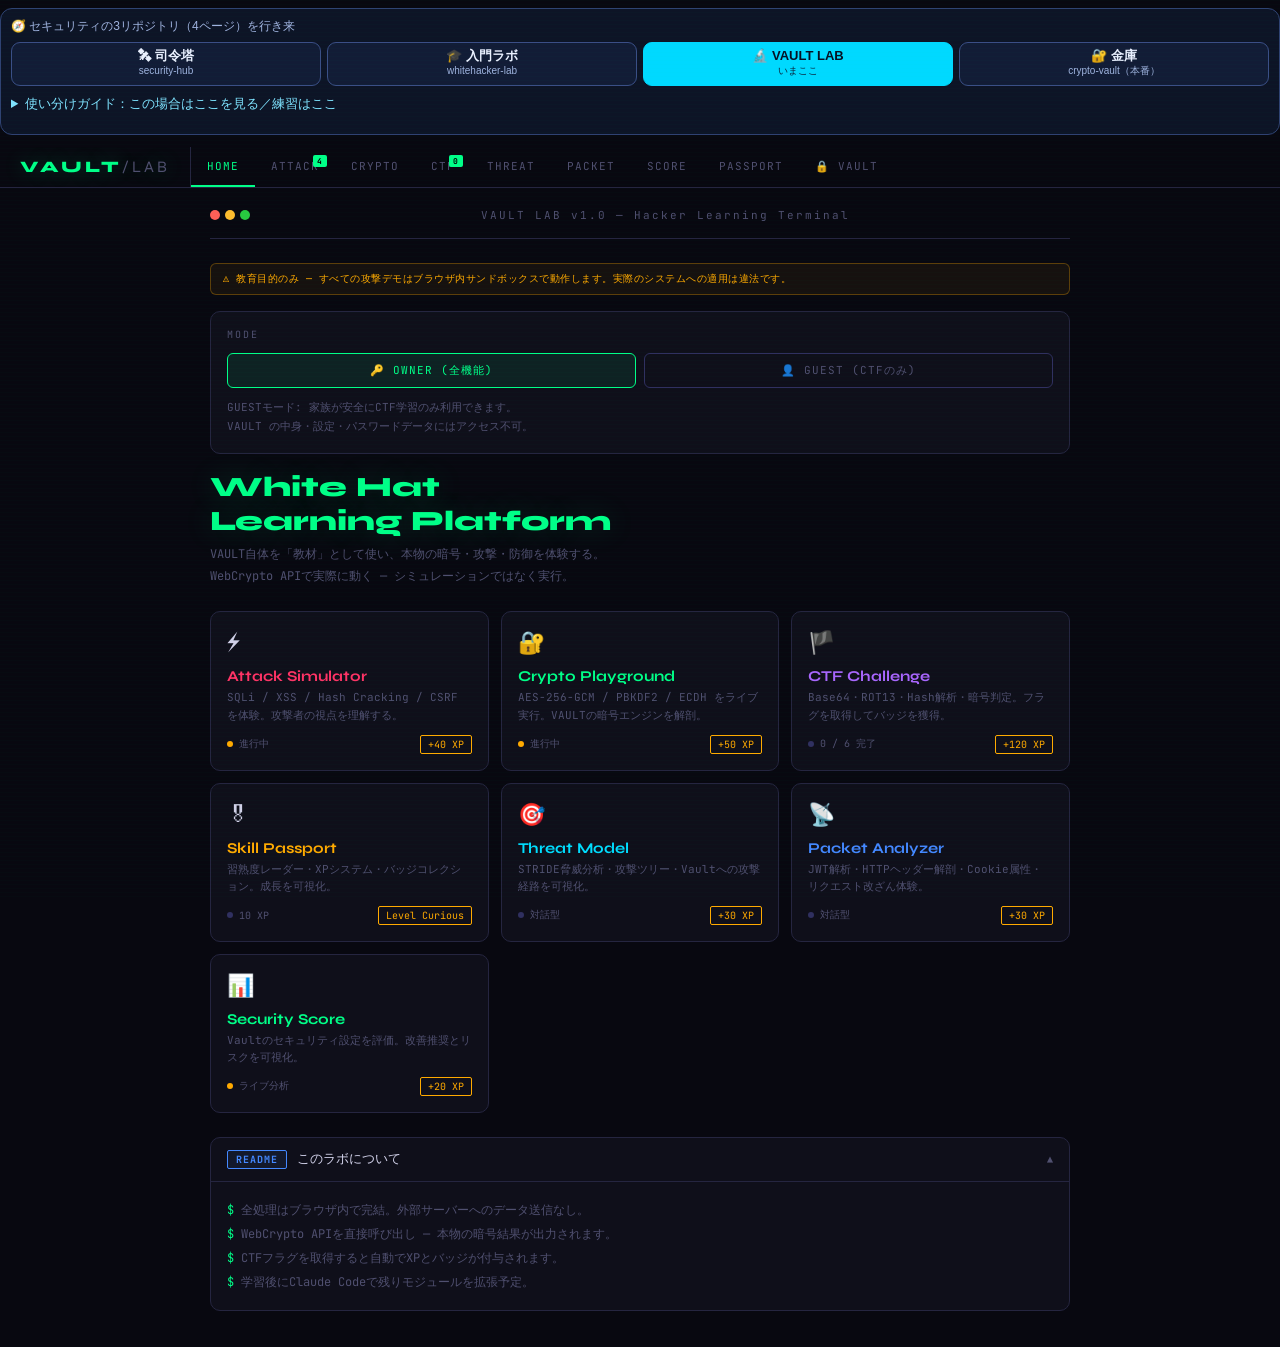
==== commit 2b8c9b0f: "update crypto-vault" ====
--- a/lab.html
+++ b/lab.html
@@ -300,6 +300,35 @@
 </head>
 
 <body>
+<div id="ecoNav" role="navigation" aria-label="セキュリティ3アプリ"><style>#ecoNav{font:13px/1.55 -apple-system,"Hiragino Sans","Noto Sans JP",sans-serif;background:#0d1426;border:1px solid #2f4272;border-radius:12px;margin:8px 0 12px;padding:8px 10px;color:#eaf0ff;text-align:left;letter-spacing:0;text-transform:none}
+#ecoNav *{box-sizing:border-box;font-family:inherit;letter-spacing:0;text-transform:none}
+#ecoNav .en-t{display:block;font-size:12px;color:#9fb3df;margin-bottom:6px}
+#ecoNav .en-row{display:grid;grid-template-columns:repeat(4,1fr);gap:6px}
+#ecoNav .en-i{display:block;min-height:44px;padding:5px 4px;border-radius:9px;border:1px solid #3a4f86;background:#121c36;color:#eaf0ff;text-decoration:none;text-align:center;line-height:1.3}
+#ecoNav .en-i b{display:block;font-size:13px;font-weight:700;white-space:nowrap}
+#ecoNav .en-i small{display:block;font-size:10px;color:#9fb3df;white-space:nowrap;overflow:hidden;text-overflow:ellipsis}
+#ecoNav .en-i.here{background:#00d9ff;border-color:#00d9ff;color:#061024}
+#ecoNav .en-i.here small{color:#0b2a44}
+#ecoNav details{margin-top:8px}
+#ecoNav summary{cursor:pointer;color:#7fe3ff;font-size:13px;min-height:32px}
+#ecoNav table{width:100%;border-collapse:collapse;margin-top:6px;font-size:13px}
+#ecoNav td{border-top:1px solid #2a3a63;padding:5px 4px;vertical-align:top}
+#ecoNav td:first-child{color:#9fb3df;width:46%}
+#ecoNav .en-flow{margin-top:8px;padding:8px;border:1px dashed #3a4f86;border-radius:9px;font-size:12px;line-height:1.7;color:#cfe0ff}
+#ecoNav .en-flow b{color:#fff}
+@media (max-width:560px){#ecoNav .en-row{grid-template-columns:repeat(2,1fr)}}
+#ecoNav .en-g{display:grid;grid-template-columns:1fr auto auto;gap:5px 6px;align-items:center;margin-top:6px}
+#ecoNav .en-g .h{font-size:11px;color:#9fb3df}
+#ecoNav .en-g .q{font-size:13px;color:#eaf0ff;line-height:1.4}
+#ecoNav .en-g a{display:block;min-height:36px;padding:6px 8px;border-radius:8px;border:1px solid #3a4f86;background:#121c36;color:#7fe3ff;text-decoration:none;font-size:12px;font-weight:700;white-space:nowrap;text-align:center;line-height:1.5}
+#ecoNav .en-g a.pr{color:#ffd37f}
+#ecoNav .en-s{margin-top:8px;font-size:12px;color:#cfe0ff;line-height:1.8}
+#ecoNav .en-s a{color:#7fe3ff}</style>
+<span class="en-t">🧭 セキュリティの3リポジトリ（4ページ）を行き来</span>
+<div class="en-row"><a class="en-i" href="https://norinori-jan.github.io/security-hub/"><b>🛰 司令塔</b><small>security-hub</small></a><a class="en-i" href="https://norinori-jan.github.io/whitehacker-lab/"><b>🎓 入門ラボ</b><small>whitehacker-lab</small></a><span class="en-i here" aria-current="page"><b>🔬 VAULT LAB</b><small>いまここ</small></span><a class="en-i" href="https://norinori-jan.github.io/crypto-vault/"><b>🔐 金庫</b><small>crypto-vault（本番）</small></a></div>
+<details><summary>使い分けガイド：この場合はここを見る／練習はここ</summary>
+<div class="en-g"><span class="h">こんな時は…</span><span class="h">📖 見る</span><span class="h">🧪 練習</span><span class="q">SQLi・XSS・CSRF・ハッシュ（攻撃の仕組み）</span><a href="https://norinori-jan.github.io/whitehacker-lab/#t=sqli">入門ラボ</a><a class="pr" href="https://norinori-jan.github.io/crypto-vault/lab.html#attack">VAULT LAB</a><span class="q">暗号化・鍵・乱数（AES, PBKDF2, ECDH）</span><a href="https://norinori-jan.github.io/whitehacker-lab/#t=aes">入門ラボ</a><a class="pr" href="https://norinori-jan.github.io/crypto-vault/lab.html#crypto">VAULT LAB</a><span class="q">JWT・HTTPヘッダー・Cookie（通信を読む）</span><a href="https://norinori-jan.github.io/whitehacker-lab/#t=http">入門ラボ</a><a class="pr" href="https://norinori-jan.github.io/crypto-vault/lab.html#packet">VAULT LAB</a><span class="q">CTF（謎解きで腕試し）</span><a href="https://norinori-jan.github.io/whitehacker-lab/#m=ctf">入門ラボ</a><a class="pr" href="https://norinori-jan.github.io/crypto-vault/lab.html#ctf">VAULT LAB</a><span class="q">脅威の洗い出し（STRIDE）</span><a href="https://norinori-jan.github.io/whitehacker-lab/#m=stride">入門ラボ</a><a class="pr" href="https://norinori-jan.github.io/crypto-vault/lab.html#threat">VAULT LAB</a></div><div class="en-s">📈 進み具合・脆弱性ニュース → <a href="https://norinori-jan.github.io/security-hub/">🛰 司令塔</a><br>🔑 パスワード・秘密のメモをしまう → <a href="https://norinori-jan.github.io/crypto-vault/">🔐 金庫</a>（学習とは別・毎日使う本番）</div><div class="en-flow"><b>使い分け</b><br>① <b>📖 入門ラボ</b>で意味と図解を読む（やさしい説明）<br>② <b>🧪 VAULT LAB</b>で本物に近い実験をする（より本格的）<br>③ <b>🛰 司令塔</b>で進み具合を確認（入門ラボの進み具合が届く／VAULT LABは別記録）<br>🔐 金庫は学習と<b>独立</b>。練習データは入りません。</div>
+</details></div>
 
 <!-- TOP NAV (desktop) -->
 <nav class="top-nav" id="top-nav">
@@ -3714,5 +3743,7 @@
 <script>
 </script>
 
+<script>/*ecoDeep*/(function(){function go(){var h=location.hash.replace('#','');if(h&&document.getElementById('page-'+h)&&typeof gotoPage==='function')gotoPage(h)}
+window.addEventListener('hashchange',go);setTimeout(go,300)})();</script>
 </body>
 </html>
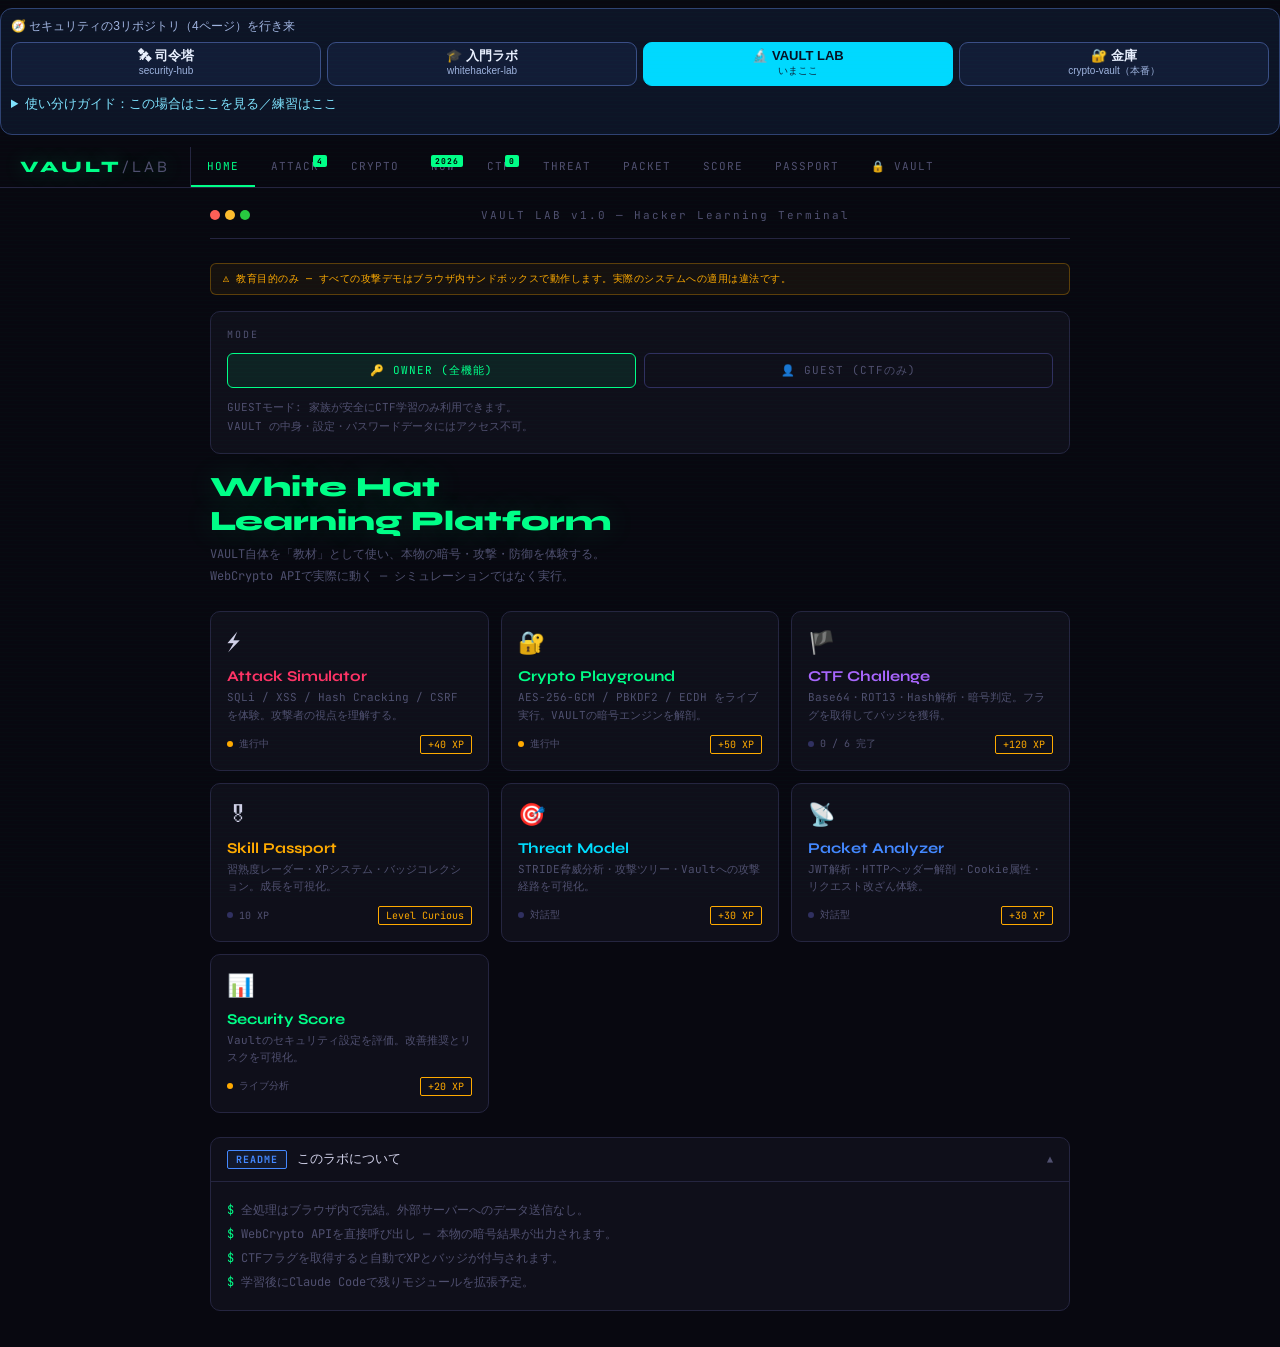
==== commit 2cc41be2: "VAULT LAB: NOWタブ（量子対応暗号・パスキー・保存基準・自分の診断） Co-Authored-By: Claude Sonnet 5.5 <noreply@anthropic.com> C" ====
--- a/lab.html
+++ b/lab.html
@@ -337,6 +337,7 @@
   <button class="nav-tab active" onclick="gotoPage('home',this)">HOME</button>
   <button class="nav-tab" onclick="gotoPage('attack',this)">ATTACK<span class="badge">4</span></button>
   <button class="nav-tab" onclick="gotoPage('crypto',this)">CRYPTO</button>
+  <button class="nav-tab" onclick="gotoPage('now',this)">NOW<span class="badge">2026</span></button>
   <button class="nav-tab" onclick="gotoPage('ctf',this)">CTF<span class="badge" id="ctf-badge-count-top">0</span></button>
   <button class="nav-tab" onclick="gotoPage('threat',this)">THREAT</button>
   <button class="nav-tab" onclick="gotoPage('packet',this)">PACKET</button>
@@ -827,6 +828,101 @@
 
 </div>
 </div>
+
+<!-- ═══════════ NOW 2026（暗号のいま） ═══════════ -->
+<div class="page" id="page-now">
+<div class="container" style="padding-bottom:40px">
+  <div class="term-header"><div class="term-dots"><span class="r"></span><span class="y"></span><span class="g"></span></div><span class="term-title">NOW — 暗号の「いま」（2026年10月時点）</span></div>
+  <style>
+  #page-now .nc{background:var(--surface);border:1px solid var(--border);border-radius:10px;padding:14px;margin:12px 0;line-height:1.8;font-size:13px}
+  #page-now .nc h3{font-size:14px;color:var(--green);margin-bottom:8px}
+  #page-now .tl{display:grid;grid-template-columns:78px 1fr;gap:6px 10px;font-size:12.5px;line-height:1.7}
+  #page-now .tl .d{color:var(--cyan)}#page-now .ok{color:var(--green)}#page-now .tbd{color:var(--amber)}
+  #page-now .tag{display:inline-block;font-size:10px;padding:1px 7px;border-radius:9px;border:1px solid var(--border2);margin-right:4px}
+  #page-now .tag.v{border-color:var(--green);color:var(--green)}#page-now .tag.k{border-color:var(--amber);color:var(--amber)}
+  #page-now .lv{display:flex;gap:6px;margin-bottom:8px}#page-now .lv button{flex:1;padding:8px;background:var(--surface2);border:1px solid var(--border);color:var(--text);border-radius:8px;font-family:var(--mono);font-size:12px}
+  #page-now .lv button.on{border-color:var(--green);color:var(--green)}
+  #page-now table{width:100%;border-collapse:collapse;font-size:12px;line-height:1.6}#page-now td,#page-now th{border-top:1px solid var(--border);padding:6px 4px;text-align:left;vertical-align:top}#page-now th{color:var(--muted);font-weight:400}
+  #page-now .q button{display:block;width:100%;text-align:left;margin:6px 0;padding:10px;background:var(--surface2);border:1px solid var(--border);color:var(--text);border-radius:8px;font-family:var(--mono);font-size:12px}
+  #page-now .q button.good{border-color:var(--green)}#page-now .q button.bad{border-color:var(--red)}
+  #page-now .btn{padding:10px 14px;background:var(--green-dim);border:1px solid var(--green);color:var(--green);border-radius:8px;font-family:var(--mono);cursor:pointer}
+  </style>
+  <div class="nc" style="border-color:var(--amber)"><b>この画面の読み方</b><br><span class="tag v">確認済み</span>は、今回、公式・解説ページで確かめた内容。<span class="tag k">要確認</span>は、私の知識にもとづく内容で、時期や数字が変わっている可能性があります。使う前に、NIST・各社の公式発表で確認してください。</div>
+
+  <div class="nc"><h3>🌐 1. いま起きていること</h3>
+    <div class="lv" id="nowLv"><button data-l="1" class="on">① やさしく</button><button data-l="2">② 仕組み</button><button data-l="3">③ 実装</button></div>
+    <div id="nowLvBody"></div>
+  </div>
+
+  <div class="nc"><h3>🗓 2. タイムライン</h3>
+    <div class="tl">
+      <div class="d">2024-08</div><div>NIST が量子コンピュータに強い暗号の標準を最終決定：<b>FIPS 203（ML-KEM）</b>鍵交換、<b>FIPS 204（ML-DSA）</b>署名、<b>FIPS 205（SLH-DSA）</b>署名。<span class="tag v">確認済み</span></div>
+      <div class="d">2025〜</div><div><b>HQC</b>：ML-KEM のバックアップとなる鍵交換方式（数学の仕組みが違う）。標準案は2026年初め、最終版は2027年の予定。<span class="tag v">確認済み</span></div>
+      <div class="d">2026末〜</div><div><b>FIPS 206（FN-DSA）</b>：まだ草案の段階。最終版は2026年末〜2027年の見込み。仕様がまだ変わりうる。<span class="tag v">確認済み</span></div>
+      <div class="d">移行期限</div><div>NIST の移行案：量子に弱い RSA・楕円曲線（ECDH・ECDSA）は、<b>2030年までに非推奨、2035年までに使用禁止</b>の方向。<span class="tag k">要確認</span></div>
+      <div class="d">ネット</div><div>ブラウザとCDNは、<b>X25519+ML-KEM-768 の「ハイブリッド」</b>を既定で使い始めています（Chrome は2024年末から）。iMessage（PQ3）・Signal も、量子対応の鍵交換を導入済み。<span class="tag k">要確認</span></div>
+      <div class="d">認証</div><div><b>パスキー（FIDO2）</b>が、Apple・Google・Microsoft で標準的な選択肢に。パスワードの置き換えが進行中。<span class="tag k">要確認</span></div>
+      <div class="d">AI時代</div><div>AIによる自然なフィッシング文・声のなりすまし（ディープフェイク音声）が増加。「声が本人でも、別経路で確認する」が基本に。<span class="tag k">要確認</span></div>
+    </div></div>
+
+  <div class="nc"><h3>⚔ 3. 何が危なくて、何が大丈夫？</h3>
+    <table><tr><th>種類</th><th>量子コンピュータに</th><th>今やること</th></tr>
+    <tr><td><b>AES-256</b>（データを隠す）</td><td class="ok">強い（鍵の長さを実質半分にされても足りる）</td><td>そのまま使う（AES-128より256を）</td></tr>
+    <tr><td><b>SHA-256</b>（ハッシュ）</td><td class="ok">ほぼ問題なし</td><td>SHA-1・MD5 は古いので避ける</td></tr>
+    <tr><td><b>RSA・ECDH・ECDSA</b>（鍵交換・署名）</td><td style="color:var(--red)">将来、破られる</td><td>ML-KEM などへ移行。当面は「ハイブリッド」</td></tr>
+    <tr><td><b>パスワードの保存</b></td><td class="ok">量子より「総当たりの速さ」が問題</td><td>Argon2id か、PBKDF2 の回数を十分に</td></tr></table>
+    <div style="margin-top:8px"><b>今盗んで、後で解く（Harvest Now, Decrypt Later）</b>：通信を今のうちに保存しておき、将来の量子コンピュータで解く攻撃です。何十年も隠したい情報ほど、早めの移行が大事。</div></div>
+
+  <div class="nc"><h3>🔑 4. パスワード保存の基準（OWASP）<span class="tag v">確認済み</span></h3>
+    <table><tr><th>方式</th><th>推奨の設定</th></tr>
+    <tr><td>Argon2id（第一候補）</td><td>メモリ19MiB・2回・並列1 以上（メモリと回数は入れ替え可）</td></tr>
+    <tr><td>scrypt</td><td>N=2^17, r=8, p=1</td></tr>
+    <tr><td>PBKDF2-HMAC-SHA256</td><td><b>60万回</b>（FIPS準拠が必要なとき）</td></tr>
+    <tr><td>bcrypt</td><td>古いシステム向け。コスト10以上</td></tr></table></div>
+
+  <div class="nc"><h3>🩺 5. 自分のアプリを診断する</h3>
+    <table><tr><th>アプリ</th><th>暗号</th><th>鍵のつくり方</th><th>判定</th></tr>
+    <tr><td>crypto-vault</td><td>AES-256-GCM</td><td>PBKDF2-SHA256 <b>60万回</b>（新しい保存分）</td><td id="nowVaultKdf" class="tbd">古い分は20万回が残っている場合があります</td></tr>
+    <tr><td>KAGI</td><td>AES-256-GCM</td><td>PBKDF2-SHA256 <b>60万回</b></td><td class="ok">✓ 目安どおり</td></tr></table>
+    <div style="margin-top:8px">AES-256-GCM の部分は、量子コンピュータにも強いので心配ありません。<b>弱いのは「マスターパスワードを推測される速さ」</b>です。回数を増やすのが、一番効く対策です。crypto-vault は、新しく保存した分から60万回になりました。古い分は、金庫の「⚙ 設定 → 🛡 鍵づくりの強化」で、まとめて60万回にできます（先にバックアップを）。<br><br>
+    <button class="btn" id="nowBench">⏱ この端末で、20万回と60万回の時間を測る</button><div id="nowBenchOut" style="margin-top:8px;color:var(--cyan)"></div>
+    <div style="color:var(--muted);font-size:12px;margin-top:6px">回数が多いほど、攻撃者も1回の試行に時間がかかります。正規のログインは1回だけなので、少し待つだけで済みます。</div></div></div>
+
+  <div class="nc"><h3>🎯 6. 確認クイズ</h3><div id="nowQ" class="q"></div></div>
+
+  <div class="nc"><h3>✅ 7. 今日からの行動</h3>
+    1. 重要なアカウントは、<b>パスキー</b>が使えるなら切り替える<br>
+    2. パスワードは使い回さず、金庫＋パス作成で、長く作る<br>
+    3. 「声・顔・メール」が本物らしくても、お金や認証の話は、<b>別の連絡手段</b>で確かめる<br>
+    4. 長く隠したいデータは、将来のために、<b>AES-256</b> と、更新される標準（ML-KEM など）を追う<br>
+    5. 自作アプリは、保存形式にバージョン番号を持たせ、<b>設定を後から上げられる</b>ようにする</div>
+</div></div>
+<script>
+(function(){
+const LV={1:'<b>量子コンピュータ</b>は、今の「鍵交換」の仕組み（RSA・ECDH）を、将来こわせる計算機です。そこで世界は、<b>こわれにくい新しい方式（ML-KEM など）</b>に、少しずつ入れ替えています。みなさんが使うデータの<b>鍵</b>（AES）自体は、長さが十分なら、そのままで大丈夫です。',
+2:'<b>RSA・ECDH</b>は、「大きな数の素因数分解」や「楕円曲線の離散対数」が難しいことを使っています。量子コンピュータの<b>ショアのアルゴリズム</b>は、これを短時間で解きます。<b>AES・SHA</b>は、グローバーのアルゴリズムで「強さが半分」になるだけなので、AES-256 なら足ります。新方式 <b>ML-KEM</b> は、格子（lattice）の問題を使っています。移行の間は、古い方式と新しい方式を<b>両方使うハイブリッド</b>（例：X25519+ML-KEM-768）で、片方が破られても守れるようにします。',
+3:'<b>実装の目安</b>：TLSは、ハイブリッド対応のライブラリ・CDNを使い、自分で作らない。保存データは AES-256-GCM（鍵は毎回ランダムなIV、再利用しない）。パスワードから鍵を作るなら Argon2id、または PBKDF2-SHA256 を60万回以上。保存形式には<code>v</code>と<code>kdf</code>・<code>iterations</code>を含め、後から<b>遅延マイグレーション</b>（ログインのたびに新設定で書き直す）できるようにします。署名は、長く残す文書なら、将来の ML-DSA / SLH-DSA への切替えを見越して<b>アルゴリズムID</b>を持たせます。'};
+const lv=document.getElementById('nowLv'),body=document.getElementById('nowLvBody');
+function setL(n){body.innerHTML=LV[n];lv.querySelectorAll('button').forEach(b=>b.classList.toggle('on',b.dataset.l===String(n)))}
+lv.addEventListener('click',e=>{const b=e.target.closest('button');if(b)setL(b.dataset.l)});setL(1);
+const Q=[['量子コンピュータが将来こわせるのは？',['AES-256','RSA・ECDH（鍵交換）','SHA-256'],1,'鍵交換・署名の RSA・楕円曲線が主なターゲットです。'],
+['「今盗んで、後で解く」とは？',['通信を今のうちに保存し、将来解読する攻撃','盗んだ端末を後で売る','パスワードを後で変えるルール'],0,'長く隠したい情報ほど、早めの移行が大事です。'],
+['PBKDF2-SHA256 のOWASP推奨の回数は？',['1万回','10万回','60万回'],2,'FIPS準拠が必要な場合の目安です。'],
+['ハイブリッド鍵交換のねらいは？',['速くするため','古い方式と新しい方式の両方で守るため','パスワードを不要にするため'],1,'片方が破られても、もう一方で守れます。'],
+['AI時代の声のなりすまし対策で、一番効くのは？',['声をよく聞く','別の連絡手段で確認する','急いで返事する'],1,'声や顔は、もうあてになりません。']];
+const qe=document.getElementById('nowQ');let sc=0,ans=0;
+qe.innerHTML=Q.map((q,i)=>'<div data-i="'+i+'" style="margin-bottom:14px"><b>Q'+(i+1)+'. '+q[0]+'</b>'+q[1].map((t,j)=>'<button data-j="'+j+'">'+t+'</button>').join('')+'<div class="ex" style="color:var(--muted);font-size:12px"></div></div>').join('')+'<div id="nowSc" style="color:var(--green)"></div>';
+qe.addEventListener('click',e=>{const b=e.target.closest('button[data-j]');if(!b)return;const w=b.closest('[data-i]');if(w.dataset.done)return;w.dataset.done=1;const q=Q[+w.dataset.i],j=+b.dataset.j;
+  w.querySelectorAll('button').forEach((x,k)=>{if(k===q[2])x.classList.add('good');else if(k===j)x.classList.add('bad')});
+  if(j===q[2])sc++;ans++;w.querySelector('.ex').textContent=(j===q[2]?'✓ ':'✗ ')+q[3];if(ans===Q.length)document.getElementById('nowSc').textContent='結果：'+sc+' / '+Q.length;
+  try{localStorage.setItem('vaultlab_now_quiz',JSON.stringify({t:Date.now(),s:sc,n:ans}))}catch(e){}});
+try{const a=JSON.parse(localStorage.getItem('cryptovault_real_items')||'[]');if(Array.isArray(a)&&a.length){const n=a.filter(i=>(+i.kdf||200000)>=600000).length,o=a.length-n,c=document.getElementById('nowVaultKdf');c.textContent=o?'⚠ 20万回が '+o+' 件残っています（60万回：'+n+' 件）→ 設定で強化':'✓ すべて60万回（'+n+' 件）';c.className=o?'tbd':'ok'}}catch(e){}
+document.getElementById('nowBench').onclick=async()=>{const o=document.getElementById('nowBenchOut');o.textContent='測定中…';
+  try{const km=await crypto.subtle.importKey('raw',new TextEncoder().encode('bench-only'),'PBKDF2',false,['deriveBits']);const salt=crypto.getRandomValues(new Uint8Array(16));let r=[];
+    for(const n of [200000,600000]){const t=performance.now();await crypto.subtle.deriveBits({name:'PBKDF2',salt,iterations:n,hash:'SHA-256'},km,256);r.push([n,Math.round(performance.now()-t)])}
+    o.textContent=r.map(x=>x[0].toLocaleString('ja-JP')+'回：'+x[1]+' ms').join('　／　')+'（この端末での目安）'}catch(e){o.textContent='測定できませんでした'}};
+})();
+</script>
 
 <!-- ═══════════ CTF ═══════════ -->
 <div class="page" id="page-ctf">
